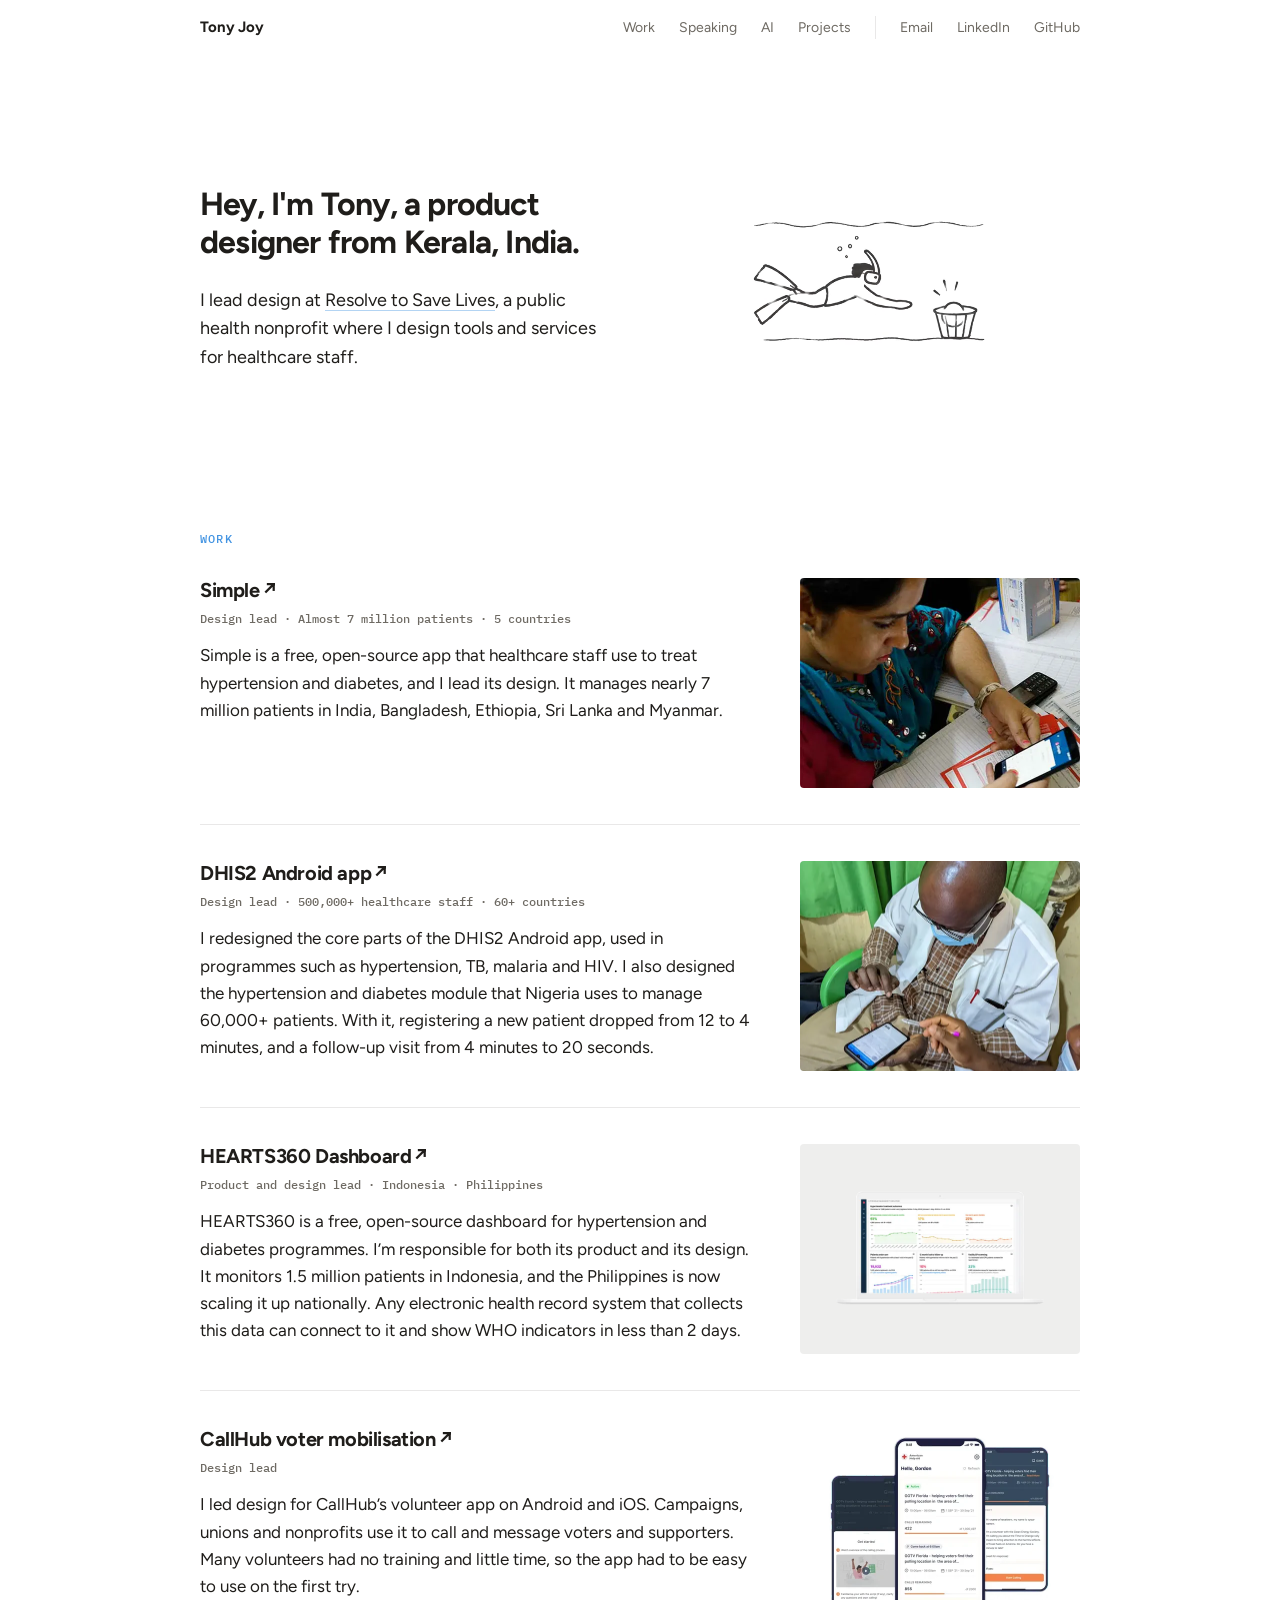
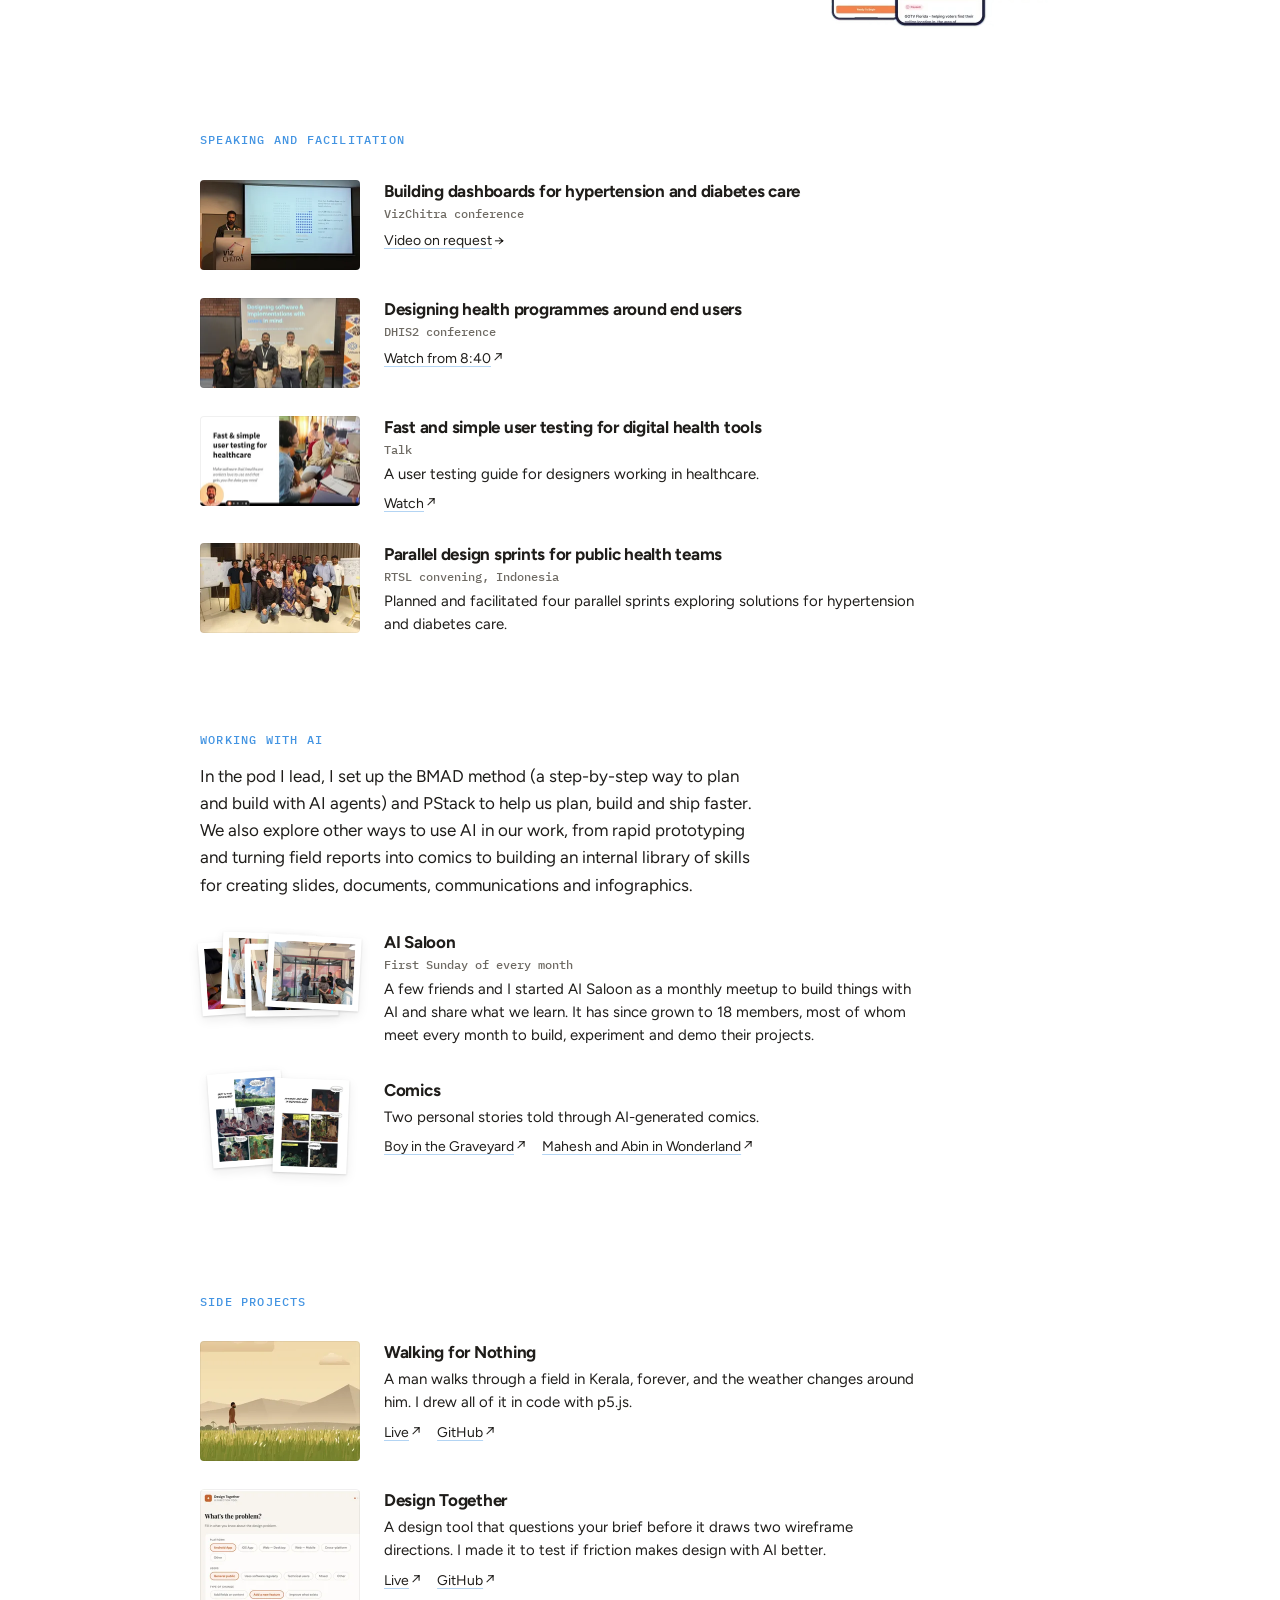
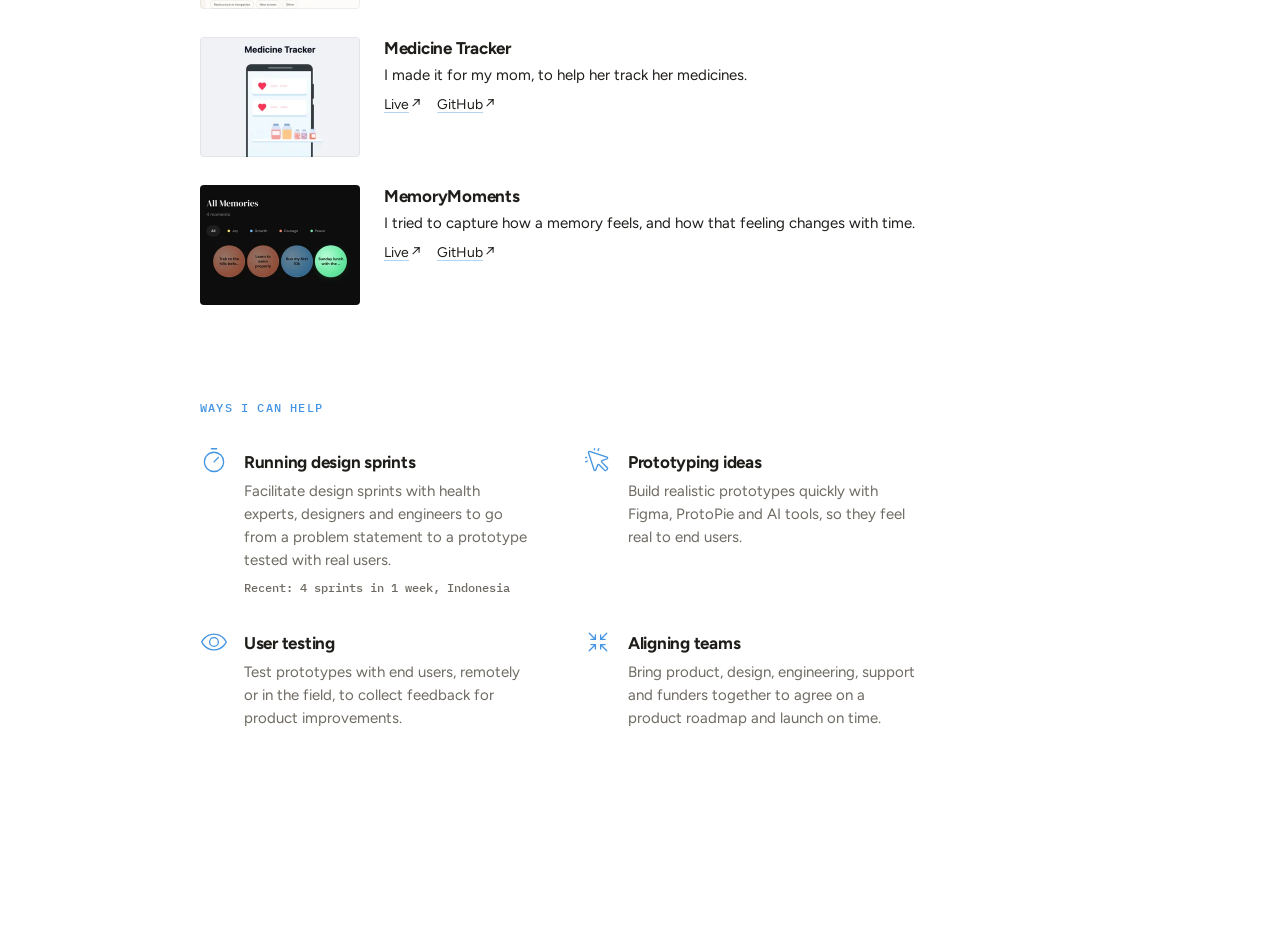
==== index.html @ b826dc06 "Footer: hide the landscape drawing for now, keep white space The drawing stays in the HTML; the foot" ====
<!DOCTYPE html>
<html lang="en" id="top">
<head>
  <meta charset="UTF-8">
  <meta name="viewport" content="width=device-width, initial-scale=1.0">
  <meta name="description" content="Product designer from Kerala, India. I lead design at Resolve to Save Lives, a public health nonprofit.">
  <title>Tony Joy — Product Designer</title>
  <link rel="icon" href="favicon.svg" type="image/svg+xml">
  <meta property="og:type" content="website">
  <meta property="og:title" content="Tony Joy — Product Designer">
  <meta property="og:description" content="Product designer from Kerala, India. I lead design at Resolve to Save Lives, a public health nonprofit.">
  <meta property="og:url" content="https://tonyjoyk.github.io/tony-joy-portfolio/">
  <meta property="og:image" content="https://tonyjoyk.github.io/tony-joy-portfolio/images/og-image.jpg">
  <meta property="og:image:width" content="600">
  <meta property="og:image:height" content="600">
  <meta property="og:image:alt" content="Tony Joy">
  <meta name="twitter:card" content="summary">
  <meta name="color-scheme" content="light">
  <meta name="theme-color" content="#FFFFFF">
  <link rel="preconnect" href="https://fonts.googleapis.com">
  <link rel="preconnect" href="https://fonts.gstatic.com" crossorigin>
  <link href="https://fonts.googleapis.com/css2?family=Figtree:wght@400;500;700&family=IBM+Plex+Mono:wght@400;500&display=swap" rel="stylesheet">
  <link rel="stylesheet" href="style.css">
  <script>
  // Hide-before-reveal styles apply only when motion will run (see .js-motion in style.css).
  // If the main script does not start within 3 s, show everything.
  (function () {
    var root = document.documentElement;
    if (!('IntersectionObserver' in window) || window.matchMedia('(prefers-reduced-motion: reduce)').matches) return;
    root.classList.add('js-motion');
    setTimeout(function () { if (!window.__motionReady) root.classList.remove('js-motion'); }, 3000);
  })();
  </script>
</head>
<body>
  <!-- Top bar (sticky) -->
  <div class="topbar-wrap" id="topbar">
    <nav class="topbar" aria-label="Main">
      <a class="topbar__name" href="#top">Tony Joy</a>
      <ul class="topbar__links">
        <li><a href="#work">Work</a></li>
        <li><a href="#talks">Speaking</a></li>
        <li><a href="#ai">AI</a></li>
        <li><a href="#projects">Projects</a></li>
        <li class="topbar__break" aria-hidden="true"></li>
        <li class="topbar__gap"><a href="mailto:tonykokkad@gmail.com">Email</a></li>
        <li><a href="https://www.linkedin.com/in/tony-joy/" target="_blank" rel="noopener">LinkedIn</a></li>
        <li><a href="https://github.com/tonyjoyk" target="_blank" rel="noopener">GitHub</a></li>
      </ul>
    </nav>
  </div>

  <div class="page">

    <!-- Introduction, with the hero animation slot on the right (filled by hero/) -->
    <header class="intro block">
      <div class="intro__text">
        <h1 class="intro__lede">Hey, I'm Tony, a product designer from Kerala, India.</h1>
        <p class="intro__bio">I lead design at <a href="https://resolvetosavelives.org" target="_blank" rel="noopener">Resolve to Save Lives</a>, a public health nonprofit where I design tools and services for healthcare staff.</p>
      </div>
      <div id="hero-animation" class="hero-animation" aria-hidden="true"></div>
    </header>

    <!-- Work -->
    <section class="block" id="work">
      <h2 class="block__heading">Work</h2>

      <article class="work-row reveal">
        <div class="work-row__text">
          <h3 class="work-row__title"><a class="link-ext" href="https://simple.org" target="_blank" rel="noopener">Simple<span class="link-ext__arrow" aria-hidden="true">↗</span></a></h3>
          <p class="meta">Design lead · Almost 7 million patients · 5 countries</p>
          <p class="work-row__desc">Simple is a free, open-source app that healthcare staff use to treat hypertension and diabetes, and I lead its design. It manages nearly 7 million patients in India, Bangladesh, Ethiopia, Sri Lanka and Myanmar.</p>
        </div>
        <figure class="media-frame media-frame--work media-frame--simple">
          <img class="media-frame__img" src="images/simple-app.webp" alt="A member of healthcare staff using the Simple app" width="280" height="210" loading="lazy">
        </figure>
      </article>

      <article class="work-row reveal">
        <div class="work-row__text">
          <h3 class="work-row__title"><a class="link-ext" href="https://dhis2.org" target="_blank" rel="noopener">DHIS2 Android app<span class="link-ext__arrow" aria-hidden="true">↗</span></a></h3>
          <p class="meta">Design lead · 500,000+ healthcare staff · 60+ countries</p>
          <p class="work-row__desc">I redesigned the core parts of the DHIS2 Android app, used in programmes such as hypertension, TB, malaria and HIV. I also designed the hypertension and diabetes module that Nigeria uses to manage 60,000+ patients. With it, registering a new patient dropped from 12 to 4 minutes, and a follow-up visit from 4 minutes to 20 seconds.</p>
        </div>
        <figure class="media-frame media-frame--work media-frame--dhis2">
          <img class="media-frame__img" src="images/dhis2-app.webp" alt="A member of healthcare staff using the DHIS2 Android app" width="280" height="210" loading="lazy">
        </figure>
      </article>

      <article class="work-row reveal">
        <div class="work-row__text">
          <h3 class="work-row__title"><a class="link-ext" href="https://hearts360.org" target="_blank" rel="noopener">HEARTS360 Dashboard<span class="link-ext__arrow" aria-hidden="true">↗</span></a></h3>
          <p class="meta">Product and design lead · Indonesia · Philippines</p>
          <p class="work-row__desc">HEARTS360 is a free, open-source dashboard for hypertension and diabetes programmes. I’m responsible for both its product and its design. It monitors 1.5 million patients in Indonesia, and the Philippines is now scaling it up nationally. Any electronic health record system that collects this data can connect to it and show WHO indicators in less than 2 days.</p>
        </div>
        <figure class="media-frame media-frame--work media-frame--hearts360">
          <img class="media-frame__img" src="images/hearts360-dashboard.webp" alt="HEARTS360 dashboard on a laptop" width="280" height="210" loading="lazy">
        </figure>
      </article>

      <article class="work-row reveal">
        <div class="work-row__text">
          <h3 class="work-row__title"><a class="link-ext" href="https://callhub.io" target="_blank" rel="noopener">CallHub voter mobilisation<span class="link-ext__arrow" aria-hidden="true">↗</span></a></h3>
          <p class="meta">Design lead</p>
          <p class="work-row__desc">I led design for CallHub’s volunteer app on Android and iOS. Campaigns, unions and nonprofits use it to call and message voters and supporters. Many volunteers had no training and little time, so the app had to be easy to use on the first try.</p>
        </div>
        <figure class="media-frame media-frame--work media-frame--callhub">
          <img class="media-frame__img" src="images/callhub-app.webp" alt="Three screens from the CallHub volunteer app: campaign list, getting started, and call script" width="280" height="210" loading="lazy">
        </figure>
      </article>
    </section>

    <!-- Talks -->
    <section class="block" id="talks">
      <h2 class="block__heading">Speaking and Facilitation</h2>

      <ul class="media-list">
        <li class="media-list__item reveal">
          <a class="media-list__thumb media-list__thumb--talk" href="images/vizchitra-talk-large.webp" data-lightbox aria-label="Open photo: Tony gives a talk at the VizChitra conference">
            <img src="images/vizchitra-talk-thumb.webp" alt="Tony gives a talk at the VizChitra conference" width="160" height="90" loading="lazy">
          </a>
          <div class="media-list__text">
            <h3 class="media-list__title">Building dashboards for hypertension and diabetes care</h3>
            <p class="meta">VizChitra conference</p>
            <p class="media-list__links"><a class="link-ext" href="mailto:tonykokkad@gmail.com?subject=VizChitra%20talk%20video">Video on request<span class="link-ext__arrow" aria-hidden="true">→</span></a></p>
          </div>
        </li>
        <li class="media-list__item reveal">
          <a class="media-list__thumb media-list__thumb--talk" href="images/dhis2-conference-large.webp" data-lightbox aria-label="Open photo: Tony with other speakers on stage at the DHIS2 conference">
            <img src="images/dhis2-conference-thumbnail.webp" alt="Tony with other speakers on stage at the DHIS2 conference" width="160" height="90" loading="lazy" style="object-position: center 38%">
          </a>
          <div class="media-list__text">
            <h3 class="media-list__title">Designing health programmes around end users</h3>
            <p class="meta">DHIS2 conference</p>
            <p class="media-list__links"><a class="link-ext" href="https://www.youtube.com/watch?v=209jCclCpE0&amp;t=8m40s" target="_blank" rel="noopener">Watch from 8:40<span class="link-ext__arrow" aria-hidden="true">↗</span></a></p>
          </div>
        </li>
        <li class="media-list__item reveal">
          <a class="media-list__thumb media-list__thumb--talk" href="images/user-testing-large.webp" data-lightbox aria-label="Open photo: Title slide of the talk: Fast and simple user testing for healthcare">
            <img src="images/user-testing-thumbnail.webp" alt="Title slide of the talk: Fast and simple user testing for healthcare" width="160" height="90" loading="lazy" style="object-position: 72% center">
          </a>
          <div class="media-list__text">
            <h3 class="media-list__title">Fast and simple user testing for digital health tools</h3>
            <p class="meta">Talk</p>
            <p class="media-list__desc">A user testing guide for designers working in healthcare.</p>
            <p class="media-list__links"><a class="link-ext" href="https://www.youtube.com/watch?v=s0QYzP6Xr6w" target="_blank" rel="noopener">Watch<span class="link-ext__arrow" aria-hidden="true">↗</span></a></p>
          </div>
        </li>
        <li class="media-list__item reveal">
          <a class="media-list__thumb media-list__thumb--talk" href="images/indonesia-sprints-large.webp" data-lightbox aria-label="Open photo: Participants of the parallel design sprints in Indonesia">
            <img src="images/indonesia-sprints-thumb.webp" alt="Participants of the parallel design sprints in Indonesia" width="160" height="90" loading="lazy">
          </a>
          <div class="media-list__text">
            <h3 class="media-list__title">Parallel design sprints for public health teams</h3>
            <p class="meta">RTSL convening, Indonesia</p>
            <p class="media-list__desc">Planned and facilitated four parallel sprints exploring solutions for hypertension and diabetes care.</p>
          </div>
        </li>
      </ul>
    </section>

    <!-- Working with AI -->
    <section class="block" id="ai">
      <h2 class="block__heading">Working with AI</h2>

      <p class="block__intro">In the pod I lead, I set up the BMAD method (a step-by-step way to plan and build with AI agents) and PStack to help us plan, build and ship faster. We also explore other ways to use AI in our work, from rapid prototyping and turning field reports into comics to building an internal library of skills for creating slides, documents, communications and infographics.</p>

      <ul class="media-list">
        <li class="media-list__item reveal">
          <div class="media-list__thumb media-list__thumb--prints">
            <ul class="prints prints--fan" aria-label="Photos from the AI Saloon">
              <li><a class="print" href="images/hackathon-dog-large.webp" data-lightbox aria-label="Open photo: A dog sits between people's feet at the AI Saloon"><span class="print__photo"><img src="images/hackathon-dog.webp" alt="A dog sits between people's feet at the AI Saloon" width="120" height="90" loading="lazy"></span></a></li>
              <li><a class="print" href="images/hackathon-demo-app-large.webp" data-lightbox aria-label="Open photo: A member demos an app on his laptop at the AI Saloon"><span class="print__photo"><img src="images/hackathon-demo-app.webp" alt="A member demos an app on his laptop at the AI Saloon" width="120" height="90" loading="lazy"></span></a></li>
              <li><a class="print" href="images/hackathon-demo-device-large.webp" data-lightbox aria-label="Open photo: A member demos a small screen device he built at the AI Saloon"><span class="print__photo"><img src="images/hackathon-demo-device.webp" alt="A member demos a small screen device he built at the AI Saloon" width="120" height="90" loading="lazy"></span></a></li>
              <li><a class="print" href="images/hackathon-group-large.webp" data-lightbox aria-label="Open photo: People at the AI Saloon watch a demo"><span class="print__photo"><img src="images/hackathon-group.webp" alt="People at the AI Saloon watch a demo" width="120" height="90" loading="lazy"></span></a></li>
            </ul>
          </div>
          <div class="media-list__text">
            <h3 class="media-list__title">AI Saloon</h3>
            <p class="meta">First Sunday of every month</p>
            <p class="media-list__desc">A few friends and I started AI Saloon as a monthly meetup to build things with AI and share what we learn. It has since grown to 18 members, most of whom meet every month to build, experiment and demo their projects.</p>
          </div>
        </li>
        <li class="media-list__item reveal">
          <div class="media-list__thumb media-list__thumb--prints">
            <ul class="prints prints--fan prints--portrait">
              <li><a class="print" href="files/comic-boy-in-the-graveyard.pdf" target="_blank" rel="noopener" tabindex="-1" aria-hidden="true"><span class="print__photo"><img src="images/comic-boy-in-the-graveyard.webp" alt="" width="90" height="120" loading="lazy"></span></a></li>
              <li><a class="print" href="files/comic-mahesh-and-abin-in-wonderland.pdf" target="_blank" rel="noopener" tabindex="-1" aria-hidden="true"><span class="print__photo"><img src="images/comic-mahesh-and-abin.webp" alt="" width="90" height="120" loading="lazy"></span></a></li>
            </ul>
          </div>
          <div class="media-list__text">
            <h3 class="media-list__title">Comics</h3>
            <p class="media-list__desc">Two personal stories told through AI-generated comics.</p>
            <p class="media-list__links">
              <a class="link-ext" href="files/comic-boy-in-the-graveyard.pdf" target="_blank" rel="noopener">Boy in the Graveyard<span class="link-ext__arrow" aria-hidden="true">↗</span></a>
              <a class="link-ext" href="files/comic-mahesh-and-abin-in-wonderland.pdf" target="_blank" rel="noopener">Mahesh and Abin in Wonderland<span class="link-ext__arrow" aria-hidden="true">↗</span></a>
            </p>
          </div>
        </li>
      </ul>
    </section>

    <!-- Side projects -->
    <section class="block" id="projects">
      <h2 class="block__heading">Side projects</h2>

      <ul class="media-list">
        <li class="media-list__item reveal">
          <a class="media-list__thumb" href="https://tonyjoyk.github.io/walking-for-nothing/" target="_blank" rel="noopener" tabindex="-1" aria-hidden="true">
            <img src="images/walking-for-nothing.webp" alt="" width="160" height="120" loading="lazy">
          </a>
          <div class="media-list__text">
            <h3 class="media-list__title">Walking for Nothing</h3>
            <p class="media-list__desc">A man walks through a field in Kerala, forever, and the weather changes around him. I drew all of it in code with p5.js.</p>
            <p class="media-list__links">
              <a class="link-ext" href="https://tonyjoyk.github.io/walking-for-nothing/" target="_blank" rel="noopener">Live<span class="link-ext__arrow" aria-hidden="true">↗</span></a>
              <a class="link-ext" href="https://github.com/tonyjoyk/walking-for-nothing" target="_blank" rel="noopener">GitHub<span class="link-ext__arrow" aria-hidden="true">↗</span></a>
            </p>
          </div>
        </li>
        <li class="media-list__item reveal">
          <a class="media-list__thumb" href="https://design-together.vercel.app/" target="_blank" rel="noopener" tabindex="-1" aria-hidden="true">
            <img src="images/design-together.webp" alt="" width="160" height="120" loading="lazy">
          </a>
          <div class="media-list__text">
            <h3 class="media-list__title">Design Together</h3>
            <p class="media-list__desc">A design tool that questions your brief before it draws two wireframe directions. I made it to test if friction makes design with AI better.</p>
            <p class="media-list__links">
              <a class="link-ext" href="https://design-together.vercel.app/" target="_blank" rel="noopener">Live<span class="link-ext__arrow" aria-hidden="true">↗</span></a>
              <a class="link-ext" href="https://github.com/tonyjoyk/design-together" target="_blank" rel="noopener">GitHub<span class="link-ext__arrow" aria-hidden="true">↗</span></a>
            </p>
          </div>
        </li>
        <li class="media-list__item reveal">
          <a class="media-list__thumb" href="https://medicine-tracker-lyart.vercel.app/" target="_blank" rel="noopener" tabindex="-1" aria-hidden="true">
            <img src="images/medicine-tracker.webp" alt="" width="160" height="120" loading="lazy">
          </a>
          <div class="media-list__text">
            <h3 class="media-list__title">Medicine Tracker</h3>
            <p class="media-list__desc">I made it for my mom, to help her track her medicines.</p>
            <p class="media-list__links">
              <a class="link-ext" href="https://medicine-tracker-lyart.vercel.app/" target="_blank" rel="noopener">Live<span class="link-ext__arrow" aria-hidden="true">↗</span></a>
              <a class="link-ext" href="https://github.com/tonyjoyk/medicine-tracker" target="_blank" rel="noopener">GitHub<span class="link-ext__arrow" aria-hidden="true">↗</span></a>
            </p>
          </div>
        </li>
        <li class="media-list__item reveal">
          <a class="media-list__thumb" href="https://memorymoments.lovable.app/" target="_blank" rel="noopener" tabindex="-1" aria-hidden="true">
            <img src="images/memorymoments.webp" alt="" width="160" height="120" loading="lazy">
          </a>
          <div class="media-list__text">
            <h3 class="media-list__title">MemoryMoments</h3>
            <p class="media-list__desc">I tried to capture how a memory feels, and how that feeling changes with time.</p>
            <p class="media-list__links">
              <a class="link-ext" href="https://memorymoments.lovable.app/" target="_blank" rel="noopener">Live<span class="link-ext__arrow" aria-hidden="true">↗</span></a>
              <a class="link-ext" href="https://github.com/tonyjoyk/memorymoments" target="_blank" rel="noopener">GitHub<span class="link-ext__arrow" aria-hidden="true">↗</span></a>
            </p>
          </div>
        </li>
      </ul>
    </section>

    <!-- Ways I can help. Icons: Phosphor Light (MIT), @phosphor-icons/core 2.1.1 -->
    <section class="block" id="help">
      <h2 class="block__heading">Ways I can help</h2>

      <ul class="help-grid">
        <li class="help-grid__item reveal">
          <svg class="help-grid__icon" viewBox="0 0 256 256" fill="currentColor" aria-hidden="true" focusable="false"><path d="M128,42a94,94,0,1,0,94,94A94.11,94.11,0,0,0,128,42Zm0,176a82,82,0,1,1,82-82A82.1,82.1,0,0,1,128,218ZM172.24,91.76a6,6,0,0,1,0,8.48l-40,40a6,6,0,1,1-8.48-8.48l40-40A6,6,0,0,1,172.24,91.76ZM98,16a6,6,0,0,1,6-6h48a6,6,0,0,1,0,12H104A6,6,0,0,1,98,16Z"/></svg>
          <div class="help-grid__text">
            <h3 class="help-grid__title">Running design sprints</h3>
            <p class="help-grid__desc">Facilitate design sprints with health experts, designers and engineers to go from a problem statement to a prototype tested with real users.</p>
            <p class="meta help-grid__meta">Recent: 4 sprints in 1 week, Indonesia</p>
          </div>
        </li>
        <li class="help-grid__item reveal">
          <svg class="help-grid__icon" viewBox="0 0 256 256" fill="currentColor" aria-hidden="true" focusable="false"><path d="M90,24V16a6,6,0,0,1,12,0v8a6,6,0,0,1-12,0ZM16,102h8a6,6,0,0,0,0-12H16a6,6,0,0,0,0,12ZM125.32,37.37a6,6,0,0,0,8.05-2.69l8-16a6,6,0,0,0-10.74-5.37l-8,16A6,6,0,0,0,125.32,37.37Zm-96,85.26-16,8a6,6,0,0,0,5.36,10.74l16-8a6,6,0,1,0-5.36-10.74ZM217.9,185.41a14,14,0,0,1,0,19.8L205.21,217.9a14,14,0,0,1-19.8,0L134.1,166.59a2,2,0,0,0-3.21.54l-17.75,46.24a2.44,2.44,0,0,0-.1.24A13.85,13.85,0,0,1,100.26,222c-.23,0-.45,0-.68,0A13.85,13.85,0,0,1,87,212.38L34.7,52.3A14,14,0,0,1,52.3,34.7L212.38,87A14,14,0,0,1,213.61,113l-.24.09-46.25,17.76a2,2,0,0,0-.53,3.21Zm-8.49,8.49L158.1,142.59h0a14,14,0,0,1,4.32-22.74l.24-.1L208.91,102a2,2,0,0,0-.26-3.61L48.58,46.11a2.33,2.33,0,0,0-.65-.11,2,2,0,0,0-1.82,2.58L98.38,208.65a1.84,1.84,0,0,0,1.77,1.35,1.81,1.81,0,0,0,1.84-1.09l17.76-46.25.1-.24a14,14,0,0,1,22.74-4.32l51.31,51.31a2,2,0,0,0,2.83,0l12.68-12.68A2,2,0,0,0,209.41,193.9Z"/></svg>
          <div class="help-grid__text">
            <h3 class="help-grid__title">Prototyping ideas</h3>
            <p class="help-grid__desc">Build realistic prototypes quickly with Figma, ProtoPie and AI tools, so they feel real to end users.</p>
          </div>
        </li>
        <li class="help-grid__item reveal">
          <svg class="help-grid__icon" viewBox="0 0 256 256" fill="currentColor" aria-hidden="true" focusable="false"><path d="M245.48,125.57c-.34-.78-8.66-19.23-27.24-37.81C201,70.54,171.38,50,128,50S55,70.54,37.76,87.76c-18.58,18.58-26.9,37-27.24,37.81a6,6,0,0,0,0,4.88c.34.77,8.66,19.22,27.24,37.8C55,185.47,84.62,206,128,206s73-20.53,90.24-37.75c18.58-18.58,26.9-37,27.24-37.8A6,6,0,0,0,245.48,125.57ZM128,194c-31.38,0-58.78-11.42-81.45-33.93A134.77,134.77,0,0,1,22.69,128,134.56,134.56,0,0,1,46.55,95.94C69.22,73.42,96.62,62,128,62s58.78,11.42,81.45,33.94A134.56,134.56,0,0,1,233.31,128C226.94,140.21,195,194,128,194Zm0-112a46,46,0,1,0,46,46A46.06,46.06,0,0,0,128,82Zm0,80a34,34,0,1,1,34-34A34,34,0,0,1,128,162Z"/></svg>
          <div class="help-grid__text">
            <h3 class="help-grid__title">User testing</h3>
            <p class="help-grid__desc">Test prototypes with end users, remotely or in the field, to collect feedback for product improvements.</p>
          </div>
        </li>
        <li class="help-grid__item reveal">
          <svg class="help-grid__icon" viewBox="0 0 256 256" fill="currentColor" aria-hidden="true" focusable="false"><path d="M146,104V64a6,6,0,0,1,12,0V89.51l45.76-45.75a6,6,0,0,1,8.48,8.48L166.48,98H192a6,6,0,0,1,0,12H152A6,6,0,0,1,146,104Zm-42,42H64a6,6,0,0,0,0,12H89.52L43.76,203.76a6,6,0,1,0,8.48,8.48L98,166.48V192a6,6,0,0,0,12,0V152A6,6,0,0,0,104,146Zm62.48,12H192a6,6,0,0,0,0-12H152a6,6,0,0,0-6,6v40a6,6,0,0,0,12,0V166.48l45.76,45.76a6,6,0,0,0,8.48-8.48ZM104,58a6,6,0,0,0-6,6V89.51L52.24,43.76a6,6,0,0,0-8.48,8.48L89.52,98H64a6,6,0,0,0,0,12h40a6,6,0,0,0,6-6V64A6,6,0,0,0,104,58Z"/></svg>
          <div class="help-grid__text">
            <h3 class="help-grid__title">Aligning teams</h3>
            <p class="help-grid__desc">Bring product, design, engineering, support and funders together to agree on a product roadmap and launch on time.</p>
          </div>
        </li>
      </ul>
    </section>

  </div>

  <!-- Photo viewer for loose prints (links still open the photo if the script does not run) -->
  <dialog class="lightbox" id="lightbox" aria-label="Photo">
    <img class="lightbox__img" alt="">
    <button class="lightbox__close" type="button" aria-label="Close photo">×</button>
  </dialog>

  <!-- Footer landscape: built by scripts/build-footer-svg.py (images/footer-landscape.svg).
       Hidden for now by "footer-band--plain"; remove that class to bring the drawing back. -->
  <footer class="footer-band footer-band--plain reveal reveal--wipe" id="footer">
    <svg class="landscape" viewBox="0 0 3272 612" width="3272" height="612" preserveAspectRatio="xMidYMax meet" aria-hidden="true" focusable="false">
      <g class="landscape__ground" fill="none" stroke="currentColor" stroke-width="4" stroke-linecap="round">
        <path d="M1 517.5 C-129 517.5 -129 499.5 -259 499.5 C-469 499.5 -469 531.5 -679 531.5 C-939 531.5 -939 507.5 -1199 507.5 C-1549 507.5 -1549 523.5 -1899 523.5 L-7999 523.5"/>
        <path d="M3270 524.0 C3400 524.0 3400 506.0 3530 506.0 C3740 506.0 3740 538.0 3950 538.0 C4210 538.0 4210 514.0 4470 514.0 C4820 514.0 4820 530.0 5170 530.0 L11270 530.0"/>
      </g>
      <g transform="translate(0.000000,612.000000) scale(1.000000,-1.000000)" fill="currentColor"><path d="M2572 579c-8 -4 -13 -12 -13 -20 0 -1 -1 -3 -3 -5 -7 -8 -8 -16 -3 -19 3 -1 8 1 8 4 0 1 0 1 -2 0 -3 -3 -6 -2 -6 2 0 4 4 11 6 11 3 -1 8 -13 5 -14 -1 -1 -1 -3 0 -3 3 0 4 7 2 12 -3 7 -3 7 6 9 6 1 13 4 13 6 0 1 0 1 -5 -1 -5 -2 -15 -4 -16 -3 -1 0 -1 6 0 9 6 11 21 14 30 6 3 -4 5 -5 8 -5 5 0 5 -2 1 -3 -5 -1 -7 -7 -4 -13 1 -3 1 -4 -2 -9 -4 -8 -4 -8 -10 -8 -5 0 -6 -1 -6 -4 0 -3 0 -4 -6 -1 -9 3 -21 1 -29 -5 -7 -4 -7 -4 -7 2 0 7 -8 14 -17 14 -7 0 -16 -9 -17 -16 0 -3 -1 -5 -4 -10 -21 -26 -17 -50 9 -49 7 0 7 0 2 -6 -7 -10 -9 -16 -9 -26 1 -7 0 -9 -1 -12 -1 -2 -3 -8 -5 -14 -2 -6 -4 -12 -4 -13 -1 -4 -1 -6 0 -4 1 1 11 27 11 29 0 0 1 2 2 3 2 2 2 3 1 7 -2 9 1 20 9 32 4 5 3 7 -5 7 -23 0 -27 18 -9 45 4 6 5 6 12 2 6 -3 7 -3 13 -3 4 0 7 0 7 0 1 0 -2 -7 -5 -14 -6 -13 -7 -16 -5 -16 1 0 9 17 9 18 0 2 7 15 9 17 9 8 17 10 23 7 3 -1 7 -2 9 -2 8 0 14 -6 20 -17 1 -4 5 -8 5 -7 0 1 -6 15 -8 18 0 1 -3 4 -5 5 -2 2 -3 3 -3 4 1 2 1 3 1 4 0 0 1 1 3 1 5 0 8 2 11 7 1 3 3 7 3 8 1 2 2 3 1 5 -2 7 -1 10 3 12 9 4 8 10 -1 8 -5 0 -5 0 -8 3 -5 8 -14 9 -24 5z M2531 534c9 -7 6 -18 -5 -18 -6 0 -17 6 -17 10 0 8 15 14 22 8z M2573 528c1 -2 1 -2 -1 -2 -3 0 -6 1 -6 2 0 2 4 1 7 0z M1017 572c-25 -7 -45 -14 -62 -20 -38 -15 -92 -45 -82 -45 1 0 7 3 13 7 12 7 32 18 44 23 3 1 10 4 14 6 22 10 50 21 78 29 1 0 2 2 0 2 0 0 -3 -1 -5 -2z M2569 504c-2 -5 0 -10 6 -16 l4 -5 -3 -5 c-5 -7 -11 -21 -12 -27 -1 -3 -2 -6 -2 -7 -1 -2 2 -6 20 -19 18 -14 19 -15 19 -20 0 -3 -6 -24 -12 -39 -8 -24 -7 -29 10 -31 12 -1 5 -6 -12 -8 -22 -1 -23 0 -16 13 4 8 5 14 5 28 0 11 0 13 3 20 5 11 3 13 -20 19 -8 2 -14 4 -15 5 -1 0 -2 1 -3 1 -1 0 -2 1 -2 2 0 1 3 2 4 0 1 -2 2 -1 2 1 0 2 -4 4 -7 2 -4 -2 -6 -5 -4 -7 1 -2 2 -1 -16 -24 -5 -6 -10 -10 -12 -12 -6 -3 -8 -5 -11 -10 -1 -3 -7 -11 -12 -18 -17 -21 -18 -29 -4 -32 6 -1 6 -1 6 -3 -1 -1 -14 -3 -16 -3 -1 1 -6 1 -9 2 -14 2 -14 5 -2 18 4 5 7 12 11 22 4 13 6 17 14 26 10 10 10 11 2 4 -11 -9 -13 -13 -22 -35 -3 -10 -4 -11 -10 -18 -11 -11 -9 -20 5 -20 1 0 3 0 3 -1 0 -2 -5 -2 -13 -2 -11 2 -24 -3 -31 -12 -1 -2 -4 -5 -7 -6 -2 -2 -7 -6 -10 -9 -5 -4 -6 -5 -13 -6 -10 -1 -15 -5 -20 -12 -1 -3 -4 -6 -5 -7 -21 -20 -27 -27 -27 -32 0 -2 0 -3 -3 -3 -2 -1 -5 -3 -7 -5 -2 -2 -4 -3 -7 -3 -8 0 -23 -9 -67 -40 -9 -7 -23 -17 -30 -21 -6 -4 -12 -8 -12 -8 0 -1 1 0 3 1 2 1 3 2 4 2 1 0 15 9 74 48 22 14 27 16 35 13 7 -3 19 -2 19 2 0 3 -2 3 -4 2 -4 -4 -13 -3 -13 0 0 3 5 6 9 6 2 -1 7 -1 11 -2 9 -1 16 -1 17 1 0 1 -1 1 -15 3 -15 1 -15 4 1 19 15 14 15 14 19 13 5 -1 19 -1 20 1 0 0 -4 1 -10 2 -12 1 -12 1 -9 6 6 9 18 13 28 9 7 -2 8 -3 8 0 0 0 -2 2 -3 3 -5 2 -5 2 4 9 4 4 10 9 13 12 9 9 18 12 29 11 6 0 10 0 15 1 3 1 9 3 12 3 4 0 7 1 8 1 1 1 31 7 42 9 6 0 16 2 22 3 5 0 16 2 25 2 8 1 19 3 25 3 18 3 31 3 36 1 7 -3 16 -7 21 -12 2 -2 5 -4 6 -4 0 0 2 -1 4 -3 2 -2 8 -7 14 -11 5 -5 14 -13 20 -17 52 -45 103 -82 143 -104 137 -75 241 -98 332 -74 6 2 13 4 17 4 6 1 7 1 15 -1 1 0 1 2 1 7 0 9 1 9 4 1 4 -8 5 -7 8 3 3 8 5 10 5 6 0 -2 0 -2 0 -8 -1 -8 0 -9 8 -2 6 7 10 8 6 3 -3 -4 -7 -14 -7 -14 2 -2 32 -12 36 -12 5 -1 5 1 0 2 -2 1 -10 4 -17 6 -8 3 -14 5 -15 6 -2 0 1 4 8 14 3 4 5 7 4 7 -1 1 -11 -4 -15 -7 -6 -5 -6 -5 -6 8 0 16 -3 15 -7 -2 -3 -10 -4 -11 -8 -4 -1 2 -4 6 -5 7 l-3 4 0 -4 c4 -18 4 -17 -4 -16 -5 0 -10 -1 -22 -4 l-2 0 2 3 c9 10 6 18 -5 15 -8 -2 -17 -1 -21 2 -2 1 -5 2 -6 2 -5 0 -12 17 -19 43 -1 4 -4 13 -6 20 -3 8 -4 14 -4 20 -1 10 -2 13 -11 20 -4 3 -12 10 -18 16 -7 6 -16 13 -20 17 -5 3 -9 6 -9 6 -2 1 9 22 15 29 11 12 12 17 1 6 -8 -9 -9 -10 -15 -22 -4 -10 -5 -10 -9 -7 -2 2 -6 3 -6 1 0 0 7 -7 11 -9 7 -5 16 -12 16 -13 0 -1 -2 -2 -4 -3 -6 -3 -16 -12 -19 -17 -3 -5 -4 -5 -11 0 -3 2 -7 4 -9 4 -9 2 -20 10 -25 18 -6 10 -4 20 7 32 13 14 16 20 20 48 1 10 -5 -8 -7 -19 -1 -10 -4 -14 -12 -23 -10 -10 -13 -16 -14 -25 -1 -9 -2 -12 -13 -23 -3 -4 -7 -9 -8 -11 -1 -1 -4 -5 -7 -9 -6 -8 -4 -8 4 1 8 9 7 9 14 2 4 -3 8 -7 10 -8 4 -3 4 -4 -12 -15 -6 -4 -12 -8 -14 -9 -2 -2 -4 -2 -10 -2 -12 1 -56 -1 -62 -2 -6 -2 -7 -4 -1 -2 3 0 20 0 39 0 l34 1 6 4 c3 3 10 8 16 11 10 6 19 14 28 23 6 6 5 6 15 0 5 -3 10 -5 11 -5 2 0 3 0 4 -1 0 -2 8 -5 20 -10 18 -7 21 -10 22 -22 1 -17 3 -22 13 -36 9 -13 18 -28 19 -32 2 -5 3 -6 6 -6 2 0 2 0 0 1 -1 1 -3 3 -4 7 -2 6 -11 21 -21 36 -8 11 -9 16 -11 30 -2 15 -4 18 -21 25 -16 6 -24 10 -24 12 0 8 21 24 27 21 3 -2 33 -28 34 -30 1 -2 2 -6 3 -12 0 -10 0 -8 4 -23 2 -6 5 -15 6 -20 3 -13 7 -22 12 -32 4 -9 4 -12 -1 -12 0 0 -1 0 -1 -1 0 -2 1 -1 5 1 4 4 4 4 11 0 6 -3 14 -4 21 -2 9 2 11 -2 4 -9 -6 -5 -14 -8 -21 -8 -2 0 -8 -1 -12 -2 -13 -5 -16 -5 -35 -5 -64 0 -138 20 -214 58 -23 11 -21 10 -19 12 1 1 2 3 2 6 0 5 2 8 8 11 3 2 5 3 6 5 0 3 -1 4 -3 1 -1 -1 -4 -3 -6 -4 -5 -3 -8 -8 -9 -13 -1 -6 -4 -6 -7 -2 -4 4 -4 9 0 17 2 5 3 8 3 12 0 6 2 9 6 9 4 1 5 2 2 3 -6 2 -13 -4 -12 -12 1 -3 0 -6 -3 -11 -3 -8 -4 -11 -1 -15 2 -5 -2 -4 -19 6 -47 29 -101 70 -161 122 -6 5 -13 10 -15 11 -2 2 -4 3 -4 4 -2 4 -27 16 -33 16 -4 0 -4 1 -2 10 1 4 3 11 4 15 0 4 2 12 3 19 2 6 5 20 7 32 3 12 6 24 6 28 1 4 4 14 6 24 4 21 4 21 6 22 5 1 8 10 4 15 0 1 -1 3 0 4 0 2 -2 6 -4 6 -2 0 -6 -4 -6 -7 0 -3 -6 -6 -14 -6 -9 0 -25 -3 -24 -4 0 -1 1 -1 2 -1 2 0 9 0 16 1 11 1 14 2 18 4 7 4 12 2 10 -5 -1 -5 -2 -5 -10 -5 -5 0 -8 -1 -15 -3 -9 -4 -19 -7 -26 -9 -7 -1 -11 1 -23 11 -11 11 -14 16 -14 22 0 5 -1 5 -3 1z M2589 475c12 -11 19 -12 43 0 9 4 10 4 15 4 5 0 5 3 -4 -46 -3 -16 -7 -34 -8 -41 -3 -14 -8 -37 -11 -49 0 -4 -1 -9 -2 -10 0 -3 -1 -3 -7 -4 -7 0 -9 0 -7 2 3 4 -1 8 -8 8 -4 0 -7 1 -9 2 -5 3 -4 6 2 26 3 8 5 17 6 20 0 3 2 8 3 10 3 7 2 13 -2 17 -3 3 -22 18 -28 22 -8 6 -9 7 -7 8 0 1 2 4 2 8 2 7 13 29 14 29 1 0 4 -3 8 -6z M2545 407c3 -1 10 -3 17 -5 18 -5 17 -4 13 -15 -2 -6 -2 -9 -2 -22 0 -13 -1 -17 -2 -19 -6 -11 -6 -11 -6 -17 l1 -5 -10 -1 c-15 -2 -27 -4 -47 -7 l-18 -3 -2 2 c-2 2 -4 3 -8 3 -5 1 -7 3 -8 7 -1 2 0 5 14 22 4 5 9 12 10 15 2 3 5 6 7 8 9 6 16 13 32 35 2 2 3 4 3 4 0 0 3 -1 6 -2z M3001 253c2 -5 11 -13 17 -16 3 -1 6 -3 6 -3 0 -1 -7 -6 -19 -15 -1 -1 -2 0 -4 2 -2 2 -7 6 -10 9 -8 6 -9 9 -3 14 2 2 5 6 6 8 4 6 4 6 7 1z M658 479c-8 -4 -7 -13 4 -32 5 -8 5 -9 6 -16 1 -10 4 -17 10 -23 l4 -3 -2 -5 c-4 -6 -11 -24 -10 -25 1 -1 3 3 9 15 6 13 6 12 10 7 6 -8 12 -9 12 -2 0 4 -2 7 -11 11 -11 6 -20 17 -17 22 2 4 -1 12 -7 21 -8 11 -11 23 -8 26 8 6 27 -1 42 -16 12 -12 14 -12 8 -4 -6 9 -16 18 -25 22 -8 4 -20 5 -25 2z M694 401c3 -2 4 -6 2 -6 -2 0 -7 6 -6 7 0 1 1 1 4 -1z M741 463c-5 -2 -13 -6 -13 -7 0 -1 1 -1 10 2 12 3 18 2 24 -4 4 -3 5 -2 3 2 -4 8 -14 11 -24 7z M798 456c-6 -2 -12 -5 -15 -6 -7 -2 -10 -4 -6 -4 2 0 15 4 20 6 2 1 2 1 2 -1 0 -5 3 -7 12 -9 l6 -1 0 -5 c0 -7 -5 -12 -22 -22 -9 -4 -13 -7 -14 -9 -2 -4 1 -3 5 1 3 3 11 7 12 6 0 0 -2 -2 -4 -6 -3 -3 -5 -6 -5 -7 0 -1 -11 -2 -19 0 -15 3 -24 -12 -11 -17 5 -2 14 -4 21 -4 8 -1 9 -2 3 -4 -14 -4 -22 -12 -24 -23 -1 -5 -1 -6 6 -18 2 -5 3 -9 1 -15 -2 -5 -2 -7 0 -7 2 1 5 11 5 16 0 4 -2 8 -6 14 -5 7 -3 15 5 23 8 6 12 8 25 8 15 0 23 3 23 11 0 4 -3 6 -9 6 -5 0 -6 1 -9 3 -2 1 -5 3 -7 4 -3 3 -3 2 8 15 9 9 11 11 13 11 4 -1 6 4 7 19 2 22 -3 25 -23 15z M816 455c2 -1 2 -6 1 -8 -3 -3 -16 1 -14 5 2 4 10 6 13 3z M785 395c4 -1 8 -3 10 -4 5 -3 9 -5 12 -5 5 0 8 -2 6 -4 -3 -4 -42 -2 -51 2 -8 4 -7 10 3 11 3 1 6 1 7 1 3 1 3 1 13 -1z M808 377c1 -1 -2 -2 -8 -2 -5 0 -7 1 -5 2 1 1 13 1 13 0z M742 443c-6 -6 -7 -10 0 -10 10 0 14 4 9 9 -3 4 -6 4 -9 1z M747 439c0 -1 -2 -2 -3 -2 -2 0 -3 2 -1 3 1 2 4 1 4 -1z M2193 426c-17 -5 -26 -16 -17 -22 3 -2 3 -2 0 -5 -3 -4 -9 -15 -10 -20 0 -5 -1 -7 -3 -5 -2 1 -3 0 -3 -3 0 -1 -2 -8 -4 -14 -3 -8 -4 -15 -5 -20 l0 -7 3 -1 c4 -2 38 -11 49 -13 7 -1 8 -1 20 2 17 4 26 4 21 -1 -1 -2 -1 -2 0 -4 1 -1 1 -2 -4 -6 -8 -7 -9 -7 -24 -3 -7 2 -8 2 -27 1 -15 -1 -20 0 -21 0 -1 1 -2 1 -5 0 -10 -3 -32 0 -38 6 l-2 3 0 14 c0 10 0 16 2 22 1 7 2 10 1 10 -2 3 -4 -2 -6 -16 -3 -17 -1 -15 -12 -18 -9 -2 -23 -8 -23 -10 0 -1 0 -1 8 3 7 3 22 7 23 6 1 0 1 -3 2 -6 2 -11 5 -14 23 -18 4 0 1 -2 -16 -5 l-17 -4 -2 2 c-4 6 -11 12 -14 14 -3 1 -6 3 -7 4 -1 2 -2 3 -3 3 -1 0 -5 1 -8 3 -3 1 -7 4 -9 5 -3 1 -5 3 -7 8 -5 9 -11 12 -14 7 -3 -6 2 -10 22 -20 23 -12 23 -12 14 -15 -9 -3 -23 -15 -23 -20 0 -5 -1 -5 -7 -4 -3 1 -8 2 -10 2 -8 2 -17 5 -19 6 0 1 -3 2 -6 2 -17 3 -31 15 -33 28 -4 36 81 90 143 90 12 0 32 -4 37 -7 3 -2 4 -2 3 -1 -1 2 -12 7 -20 9 -40 9 -102 -11 -143 -48 -25 -21 -31 -45 -15 -61 4 -4 4 -6 1 -6 0 0 -1 -1 -2 -2 -2 -5 8 -11 18 -11 l4 0 1 -8 c1 -4 1 -9 2 -11 1 -3 0 -3 -4 -8 -2 -2 -7 -7 -10 -11 l-6 -6 -6 2 c-28 11 -66 -6 -91 -42 -24 -34 -27 -72 -7 -90 5 -5 14 -9 18 -9 6 0 0 -3 -12 -6 -17 -4 -35 -9 -59 -15 -23 -7 -26 -7 -27 -6 -1 0 -7 1 -13 1 -9 0 -15 0 -23 2 -16 3 -32 1 -53 -7 -7 -3 -12 -4 -17 -5 -7 0 -9 -2 -5 -2 9 -2 11 -2 26 4 19 8 36 10 53 6 4 -1 10 -2 12 -2 5 0 9 -2 6 -2 -6 -3 -58 -17 -76 -21 -36 -9 -42 -10 -77 -16 -3 -1 -10 -1 -16 -1 -7 0 -9 0 -8 -1 3 -2 22 -1 38 1 15 2 37 7 70 15 25 6 48 13 73 20 l19 5 19 1 c22 0 25 1 10 3 -11 1 -11 1 10 7 7 2 16 4 18 5 14 3 30 8 41 10 6 2 14 4 17 5 7 1 24 9 26 10 0 1 2 3 4 4 9 7 21 18 28 28 6 8 15 24 15 27 0 4 9 6 12 3 13 -10 34 -5 27 6 -1 3 -1 3 1 5 2 2 11 10 21 19 9 8 20 18 23 20 3 3 12 12 21 20 8 8 17 16 19 17 1 1 3 3 3 4 0 2 33 35 34 34 0 -1 -2 -26 -2 -27 -1 -1 -4 -2 -7 -4 -22 -10 -52 -37 -64 -57 -1 -3 -3 -7 -4 -8 -8 -15 -13 -39 -10 -55 2 -11 11 -24 19 -29 3 -2 0 -2 -9 -1 -5 0 -13 1 -19 2 -14 2 -58 2 -62 0 -2 -1 5 -1 22 -1 24 0 25 0 73 -6 29 -3 45 -1 68 11 5 3 12 6 15 8 2 1 5 2 6 2 0 0 4 3 9 5 4 2 8 4 8 5 -1 0 -5 -2 -10 -5 -12 -6 -18 -7 -10 -2 56 42 72 115 29 135 l-7 4 4 2 c2 1 4 2 5 3 0 1 2 1 5 0 5 0 11 2 13 6 1 1 1 1 3 0 4 -3 9 3 9 10 0 2 1 4 1 6 6 10 6 18 2 21 -7 6 -10 6 -35 -1 -7 -2 -19 -1 -24 2 -1 1 -3 2 -4 2 -3 0 -33 7 -35 9 -2 1 0 8 5 24 3 7 5 10 5 6 0 -5 5 -8 12 -7 l7 0 4 -4 c9 -9 16 -8 25 1 3 4 5 5 7 5 2 -1 6 2 6 4 0 0 0 2 0 5 1 5 5 11 8 11 8 0 10 18 5 31 -8 16 -27 24 -45 18z M2213 424c15 -4 24 -16 24 -30 1 -14 0 -14 -14 -7 -5 2 -12 4 -15 4 -3 0 -6 1 -8 3 -1 2 -6 4 -11 6 -4 2 -9 5 -11 6 l-3 4 2 3 c6 6 9 8 16 6 12 -4 16 -8 18 -16 1 -5 3 -5 3 0 0 6 -6 14 -13 16 -7 2 -8 4 -2 5 5 1 8 1 14 0z M2191 396c9 -5 9 -5 3 -8 -11 -6 -22 0 -15 9 2 3 3 3 12 -1z M2178 385c4 -4 9 -4 16 -1 2 1 6 2 7 3 1 0 4 0 6 1 2 0 22 -8 22 -10 0 0 -1 -2 -3 -4 -1 -1 -3 -5 -3 -8 -1 -4 -2 -4 -4 -4 -2 0 -5 -2 -9 -7 -9 -8 -12 -8 -19 -1 l-6 5 -6 -1 c-12 -2 -15 1 -10 16 1 4 2 8 3 10 0 5 1 5 6 1z M2053 333c5 -5 5 -8 -1 -4 -4 3 -5 4 -5 6 1 2 3 1 6 -2z M2251 314c1 -1 -1 -5 -2 -9 -2 -4 -3 -9 -3 -12 -1 -4 -2 -6 -4 -6 -2 1 -1 5 1 7 1 2 1 2 0 2 -2 0 -5 -4 -5 -7 -1 -4 -5 -7 -11 -9 -4 0 -4 1 0 6 2 3 3 6 4 8 0 2 2 4 7 6 7 4 11 8 10 13 -1 4 2 4 3 1z M2216 302c3 -1 6 -2 6 -3 1 0 3 -1 4 -1 1 0 3 -1 3 -2 0 -2 -7 -10 -10 -12 -2 0 -4 -1 -4 -2 -1 -1 -4 -1 -7 -1 -3 0 -6 0 -6 -1 0 -1 1 -1 2 -1 2 0 4 -2 3 -3 -1 -1 -15 0 -17 2 -3 2 -4 1 -4 -1 0 -2 0 -3 -2 -3 -1 0 -6 -1 -9 -2 -4 -1 -8 -2 -8 -1 -1 1 1 28 2 29 1 0 8 1 17 2 9 1 18 1 19 1 3 1 4 1 11 -1z M2098 297c17 -18 13 -25 -26 -51 -42 -28 -50 -35 -50 -47 0 -4 2 -10 5 -12 4 -3 15 -14 14 -16 -1 -3 -14 -3 -19 1 -1 1 -2 2 -3 2 0 0 -4 2 -8 5 -5 3 -11 7 -14 9 -7 4 -8 6 -7 10 1 3 8 10 14 13 6 4 19 18 25 26 11 15 24 28 34 33 11 6 11 12 0 12 -10 0 17 21 28 21 1 0 4 -2 7 -6z M2155 296c4 -2 4 -1 -12 -17 -9 -8 -24 -22 -34 -32 -23 -23 -33 -33 -51 -48 -5 -4 -11 -10 -14 -12 -6 -6 -6 -6 -8 -3 -2 1 -2 3 -2 8 0 4 0 10 -1 14 l-1 7 4 3 c4 4 8 7 34 24 35 22 41 29 40 42 -1 4 0 5 1 6 3 1 32 8 41 9 0 0 2 -1 3 -1z M2005 288c4 -2 7 -3 7 -4 0 -1 -1 -1 -2 -1 -1 0 -5 1 -8 1 -11 1 -16 6 -6 7 1 0 5 -1 9 -3z M2024 281c5 -1 15 -3 25 -5 3 0 7 -1 8 -2 l3 -1 -4 -3 c-7 -5 -24 -22 -29 -29 -6 -11 -7 -11 -10 4 -2 13 -3 12 8 16 11 3 17 6 17 7 -1 0 -22 -5 -24 -6 -4 -2 -6 5 -6 17 0 1 1 2 3 3 2 0 4 1 4 1 0 0 2 -1 5 -2z M2067 278c0 -2 -7 -2 -8 0 0 1 1 1 4 1 3 0 4 -1 4 -1z M2204 269c52 -11 43 -84 -17 -132 -30 -24 -73 -29 -93 -11 -31 28 0 102 57 133 4 2 8 4 9 4 2 0 3 -3 1 -5 -1 -1 -5 -33 -6 -48 0 -7 -1 -13 -1 -16 -2 -5 1 -9 6 -7 6 2 7 10 1 12 -3 2 -3 4 0 24 4 21 4 26 4 34 l1 8 5 2 c13 4 20 5 33 2z M2015 240l2 -13 -4 -4 c-3 -4 -7 -5 -7 -3 0 1 -2 5 -5 8 -6 6 -7 7 -5 8 0 0 4 4 7 9 4 4 8 8 8 8 1 0 2 -6 4 -13z M1984 234c2 -1 4 -2 4 -2 0 -1 -9 -12 -27 -35 -1 -1 -3 -4 -6 -6 -2 -3 -4 -6 -4 -6 0 0 -2 -2 -3 -4 -2 -2 -4 -4 -5 -4 -3 0 -10 -7 -10 -10 0 -6 6 -8 11 -4 2 1 4 2 6 2 2 0 7 0 11 1 27 4 40 5 40 3 0 -5 -12 -24 -22 -36 -21 -25 -61 -39 -80 -30 -43 20 -18 100 40 128 15 7 35 8 45 3z M1997 226c5 -6 7 -10 6 -11 0 0 -3 -3 -7 -6 -14 -11 -14 -17 1 -26 11 -6 10 -8 -8 -10 -19 -3 -37 -5 -38 -6 -4 -2 -5 10 -1 15 10 12 41 48 42 48 0 0 3 -2 5 -4z M2030 206c3 -13 1 -21 -3 -13 -2 4 -2 8 -1 13 2 4 4 4 4 0z M2161 194c0 -1 0 -2 -1 -3 -2 0 -3 2 -3 3 1 3 4 2 4 0z M2009 176c3 0 2 -2 0 -2 -2 0 -3 1 -2 2 0 1 0 1 2 0z M1945 171c0 -2 -4 -6 -6 -6 -2 1 -2 4 0 6 3 2 5 2 6 0z M958 423c-3 -1 -7 -4 -10 -6 -4 -2 -5 -3 -8 -2 -7 0 -12 -4 -22 -18 -18 -27 -46 -49 -89 -71 -12 -6 -15 -7 -11 -6 12 2 -25 -20 -42 -26 -3 -1 -8 -4 -12 -7 -12 -10 -30 -19 -43 -21 l-7 -1 -11 5 c-13 6 -19 7 -21 5 -2 -3 0 -7 8 -10 20 -10 47 -4 75 17 6 4 10 7 11 7 4 0 32 16 49 28 3 2 14 10 24 16 29 19 58 42 65 51 2 3 6 9 9 13 6 9 13 15 16 14 1 -1 0 -2 -3 -4 -8 -5 -12 -14 -9 -19 2 -1 2 -1 8 2 10 4 14 13 11 19 -2 2 0 4 8 10 3 2 4 1 2 -2 -5 -6 -8 -15 -4 -18 4 -5 13 0 17 10 3 6 6 7 6 2 0 -3 -4 -9 -8 -13 -3 -2 -4 -5 -2 -5 1 0 2 2 9 9 2 3 4 3 4 0 0 -3 -4 -7 -9 -9 -6 -2 -6 -4 0 -4 13 1 1 -13 -19 -21 -8 -4 -9 -3 -5 2 8 8 5 19 -4 18 l-2 0 4 -2 c5 -3 5 -8 -1 -15 -3 -2 -5 -5 -5 -6 -1 -1 -3 -3 -6 -4 -10 -6 -44 -33 -59 -49 -6 -6 -18 -18 -27 -27 -41 -42 -63 -53 -89 -45 -28 8 -40 7 -53 -5 -12 -11 -32 -18 -66 -21 -39 -4 -54 -8 -67 -20 -10 -9 -12 -15 -13 -33 -1 -18 -4 -25 -13 -35 -9 -11 -33 -23 -39 -20 -7 3 -21 -10 -21 -19 0 -9 9 -4 12 7 1 5 1 5 -3 0 -4 -6 -7 -8 -6 -2 2 5 7 8 13 7 5 0 6 0 16 4 32 15 42 27 44 57 1 14 2 18 6 25 10 14 33 23 65 25 34 3 53 9 77 25 11 7 11 7 17 7 10 0 17 -2 28 -7 25 -11 62 8 97 50 24 27 40 42 60 57 11 8 28 19 30 19 2 1 5 1 8 2 6 1 19 8 24 12 4 4 5 8 5 13 -1 5 -1 6 1 8 3 3 4 10 2 12 -1 1 -2 3 -2 5 0 11 -9 16 -20 10z M969 420c5 -4 -6 -21 -13 -20 -6 1 -2 14 7 20 4 2 4 2 6 0z M944 405c0 -4 -3 -9 -8 -11 -9 -4 -8 1 0 10 4 5 7 5 8 1z M699 269c7 -4 6 -6 -2 -3 -7 1 -10 4 -9 5 0 1 5 0 11 -2z M504 103c-1 -2 -5 -3 -5 -1 0 1 1 2 3 2 1 0 2 -1 2 -1z M3087 412c-10 -4 -15 -10 -16 -22 -1 -9 -3 -12 -7 -12 -3 0 -4 -1 -3 -3 1 -2 5 0 9 3 3 3 3 3 5 2 2 -3 1 -6 -1 -9 -2 -3 -1 -3 -18 2 -10 3 -12 3 -28 0 -7 -2 -18 -4 -23 -4 -12 -2 -14 -4 -18 -14 -3 -7 -4 -11 -4 -19 -1 -9 -2 -12 -4 -15 -6 -10 2 -18 13 -14 6 3 8 8 4 13 -3 4 -3 4 3 14 4 10 5 11 3 11 -1 0 -11 -18 -11 -21 0 -1 1 -3 2 -4 4 -5 2 -8 -4 -9 -8 -2 -12 3 -8 9 2 3 3 7 3 12 1 9 4 18 8 25 2 6 6 7 22 9 6 1 14 3 19 3 12 3 20 2 30 -3 3 -1 5 -2 6 -1 1 1 1 1 3 0 2 -2 1 -3 -1 -3 -2 0 -2 -1 1 -4 4 -5 7 -7 12 -8 7 0 9 -1 12 -4 4 -3 6 -8 9 -17 2 -9 8 -23 10 -24 2 -1 14 6 18 11 5 4 5 5 4 8 0 2 0 5 1 6 l1 2 2 -2 2 -2 2 3 c4 5 6 4 7 -2 0 -5 -3 -11 -8 -13 -2 -1 -5 -4 -9 -10 -12 -17 -20 -23 -27 -20 -5 2 -5 0 0 -2 8 -5 22 5 31 23 1 3 3 5 6 6 9 5 13 16 8 22 -3 4 -5 4 -8 1 -1 -2 -2 -3 -3 -2 -4 2 -8 -3 -8 -10 0 -3 -1 -4 -2 -6 -4 -3 -16 -10 -17 -9 -2 1 -5 9 -7 18 -4 17 -10 25 -30 37 l-4 3 3 4 c2 3 2 3 1 6 -2 7 -3 7 5 10 7 4 7 4 4 3 -3 0 -6 -1 -7 -2 -7 -3 -9 6 -2 13 9 11 23 11 31 0 3 -4 3 -4 7 -4 4 0 5 -1 2 -2 0 -1 -4 -1 -9 -1 -4 0 -7 0 -7 -1 -1 0 1 -1 4 -1 l5 1 0 -8 c1 -4 0 -8 0 -9 -1 -1 -3 -4 -4 -6 -2 -5 -3 -6 -7 -6 -4 0 -6 0 -7 -2 -3 -2 -2 -4 1 -2 1 2 3 2 6 1 4 0 10 5 10 8 0 1 1 3 3 5 2 3 2 4 1 8 -2 6 -1 8 5 11 9 3 8 7 -1 7 -5 0 -5 0 -8 4 -5 8 -13 11 -23 8z M3083 358c2 -1 4 -3 4 -4 0 -3 -11 1 -12 5 0 2 4 1 8 -1z M242 360c-17 -5 -26 -24 -17 -32 2 -2 4 -5 4 -6 0 -1 2 -4 5 -6 5 -6 5 -9 -3 -13 -5 -2 -17 -13 -28 -23 -7 -7 -16 -21 -16 -26 0 0 -1 -2 -2 -3 -7 -6 -10 -13 -6 -17 2 -3 4 -4 9 -1 4 1 7 5 7 11 0 3 1 5 4 9 4 5 3 7 -1 1 -5 -6 -6 -8 -6 -12 0 -3 -2 -6 -4 -4 -1 1 -2 1 -3 0 -2 -2 -4 0 -4 3 0 2 1 4 3 6 2 1 5 6 7 10 6 13 16 24 37 40 13 10 14 14 7 21 -5 5 -5 8 -1 9 2 0 15 11 16 13 1 3 -9 -3 -13 -7 -6 -7 -12 -5 -12 3 0 18 27 28 37 15 2 -3 2 -3 8 -3 7 1 7 0 1 -3 -5 -2 -6 -3 -5 -5 3 -6 4 -12 3 -15 -4 -10 -5 -11 -10 -12 -4 -1 -5 -3 -3 -5 1 -1 2 -1 4 1 4 1 4 1 0 -4 -5 -7 -5 -14 -1 -18 3 -2 15 -3 17 -1 2 4 28 15 37 16 3 0 7 1 9 2 27 12 33 14 40 11 3 -1 8 -1 11 -1 l6 0 -1 3 c0 3 0 3 4 3 10 0 9 7 -1 11 -5 1 -10 1 -17 -2 -3 0 -11 -2 -18 -2 -17 -1 -27 -3 -40 -7 -5 -2 -11 -3 -13 -3 -3 0 -9 -1 -14 -2 -6 0 -11 -1 -11 -1 0 1 1 4 3 7 3 6 3 7 2 9 -3 6 -4 11 -1 12 1 1 2 1 3 1 2 0 6 6 6 8 -1 1 -2 1 -8 1 -7 -1 -7 -1 -10 2 -5 6 -13 8 -21 6z M381 326c4 -2 4 -3 -1 -3 -5 0 -7 -2 -6 -4 0 -3 -5 -3 -11 0 -5 1 -12 1 -16 -1 -13 -6 -32 -12 -34 -12 -2 0 -5 -1 -7 -2 -2 -1 -8 -4 -14 -6 -7 -2 -13 -5 -15 -7 -10 -6 -20 -2 -17 7 3 10 8 13 24 15 12 1 16 2 30 5 3 1 14 3 25 5 11 1 22 3 24 3 6 2 14 2 18 0z M633 351c-15 -8 -39 -30 -38 -36 1 -2 0 -4 -4 -9 -3 -4 -7 -11 -11 -15 -20 -33 -30 -45 -49 -62 -25 -24 -46 -29 -68 -17 -14 7 -21 18 -20 35 0 12 0 12 -5 7 -14 -14 -12 -39 3 -55 2 -2 3 -4 3 -5 1 -5 15 -11 26 -10 5 0 9 0 9 -1 0 -1 -3 -5 -6 -6 -6 -3 -20 -22 -29 -41 -9 -18 -14 -24 -26 -30 l-9 -5 -6 -13 c-9 -17 -15 -24 -31 -34 -9 -6 -9 -6 -13 -15 -5 -9 -6 -14 -5 -19 3 -6 -11 2 -19 13 -3 3 -8 9 -10 13 -2 4 -9 11 -15 17 -5 5 -10 10 -10 11 0 1 10 10 13 12 5 3 0 4 -9 2 -10 -4 -11 -3 -5 9 7 12 6 15 -1 6 -11 -13 -11 -13 -12 -4 -2 7 -3 7 -6 -3 -3 -10 -3 -10 -7 -7 -2 1 -6 2 -10 4 l-6 2 0 4 c0 4 0 4 -5 7 -11 7 -12 10 -7 22 4 11 13 29 16 36 3 7 4 9 2 16 -1 2 -4 11 -6 20 -3 9 -5 15 -6 15 -1 0 0 -4 6 -24 l5 -19 -5 -11 c-4 -7 -6 -12 -6 -12 0 -1 -2 -5 -4 -10 -11 -22 -10 -28 2 -36 10 -6 3 -8 -11 -2 -3 1 -7 2 -8 2 -7 2 -8 5 -4 11 5 5 7 12 8 23 0 11 2 18 6 24 4 7 4 9 -3 16 -3 4 -7 8 -9 11 -6 6 -7 6 -14 0 -3 -2 -6 -5 -7 -5 -1 -1 -14 5 -18 9 l-2 2 5 8 c3 5 6 10 7 12 8 17 19 20 39 11 17 -8 18 -7 20 4 1 2 2 6 4 10 7 17 14 44 11 44 -1 0 -2 -2 -4 -14 -2 -7 -5 -16 -7 -23 -2 -6 -5 -13 -6 -17 -2 -8 -2 -8 -10 -4 -13 8 -27 11 -33 8 -4 -2 -5 -1 -2 4 8 13 12 24 13 36 0 6 0 7 -1 7 -1 0 -2 -3 -2 -7 -2 -12 -5 -23 -13 -35 -3 -4 -3 -5 -2 -6 1 -2 0 -4 -3 -7 -1 -2 -3 -5 -5 -8 -2 -3 -6 -10 -9 -15 -3 -5 -6 -10 -6 -11 0 -4 -8 -13 -15 -16 -8 -3 -15 -10 -21 -19 -7 -10 -17 -20 -20 -20 -10 0 -13 -14 -5 -22 2 -3 1 -3 -9 -1 -18 3 -29 1 -43 -7 -4 -2 -10 -5 -13 -6 -4 -2 -10 -4 -15 -6 -12 -5 -24 -5 -31 -1 -6 3 -11 4 -11 1 0 -1 3 -2 9 -4 16 -6 29 -3 59 11 22 11 29 12 45 8 3 -1 19 -1 39 -2 37 -1 44 -2 76 -8 11 -2 33 -10 46 -15 4 -2 6 -1 6 4 0 3 2 8 3 8 0 0 1 -2 1 -4 1 -6 3 -6 7 0 5 5 6 5 2 -3 -3 -9 -3 -9 6 -6 9 3 9 2 3 -4 -8 -7 -7 -8 1 -15 8 -6 14 -12 22 -24 12 -16 23 -26 31 -26 1 0 4 -1 6 -2 21 -15 64 -15 117 -2 33 8 54 15 121 38 135 47 191 62 276 73 29 3 90 2 113 -3 39 -9 53 -16 74 -39 4 -5 13 -10 24 -14 7 -2 41 -2 59 0 14 2 24 0 42 -6 24 -7 36 -7 63 3 17 6 21 6 35 0 11 -6 19 -7 28 -5 7 2 7 3 0 2 -8 0 -18 1 -18 2 0 2 10 9 19 15 l6 4 14 0 c8 0 15 0 16 0 5 2 2 0 -9 -9 -11 -9 -11 -10 0 -9 8 0 12 0 21 -3 16 -6 44 -5 61 2 5 2 3 2 -6 1 -28 -6 -34 -6 -53 -1 -12 4 -14 4 -18 4 l-5 0 3 3 c1 1 7 6 12 11 5 5 11 10 14 12 2 2 10 9 16 15 17 17 30 24 42 24 8 1 8 -1 3 -4 -16 -8 -21 -21 -11 -29 11 -9 33 -8 51 1 8 4 8 3 -1 -5 -9 -9 -11 -13 -9 -20 2 -6 5 -7 9 -5 8 5 11 6 19 7 l8 1 6 -6 c9 -10 14 -11 26 -7 l7 2 11 -4 c19 -7 29 -7 51 1 15 5 22 5 39 -1 7 -2 15 -4 18 -5 12 -3 0 -7 -26 -8 -9 -1 -17 -1 -17 -1 0 0 0 -1 0 -2 0 -1 2 -1 16 -1 18 1 26 2 37 8 4 2 7 3 8 3 1 0 1 0 1 1 0 1 -1 1 -3 1 -8 0 -30 6 -41 11 -8 3 -22 1 -36 -4 -12 -4 -13 -4 -24 -4 -14 0 -28 4 -29 8 0 2 -1 3 -3 1 -3 -3 -30 7 -30 11 0 1 -3 2 -3 0 -1 0 -3 -1 -6 0 -11 1 -33 -5 -31 -8 0 -3 -2 -2 -3 1 -3 6 -1 11 7 18 4 4 8 9 9 10 2 2 2 3 7 2 5 0 6 0 8 2 3 4 4 4 8 -1 3 -3 4 -3 9 -3 9 2 10 2 11 2 2 3 12 -1 18 -8 6 -6 9 -15 5 -18 -2 -1 -3 -3 0 -3 3 0 8 7 10 14 5 18 -1 35 -16 41 -3 1 -5 3 -7 3 -9 5 -30 -6 -36 -18 -2 -5 -5 -8 -9 -8 -3 0 -3 1 0 8 2 4 2 8 3 13 0 7 0 8 3 10 4 2 9 9 15 18 16 23 17 24 25 22 4 -2 10 -2 21 -2 22 0 43 -4 50 -9 1 0 4 -4 5 -8 4 -8 19 -23 24 -23 5 0 5 6 0 11 -3 3 -3 4 -2 5 3 1 8 -3 15 -11 10 -11 14 -11 14 -3 0 4 -1 6 -10 16 -3 3 -7 7 -8 9 -6 7 -31 20 -62 33 -29 12 -58 17 -70 11 -13 -8 -36 -31 -53 -56 -3 -4 -8 -9 -12 -12 l-6 -5 -6 1 c-16 3 -28 -3 -51 -25 -26 -25 -35 -29 -51 -26 -10 2 -17 -1 -31 -12 l-11 -9 -8 4 c-11 4 -15 4 -32 -1 -27 -9 -40 -10 -62 -2 -21 6 -30 7 -53 4 -39 -4 -64 2 -76 18 -13 18 -40 32 -72 37 -4 1 -9 2 -11 2 -16 3 -75 3 -103 0 -81 -10 -145 -26 -262 -67 -41 -14 -87 -30 -96 -33 -62 -17 -80 -20 -109 -20 -16 0 -23 1 -35 5 -12 4 -13 5 -4 8 4 1 12 7 14 11 0 1 2 6 4 10 4 11 34 45 47 53 3 2 10 6 16 10 16 9 22 13 34 23 12 10 10 10 15 5 4 -3 6 -3 2 1 -4 3 -4 3 2 7 8 6 12 14 6 14 -3 0 -16 -11 -16 -13 0 -4 -28 -24 -52 -39 -22 -13 -47 -40 -57 -61 -4 -8 -10 -15 -14 -15 -1 0 -4 -1 -6 -3 -12 -9 -7 16 5 26 3 3 8 7 11 10 11 9 19 19 25 31 l6 12 7 3 c11 6 18 14 27 30 9 19 16 29 28 40 9 8 10 10 10 12 -1 5 -3 6 -8 4 -9 -2 -13 -1 -21 3 -15 10 -25 30 -22 45 2 12 7 18 7 8 0 -24 23 -44 50 -42 29 2 59 30 92 84 9 15 21 32 28 39 2 2 4 5 4 7 1 1 2 3 4 4 1 1 5 4 8 6 3 3 9 7 13 9 4 2 7 4 7 5 0 1 -4 -1 -12 -5z M1541 204c15 -2 28 -6 44 -14 4 -1 12 -5 20 -8 35 -16 38 -18 52 -38 7 -10 2 -11 -6 0 -5 6 -8 8 -12 10 -10 5 -14 1 -7 -7 6 -7 5 -9 -2 -4 -7 4 -12 11 -16 19 -4 8 -9 11 -27 15 -7 1 -42 3 -57 3 -4 0 -10 -6 -16 -16 -6 -10 -11 -16 -19 -24 -5 -5 -6 -6 -5 -9 3 -18 -15 -34 -41 -37 -21 -2 -37 11 -27 21 5 5 19 14 20 12 2 -1 -1 -6 -5 -8 -3 -1 -4 -3 -1 -3 2 0 10 8 10 11 0 1 -1 2 -2 3 -1 2 -1 2 3 5 8 5 11 8 23 23 12 16 40 43 48 47 4 1 12 1 23 -1z M226 185c2 -3 6 -8 9 -10 6 -6 6 -7 2 -14 -5 -7 -8 -21 -8 -39 0 0 -2 -3 -5 -6 -3 -4 -4 -6 -4 -8 1 -4 0 -4 -5 -3 -8 2 -34 5 -51 6 -15 0 -17 1 -17 2 0 1 -2 3 -4 5 -2 3 -4 5 -4 6 0 2 7 10 11 12 2 1 10 7 17 13 13 10 14 11 19 12 2 1 6 4 9 7 4 3 8 7 11 8 2 2 6 5 9 8 7 7 6 7 11 1z M195 185c5 -2 9 -5 9 -5 1 0 -14 -14 -17 -15 -1 0 -4 -1 -5 -1 -3 -1 -10 -6 -34 -26 -10 -8 -14 -4 -5 7 3 4 7 9 8 11 5 6 13 14 17 16 6 3 13 9 16 13 2 5 0 5 11 0z M508 146c0 -1 -6 -7 -8 -7 -2 0 -1 2 3 5 3 3 5 4 5 2z M136 132c3 -2 3 -2 2 -5 -3 -4 -1 -8 3 -11 3 -4 2 -5 -5 -4 -6 0 -12 3 -15 8 -3 6 -1 10 7 13 5 2 5 2 8 -1z M1540 126c14 -7 21 -23 16 -37 -2 -4 -3 -4 -5 1 -3 7 -17 18 -24 18 -2 0 -4 1 -6 3 -3 3 -4 3 -11 4 l-7 1 4 3 c9 10 23 12 33 7z M1505 111c1 -1 1 -1 2 0 2 1 9 1 11 0 5 -4 0 -8 -8 -7 -2 0 -8 6 -7 7 0 1 2 1 2 0z M1506 76c0 -1 -1 -1 -1 -1 -1 0 -2 0 -2 1 0 0 1 1 2 1 0 0 1 -1 1 -1z M1519 70c5 -1 9 -2 10 -3 3 -1 -1 -2 -7 -3 -7 0 -7 0 -10 3 -7 7 -5 7 7 3z M3009 349c-1 0 1 -1 4 -1 6 -1 10 -1 10 0 0 2 -13 3 -14 1z M2621 324c-1 -1 -1 -1 -1 -2 1 -1 2 1 2 2 -1 1 -1 1 -1 0z M1875 270c-10 -3 -23 -7 -45 -14 -5 -1 -9 -3 -9 -3 -3 -2 0 -1 32 8 9 2 21 5 27 7 11 3 12 4 11 5 -1 2 -4 1 -16 -3z M1889 253c-2 -1 -9 -3 -15 -5 -10 -2 -15 -6 -6 -4 6 1 28 7 30 8 6 2 -1 3 -9 1z M1834 238c-4 -1 -15 -4 -24 -6 -22 -6 -22 -6 -20 -7 1 -1 47 10 54 13 7 3 0 3 -10 0z M1849 225c-13 -4 -17 -6 -17 -7 0 -1 2 -1 17 3 13 4 17 6 13 7 -1 0 -7 -2 -13 -3z M2929 216c-7 -2 -30 -11 -30 -12 0 -2 8 0 25 6 5 2 8 2 17 2 9 0 12 1 12 1 -1 3 -17 5 -24 3z M1228 148c-8 -4 -4 -12 7 -15 3 -1 6 -2 7 -2 1 -3 3 -1 2 3 -1 9 -11 17 -16 14z M1237 141c6 -6 5 -7 -3 -4 -4 2 -6 5 -6 6 1 3 6 2 9 -2z M1250 109c-4 -3 0 -8 8 -12 1 -1 4 -2 5 -3 l2 -2 0 2 c0 10 -11 20 -15 15z M1258 105c4 -5 3 -6 -2 -3 -4 2 -5 4 -5 5 2 2 4 1 7 -2z M1203 105c-3 -6 3 -10 13 -10 7 0 7 1 1 7 -6 6 -11 7 -14 3z M1216 101c0 0 0 -1 0 -2 0 -1 -1 -1 -3 -1 -6 2 -7 2 -7 3 0 3 2 3 6 1 2 0 3 -1 4 -1z M1174 39c-4 -3 15 -10 32 -11 11 0 20 1 40 6 23 5 38 4 48 -4 12 -10 31 -11 56 -5 21 5 34 5 61 -1 l19 -4 20 0 c19 0 20 0 32 3 27 8 33 8 52 6 10 -1 23 0 26 2 4 3 -52 2 -61 -1 -25 -8 -29 -8 -47 -8 -17 0 -24 0 -41 5 -13 3 -24 5 -34 5 -9 0 -14 -1 -37 -6 -16 -4 -28 -2 -43 5 -5 3 -12 5 -14 6 -2 1 -6 2 -7 2 -4 2 -15 1 -34 -3 -30 -6 -45 -6 -61 2 -6 2 -6 2 -7 1z M1606 27c1 0 3 0 4 0 1 1 0 1 -2 1 -2 0 -3 0 -2 -1z"/></g>
      <g class="landscape__frisbee"><g transform="translate(0.000000,612.000000) scale(1.000000,-1.000000)" fill="currentColor"><path d="M1154 611c-58 -6 -121 -36 -120 -56 1 -6 4 -7 20 -7 45 0 131 33 136 51 2 10 -14 15 -36 12z M1183 605c4 -2 4 -6 -1 -11 -5 -5 -7 -5 -4 0 4 5 4 7 0 10 l-3 3 2 0 c2 0 4 -1 6 -2z M1173 604c5 -2 6 -4 4 -8 -5 -8 -35 -23 -63 -32 -64 -18 -84 -6 -32 20 18 9 40 16 67 21 7 1 21 1 24 -1z M1087 590c-1 -1 -5 -3 -9 -5 -25 -13 -35 -24 -26 -30 2 -1 5 -2 7 -2 4 0 6 -2 3 -3 -10 -2 -25 2 -25 6 0 8 26 27 47 34 3 1 5 1 3 0z"/></g></g>
    </svg>
  </footer>

  <script>
  // Loose prints: open the large photo in a dialog. Click anywhere or press Esc to close.
  (function () {
    var box = document.getElementById('lightbox');
    if (!box || typeof box.showModal !== 'function') return;
    var img = box.querySelector('img');
    document.addEventListener('click', function (e) {
      var link = e.target.closest('a[data-lightbox]');
      if (!link) return;
      e.preventDefault();
      var thumb = link.querySelector('img');
      img.src = link.getAttribute('href');
      img.alt = thumb ? thumb.alt : '';
      box.showModal();
    });
    box.addEventListener('click', function () { box.close(); });
    box.addEventListener('close', function () { img.removeAttribute('src'); });
  })();
  </script>

  <script>
  // Top bar: show its hairline only after the page scrolls.
  (function () {
    var bar = document.getElementById('topbar');
    if (!bar) return;
    function update() { bar.classList.toggle('is-scrolled', window.scrollY > 4); }
    window.addEventListener('scroll', update, { passive: true });
    update();
  })();
  </script>

  <script>
  (function () {
    var root = document.documentElement;
    if (!root.classList.contains('js-motion')) return;
    window.__motionReady = true;

    var STAGGER = 60;

    // Reveal anything that has entered the view or that is already above it (anchor jumps, fast scrolls).
    // Items revealed in the same frame settle in one after another.
    var pending = Array.prototype.slice.call(document.querySelectorAll('.reveal'));
    var ticking = false;
    function check() {
      ticking = false;
      var limit = window.innerHeight * 0.92;
      var n = 0;
      pending = pending.filter(function (el) {
        if (el.getBoundingClientRect().top >= limit) return true;
        el.style.transitionDelay = Math.min(n++, 4) * STAGGER + 'ms';
        el.classList.add('is-visible');
        return false;
      });
      if (!pending.length) {
        window.removeEventListener('scroll', schedule);
        window.removeEventListener('resize', schedule);
      }
    }
    function schedule() {
      if (!ticking) { ticking = true; requestAnimationFrame(check); }
    }
    window.addEventListener('scroll', schedule, { passive: true });
    window.addEventListener('resize', schedule);
    check();
  })();
  </script>
  <script>
  // Hero animation: a looping video traced from reference footage (pipeline in hero/tools/v3).
  // Added after the page loads. With reduced motion, a still frame shows instead. A click on it pauses it.
  (function () {
    var V = '?v=20261116-black';   // change this whenever the hero files change, so browsers fetch the new ones
    function start() {
      var slot = document.getElementById('hero-animation');
      if (!slot) return;
      var still = window.matchMedia && window.matchMedia('(prefers-reduced-motion: reduce)').matches;
      slot.classList.add('is-live');
      if (still) {
        var img = document.createElement('img');
        img.src = 'hero/hero-poster.png' + V; img.alt = '';
        slot.appendChild(img);
        return;
      }
      var v = document.createElement('video');
      v.muted = true; v.loop = true; v.autoplay = true; v.playsInline = true;
      v.setAttribute('muted', ''); v.setAttribute('playsinline', '');
      v.poster = 'hero/hero-poster.png' + V;
      [['hero/hero-loop.webm' + V, 'video/webm'], ['hero/hero-loop.mp4' + V, 'video/mp4']].forEach(function (f) {
        var src = document.createElement('source'); src.src = f[0]; src.type = f[1]; v.appendChild(src);
      });
      slot.appendChild(v);
      // No visible control: a click or tap on the drawing pauses and resumes it.
      v.addEventListener('click', function () { if (v.paused) v.play(); else v.pause(); });
      var p = v.play(); if (p && p.catch) p.catch(function () {});
    }
    if (document.readyState === 'complete') start(); else window.addEventListener('load', start);
  })();
  </script>
  <script>
  // Dev mode: add ?dev to the URL to try other brand and background colours live (dev-palette.js).
  if (/[?&]dev(=|&|$)/.test(location.search)) { var d = document.createElement('script'); d.src = 'dev-palette.js'; document.body.appendChild(d); }
  </script>
</body>
</html>
---- style.css ----
/* Tony Joy — Portfolio
   Single grid, quiet type, flat frames.
   Brand: calm, not energetic · capable, not clever · playful, not cool.
   Palette: Kerala, muted. Laterite red for links, focus and small accents only.
   Light only: there is no dark theme. */

:root {
  color-scheme: light;

  /* The two brand colours. Everything below derives from them; try others live with ?dev */
  --bg: #FFFFFF;          /* white */
  --brand: #4394E2;       /* blue, 3.2:1 on white (below the 4.5:1 guideline for small text). Titles, icons, links, focus, footer drawing. */

  --text: #1F1D1A;        /* 17:1 on --bg */
  --muted: #6E6A63;       /* 4.7:1 or more on every ?dev background */
  --bg-bar: color-mix(in srgb, var(--bg) 90%, transparent);
  --brand-soft: color-mix(in srgb, var(--brand) 40%, transparent);  /* resting link underline */
  --moss: #5E7D5A;        /* very rare detail only, never text (4.2:1) */
  --hairline: color-mix(in srgb, var(--text) 10%, var(--bg));
  --placeholder: color-mix(in srgb, var(--text) 6%, var(--bg));
  --paper: #FFFFFF;       /* loose-print border */
  --shadow-print: 0 1px 2px rgba(31, 29, 26, 0.14), 0 4px 12px rgba(31, 29, 26, 0.08);
  --shadow-print-up: 0 2px 4px rgba(31, 29, 26, 0.14), 0 10px 22px rgba(31, 29, 26, 0.12);

  --font-sans: "Figtree", -apple-system, BlinkMacSystemFont, "Segoe UI", Helvetica, Arial, sans-serif;
  --font-mono: "IBM Plex Mono", ui-monospace, "SFMono-Regular", Menlo, Consolas, monospace;

  --measure: 552px;
  --media: 280px;
  --gap: 48px;
  --content-max: 880px;
  --radius: 4px;
  --hero: 420px;
  --bar-h: 56px;

  --s-1: 8px;
  --s-2: 16px;
  --s-3: 24px;
  --s-4: 32px;
  --s-5: 48px;
  --s-6: 64px;
  --s-7: 96px;
  --s-8: 128px;
}

*, *::before, *::after { box-sizing: border-box; margin: 0; padding: 0; }

html {
  scroll-behavior: smooth;
  /* Anchor jumps land below the sticky top bar. */
  scroll-padding-top: calc(var(--bar-h) + var(--s-3));
}

body {
  font-family: var(--font-sans);
  font-weight: 400;
  font-size: 1.0625rem;
  line-height: 1.65;
  color: var(--text);
  background: var(--bg);
  -webkit-font-smoothing: antialiased;
  text-rendering: optimizeLegibility;
}

ul { list-style: none; }

img {
  display: block;
  max-width: 100%;
  height: auto;
}

/* ---------- Links ---------- */
/* One hover for every link: a soft brand-colour underline; on hover the link turns the brand colour. */
a {
  color: inherit;
  text-decoration: underline;
  text-decoration-thickness: 1px;
  text-underline-offset: 0.2em;
  text-decoration-color: var(--brand-soft);
  transition: text-decoration-color 150ms ease, color 150ms ease;
}
a:hover {
  color: var(--brand);
  text-decoration-color: currentColor;
}
a:focus-visible {
  outline: 2px solid var(--brand);
  outline-offset: 3px;
  border-radius: 2px;
}

a.link-ext .link-ext__arrow {
  display: inline-block;
  margin-left: 0.15em;
  text-decoration: none;
  transition: transform 180ms ease;
}
a.link-ext:hover .link-ext__arrow,
a.link-ext:focus-visible .link-ext__arrow {
  transform: translate(2px, -1px);
}

/* ---------- Page shell ---------- */
.page,
.topbar {
  width: min(var(--content-max), 100% - 2 * var(--s-4));
  max-width: var(--content-max);
  margin-inline: auto;
}

.page {
  padding: var(--s-6) 0 var(--s-5);
}

.block + .block {
  margin-top: var(--s-7);
}

.block__heading {
  font-family: var(--font-mono);
  font-size: 0.75rem;
  font-weight: 500;
  text-transform: uppercase;
  letter-spacing: 0.1em;
  color: var(--brand);
  line-height: 1.2;
  margin-bottom: var(--s-4);
}

/* Short write-up under a section heading. */
.block__intro {
  max-width: var(--measure);
  margin: calc(-1 * var(--s-2)) 0 var(--s-4);
  font-size: 1.0625rem;
  line-height: 1.6;
}

/* Mono metadata line: role · scale · place, event names, repo status. */
.meta {
  font-family: var(--font-mono);
  font-size: 0.75rem;
  font-weight: 500;
  line-height: 1.5;
  color: var(--muted);
}

/* ---------- Top bar (sticky) ---------- */
.topbar-wrap {
  position: sticky;
  top: 0;
  z-index: 10;
  background: var(--bg-bar);
  -webkit-backdrop-filter: blur(8px);
  backdrop-filter: blur(8px);
  border-bottom: 1px solid transparent;
  transition: border-color 200ms ease;
}

/* The hairline shows only after the page scrolls. */
.topbar-wrap.is-scrolled {
  border-bottom-color: var(--hairline);
}

.topbar {
  display: flex;
  flex-wrap: wrap;
  align-items: baseline;
  justify-content: space-between;
  gap: var(--s-1) var(--s-3);
  min-height: var(--bar-h);
  padding-block: 15px;
}

.topbar__name {
  font-size: 0.9375rem;
  font-weight: 700;
  letter-spacing: -0.01em;
  text-decoration: none;
}

.topbar__links {
  display: flex;
  flex-wrap: wrap;
  gap: var(--s-1) var(--s-3);
  font-size: 0.875rem;
}

.topbar__links a {
  color: var(--muted);
  text-decoration-color: transparent;
}

.topbar__links a:hover,
.topbar__links a:focus-visible {
  color: var(--brand);
  text-decoration-color: currentColor;
}

.topbar__gap {
  padding-left: var(--s-3);
  border-left: 1px solid var(--hairline);
}

.topbar__break {
  display: none;
}

/* ---------- Introduction ---------- */
.intro {
  display: grid;
  grid-template-columns: minmax(0, 1fr) var(--hero);
  gap: var(--gap);
  align-items: center;
}

/* Hero animation slot. Layout only: the hero session (hero/) fills it with a canvas.
   Until then, and with no script, it shows a still drawing. */
.hero-animation {
  position: relative;
  width: var(--hero);
  aspect-ratio: 4 / 3;   /* the hero loop is 600 x 450 */
  background: url("images/hero-still.svg") center / contain no-repeat;
}

.hero-animation:has(canvas),
.hero-animation.is-live {
  background-image: none;
}

.hero-animation > canvas,
.hero-animation > video,
.hero-animation > img {
  display: block;
  width: 100% !important;
  height: 100% !important;
  object-fit: contain;
}

/* The hero video is drawn on white: multiply makes white exactly the page colour on every screen.
   It is drawn at 60% of its slot, centred, so it stays a quiet detail next to the intro. */
.hero-animation > video,
.hero-animation > img {
  mix-blend-mode: multiply;
  transform: scale(0.6);
  cursor: pointer;
}


.intro__lede {
  font-size: 2rem;
  font-weight: 700;
  letter-spacing: -0.025em;
  line-height: 1.2;
  max-width: 18em;
}

.intro__bio {
  margin-top: var(--s-3);
  max-width: var(--measure);
  font-size: 1.125rem;
  line-height: 1.6;
}

/* ---------- Media frames (work images) ---------- */
.media-frame {
  position: relative;
  overflow: hidden;
  flex-shrink: 0;
  background: var(--placeholder);
  border-radius: var(--radius);
}

.media-frame__img {
  width: 100%;
  height: 100%;
  object-fit: cover;
}

.media-frame--work {
  width: var(--media);
  aspect-ratio: 4 / 3;
  margin-left: auto;
}

.media-frame--simple .media-frame__img {
  object-position: 42% 38%;
}

.media-frame--dhis2 .media-frame__img {
  object-position: 58% 42%;
}

/* Phones on a transparent background: let the page colour show through. */
.media-frame--callhub {
  background: transparent;
}

/* Transparent PNG laptop: show it whole on a light grey. */
.media-frame--hearts360 {
  background: #EEEEED;
}

.media-frame--hearts360 .media-frame__img {
  object-fit: contain;
}

/* ---------- Work rows ---------- */
.work-row {
  display: grid;
  grid-template-columns: minmax(0, 1fr) var(--media);
  gap: var(--gap);
  align-items: start;
  padding: 36px 0;
  border-top: 1px solid var(--hairline);
}

.work-row:first-of-type {
  border-top: none;
  padding-top: 0;
}

.work-row:last-of-type {
  padding-bottom: 0;
}

.work-row--text-only {
  grid-template-columns: minmax(0, var(--measure));
}

.work-row__title {
  font-size: 1.25rem;
  font-weight: 700;
  letter-spacing: -0.02em;
  line-height: 1.2;
  margin-bottom: var(--s-1);
}

.work-row__title a {
  text-decoration-color: transparent;
}

.work-row__title a:hover {
  text-decoration-color: currentColor;
}

.work-row__title a:focus-visible {
  text-decoration-color: currentColor;
}

.work-row__desc {
  margin-top: 14px;
  font-size: 1.0625rem;
  line-height: 1.6;
}

/* ---------- Media list (Talks, Side projects) ---------- */
.media-list {
  display: flex;
  flex-direction: column;
  gap: 28px;
  max-width: 720px;
}

.media-list__item {
  display: grid;
  grid-template-columns: 160px minmax(0, 1fr);
  gap: var(--s-3);
  align-items: start;
}

.media-list__thumb {
  display: block;
  position: relative;
  overflow: hidden;
  aspect-ratio: 4 / 3;
  border-radius: var(--radius);
  background: var(--placeholder);
}

.media-list__thumb--talk {
  aspect-ratio: 16 / 9;
}

/* Hairline inside the frame, so pale images keep an edge. */
.media-list__thumb::after {
  content: "";
  position: absolute;
  inset: 0;
  border-radius: inherit;
  box-shadow: inset 0 0 0 1px rgba(0, 0, 0, 0.06);
  pointer-events: none;
}

.media-list__thumb img {
  width: 100%;
  height: 100%;
  object-fit: cover;
  transition: transform 300ms ease;
}

.media-list__title {
  font-size: 1.0625rem;
  font-weight: 700;
  letter-spacing: -0.015em;
  line-height: 1.35;
}

.media-list__text .meta {
  margin-top: 2px;
}

.media-list__desc {
  margin-top: 4px;
  font-size: 0.9375rem;
  line-height: 1.55;
}

.media-list__links {
  display: flex;
  flex-wrap: wrap;
  gap: 4px var(--s-2);
  margin-top: 6px;
  font-size: 0.875rem;
}

/* Media-list thumbnail that holds loose prints instead of one image. */
.media-list__thumb--prints {
  overflow: visible;
  background: none;
}

.media-list__thumb--prints::after {
  content: none;
}

/* ---------- Loose prints ---------- */
/* Photos like prints on a table: white border, soft shadow, a small tilt, a little overlap.
   On hover a print straightens and rises (off for reduced motion). */
.prints {
  position: relative;
}

.print {
  position: relative;
  display: block;
  padding: 6px;
  background: var(--paper);
  box-shadow: var(--shadow-print);
  transform: rotate(var(--r, 0deg));
  transition: transform 220ms ease, box-shadow 220ms ease;
  text-decoration: none;
  color: inherit;
}

.print__photo {
  display: block;
  aspect-ratio: 4 / 3;
  overflow: hidden;
  background: var(--placeholder);
}

.print__photo img {
  width: 100%;
  height: 100%;
  object-fit: cover;
}

a.print:focus-visible {
  outline-offset: 2px;
}

/* Two or three prints fanned out inside a media-list thumbnail.
   Each list item is placed; the print is the item itself or a link inside it. */
.prints--fan {
  width: 100%;
  height: 100%;
}

.prints--fan > li {
  position: absolute;
  width: 64%;
}

.prints--fan > li:nth-child(1) { --r: -4deg; left: 0; top: 8%; }
.prints--fan > li:nth-child(2) { --r: 2deg; left: 18%; top: 0; }
.prints--fan > li:nth-child(3) { --r: -1deg; left: 36%; top: 14%; }

/* Four prints: a little narrower, so all four peek out. */
.prints--fan > li:first-child:nth-last-child(4),
.prints--fan > li:first-child:nth-last-child(4) ~ li { width: 58%; }
.prints--fan > li:first-child:nth-last-child(4) ~ li:nth-child(2) { left: 14%; top: 2%; }
.prints--fan > li:first-child:nth-last-child(4) ~ li:nth-child(3) { left: 28%; top: 10%; }
.prints--fan > li:nth-child(4) { --r: 3deg; left: 42%; top: 4%; }

/* Portrait covers (comics). */
.prints--fan.prints--portrait > li {
  width: 46%;
}

.prints--portrait .print__photo {
  aspect-ratio: 3 / 4;
}

.prints--fan.prints--portrait > li:nth-child(1) { left: 6%; top: -6%; }
.prints--fan.prints--portrait > li:nth-child(2) { left: 46%; top: 0; }

a.print,
a.media-list__thumb[data-lightbox] {
  cursor: zoom-in;
}

/* ---------- Photo viewer ---------- */
.lightbox {
  margin: auto;
  padding: 8px;
  border: none;
  background: var(--paper);
  box-shadow: var(--shadow-print-up);
  max-width: min(92vw, 1100px);
  max-height: 90vh;
  overflow: visible;
  cursor: zoom-out;
}

.lightbox::backdrop {
  background: rgba(31, 29, 26, 0.6);
}

.lightbox__img {
  display: block;
  width: auto;
  height: auto;
  max-width: calc(min(92vw, 1100px) - 16px);
  max-height: calc(90vh - 16px);
}

.lightbox__close {
  position: absolute;
  top: -14px;
  right: -14px;
  width: 32px;
  height: 32px;
  border: none;
  border-radius: 50%;
  background: var(--paper);
  box-shadow: var(--shadow-print);
  font: 500 1.25rem/1 var(--font-sans);
  color: var(--text);
  cursor: pointer;
}

.lightbox__close:hover {
  color: var(--brand);
}

.lightbox__close:focus-visible {
  outline: 2px solid var(--brand);
  outline-offset: 2px;
}

/* ---------- Ways I can help ---------- */
.help-grid {
  display: grid;
  grid-template-columns: 1fr 1fr;
  gap: var(--s-4) var(--s-5);
  max-width: 720px;
}

.help-grid__item {
  display: flex;
  gap: var(--s-2);
  align-items: flex-start;
}

.help-grid__icon {
  flex-shrink: 0;
  width: 28px;
  height: 28px;
  margin-top: -1px;
  color: var(--brand);
}

.help-grid__text {
  min-width: 0;
}

.help-grid__title {
  font-size: 1.0625rem;
  font-weight: 700;
  letter-spacing: -0.015em;
  margin-bottom: 4px;
}

.help-grid__meta {
  margin-top: 6px;
}

.help-grid__desc {
  font-size: 0.9375rem;
  line-height: 1.55;
  color: var(--muted);
}

/* ---------- Footer landscape ---------- */
/* The figures keep their ratio inside the content width. The ground line
   paths run far past the viewBox; the band clips them at the viewport edges. */
.footer-band {
  margin-top: var(--s-4);
  padding-top: var(--s-2);  /* room for the frisbee to float inside the clip */
  padding-bottom: var(--s-5);
  overflow: hidden;
}

.landscape {
  display: block;
  width: min(var(--content-max), 100%);
  height: auto;
  margin-inline: auto;
  overflow: visible;
  color: var(--brand);
}

.landscape__frisbee {
  transform-box: fill-box;
  transform-origin: center;
}

/* ---------- Motion (only when the script will run) ---------- */
.js-motion .reveal {
  opacity: 0;
  transform: translateY(8px);
  transition: opacity 400ms ease, transform 400ms ease;
}

.js-motion .reveal.is-visible {
  opacity: 1;
  transform: none;
}

/* Footer: wipe open from the centre to both edges, then the frisbee floats once. */
.js-motion .reveal--wipe {
  opacity: 1;
  transform: none;
  clip-path: inset(0 50% 0 50%);
  transition: clip-path 1600ms cubic-bezier(0.22, 1, 0.36, 1);
}

.js-motion .reveal--wipe.is-visible {
  clip-path: inset(0 0 0 0);
}

.js-motion .reveal--wipe.is-visible .landscape__frisbee {
  animation: frisbee-float 1800ms ease-in-out 1400ms 1;
}

@keyframes frisbee-float {
  0%, 100% { transform: none; }
  45% { transform: translate(48px, -36px) rotate(-8deg); }  /* SVG units: about 13 × 10 px on a desktop screen */
}

@media (hover: hover) {
  .media-list__item:hover .media-list__thumb:not(.media-list__thumb--prints) img {
    transform: scale(1.03);
  }

  .print:hover {
    z-index: 2;
    transform: rotate(0deg) translateY(-4px);
    box-shadow: var(--shadow-print-up);
  }
}

.print:focus-visible,
.print:focus-within {
  z-index: 2;
  transform: rotate(0deg) translateY(-4px);
  box-shadow: var(--shadow-print-up);
}

@media (prefers-reduced-motion: reduce) {
  html { scroll-behavior: auto; }
  a,
  a.link-ext .link-ext__arrow,
  .media-list__thumb img,
  .print,
  .topbar-wrap { transition: none; }
  .media-list__item:hover .media-list__thumb img { transform: none; }
  .print:hover,
  .print:focus-visible,
  .print:focus-within { transform: rotate(var(--r, 0deg)); }
}

/* ---------- Tablet ---------- */
@media (max-width: 960px) {
  :root {
    --media: 220px;
    --gap: var(--s-4);
    --hero: 300px;
  }
}

/* ---------- Mobile ---------- */
@media (max-width: 720px) {
  :root {
    --bar-h: 96px;  /* name, then two link rows */
  }

  .page {
    padding-top: var(--s-5);
  }

  .topbar {
    flex-direction: column;
    gap: 4px;
    padding-block: 10px;
  }

  .intro {
    grid-template-columns: 1fr;
    gap: var(--s-4);
  }

  .hero-animation {
    width: 100%;
    max-width: 360px;
  }

  .topbar__links {
    gap: 0 var(--s-2);
  }

  /* Two rows on phones: sections, then contact links. */
  .topbar__break {
    display: block;
    flex-basis: 100%;
    height: 0;
  }

  .topbar__gap {
    padding-left: 0;
    border-left: none;
  }

  .intro__lede {
    font-size: 1.625rem;
  }

  .intro__bio {
    font-size: 1.0625rem;
  }

  .block + .block {
    margin-top: var(--s-6);
  }

  .work-row {
    grid-template-columns: 1fr;
    gap: var(--s-3);
    padding: var(--s-4) 0;
  }

  .media-frame--work {
    width: 100%;
    max-width: 280px;
    margin-left: 0;
  }

  .media-list__item {
    grid-template-columns: 112px minmax(0, 1fr);
    gap: var(--s-2);
  }

  .help-grid {
    grid-template-columns: 1fr;
    gap: var(--s-3);
  }

  .footer-band {
    margin-top: var(--s-4);
    padding-bottom: var(--s-4);
  }
}

/* Footer without the landscape drawing (kept in the HTML for later): just white space at the end of the page.
   Remove the class "footer-band--plain" from the footer in index.html to show the drawing again. */
.footer-band.footer-band--plain {
  padding-top: 0;
  padding-bottom: var(--s-8);
}
.footer-band--plain .landscape {
  display: none;
}
@media (max-width: 720px) {
  .footer-band.footer-band--plain {
    padding-bottom: var(--s-7);
  }
}
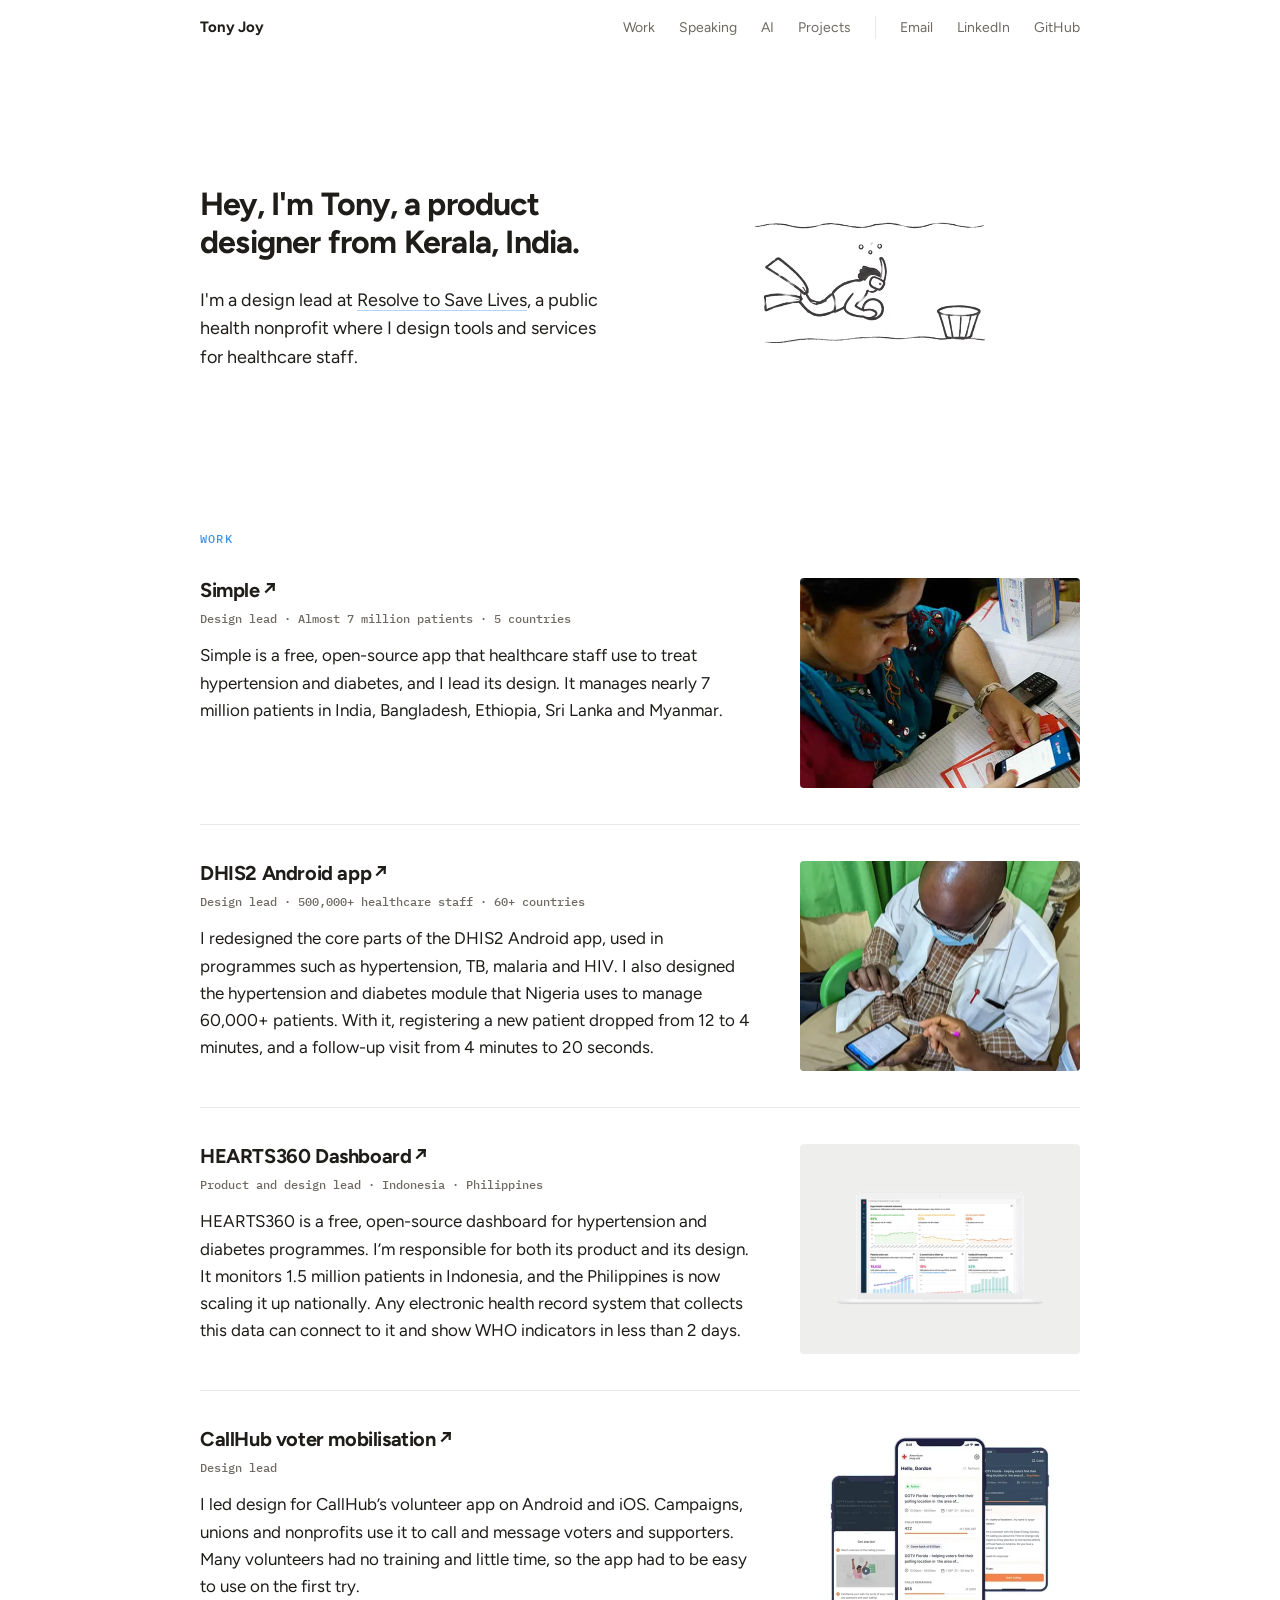
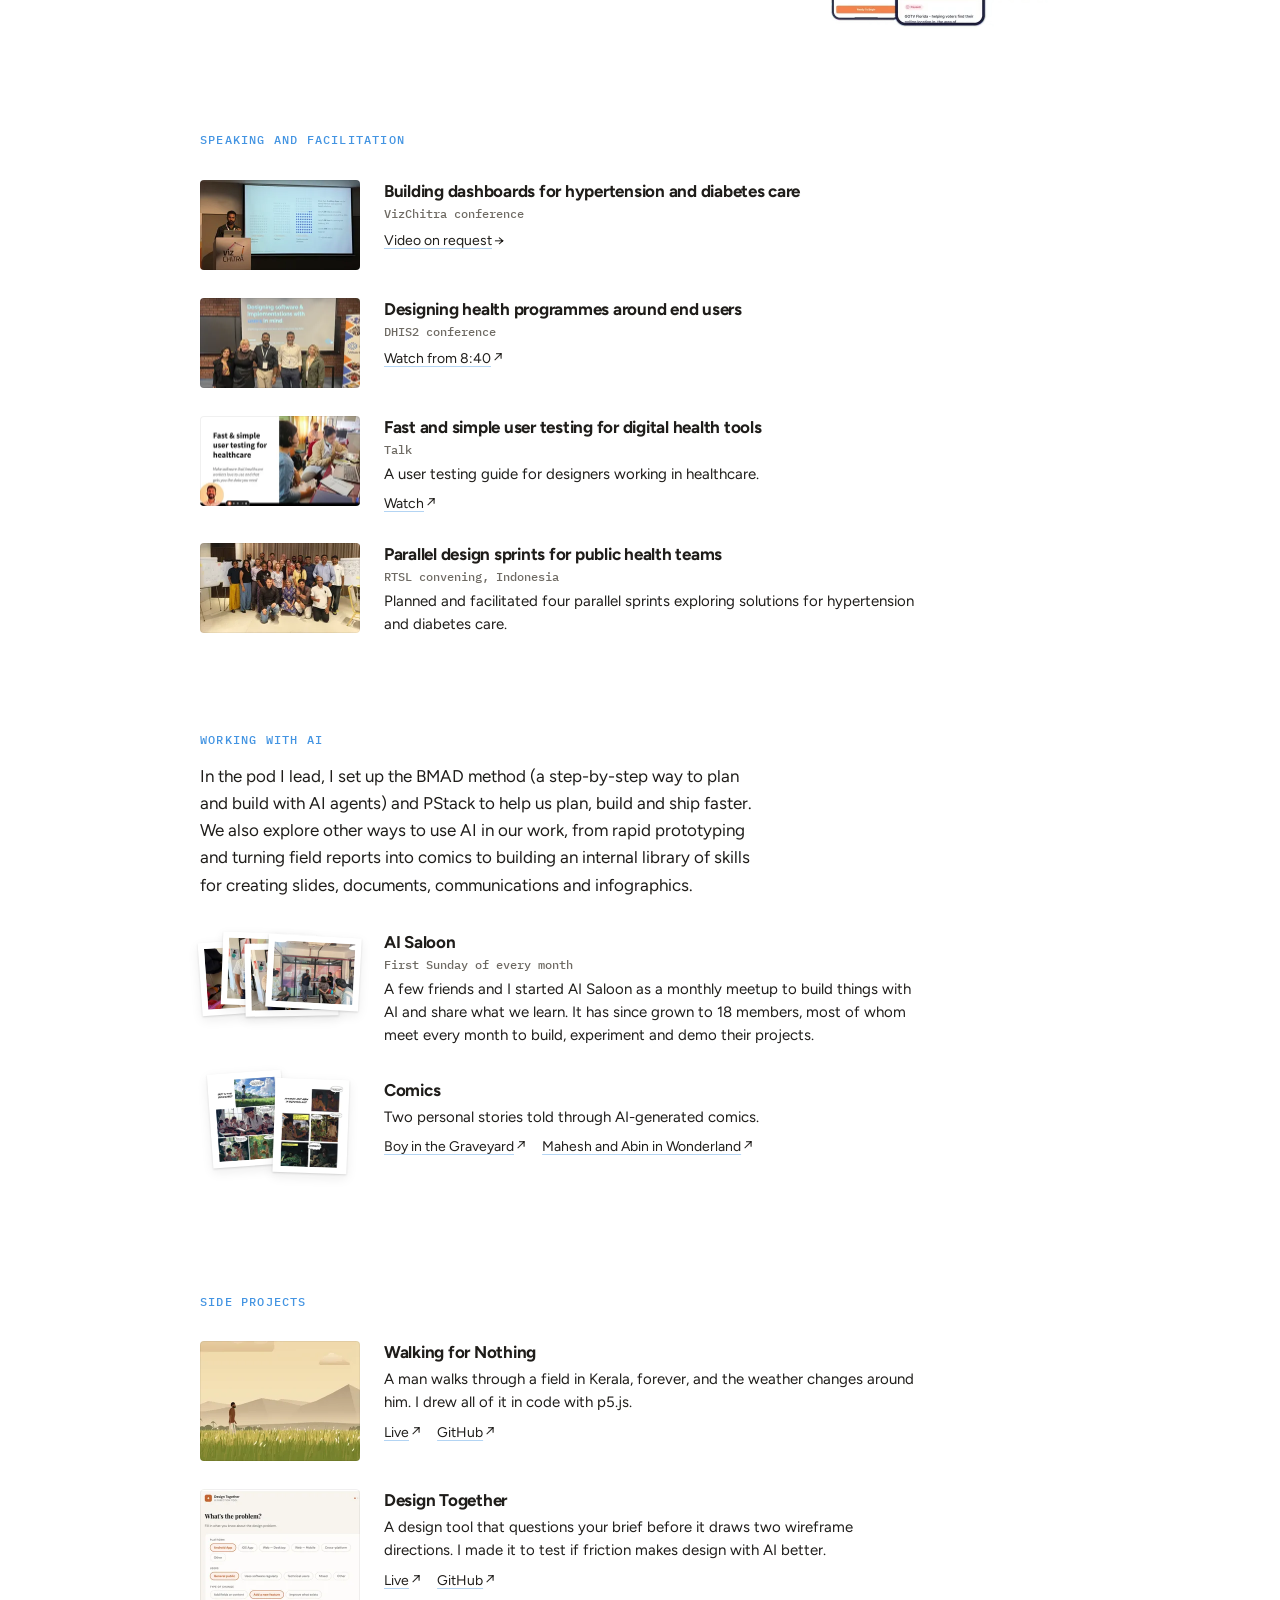
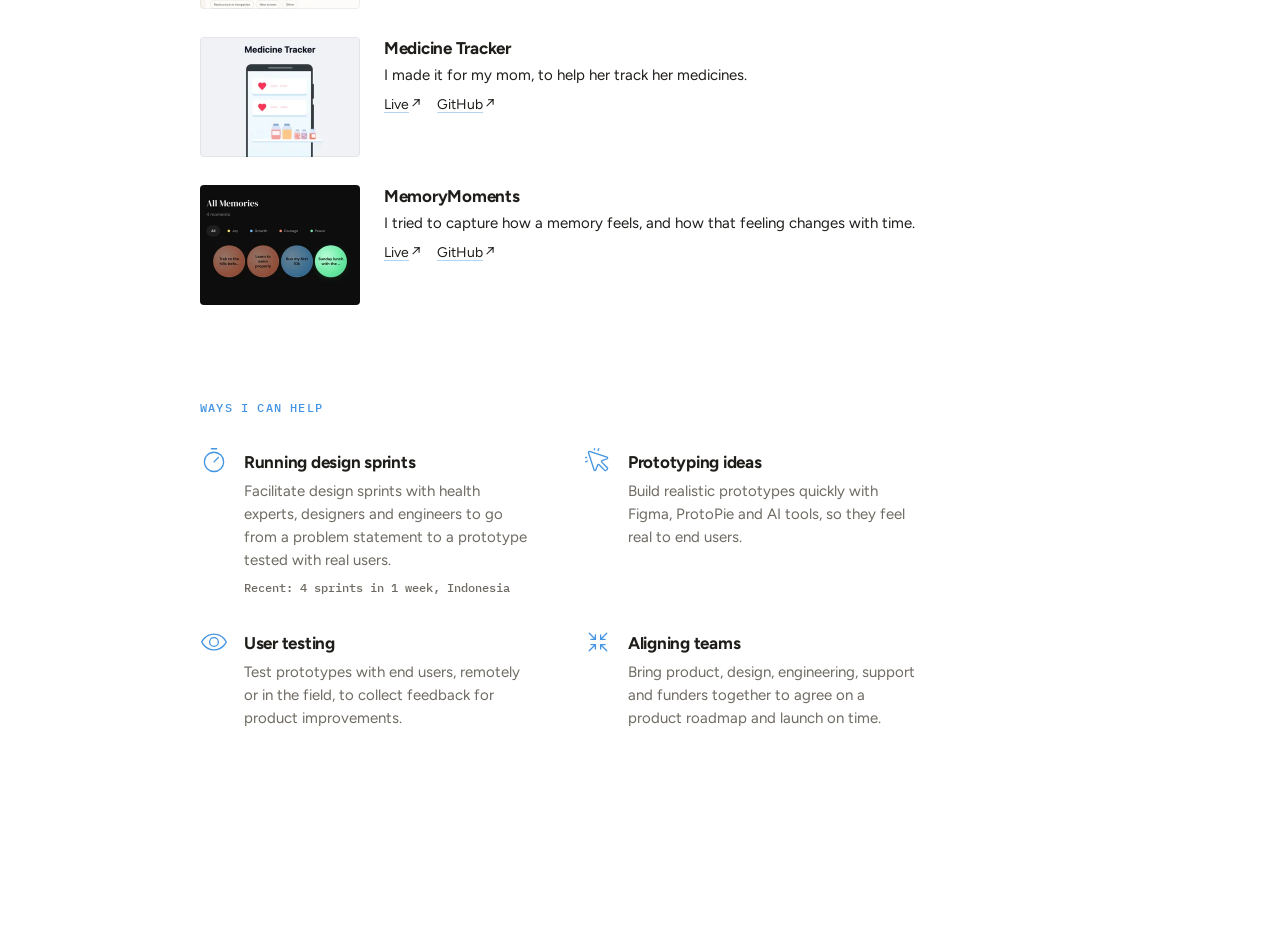
==== commit 75727d55: "Intro: "I'm a design lead at Resolve to Save Lives" Also in the page description and share descripti" ====
--- a/index.html
+++ b/index.html
@@ -3,12 +3,12 @@
 <head>
   <meta charset="UTF-8">
   <meta name="viewport" content="width=device-width, initial-scale=1.0">
-  <meta name="description" content="Product designer from Kerala, India. I lead design at Resolve to Save Lives, a public health nonprofit.">
+  <meta name="description" content="Product designer from Kerala, India. I'm a design lead at Resolve to Save Lives, a public health nonprofit.">
   <title>Tony Joy — Product Designer</title>
   <link rel="icon" href="favicon.svg" type="image/svg+xml">
   <meta property="og:type" content="website">
   <meta property="og:title" content="Tony Joy — Product Designer">
-  <meta property="og:description" content="Product designer from Kerala, India. I lead design at Resolve to Save Lives, a public health nonprofit.">
+  <meta property="og:description" content="Product designer from Kerala, India. I'm a design lead at Resolve to Save Lives, a public health nonprofit.">
   <meta property="og:url" content="https://tonyjoyk.github.io/tony-joy-portfolio/">
   <meta property="og:image" content="https://tonyjoyk.github.io/tony-joy-portfolio/images/og-image.jpg">
   <meta property="og:image:width" content="600">
@@ -56,7 +56,7 @@
     <header class="intro block">
       <div class="intro__text">
         <h1 class="intro__lede">Hey, I'm Tony, a product designer from Kerala, India.</h1>
-        <p class="intro__bio">I lead design at <a href="https://resolvetosavelives.org" target="_blank" rel="noopener">Resolve to Save Lives</a>, a public health nonprofit where I design tools and services for healthcare staff.</p>
+        <p class="intro__bio">I'm a design lead at <a href="https://resolvetosavelives.org" target="_blank" rel="noopener">Resolve to Save Lives</a>, a public health nonprofit where I design tools and services for healthcare staff.</p>
       </div>
       <div id="hero-animation" class="hero-animation" aria-hidden="true"></div>
     </header>
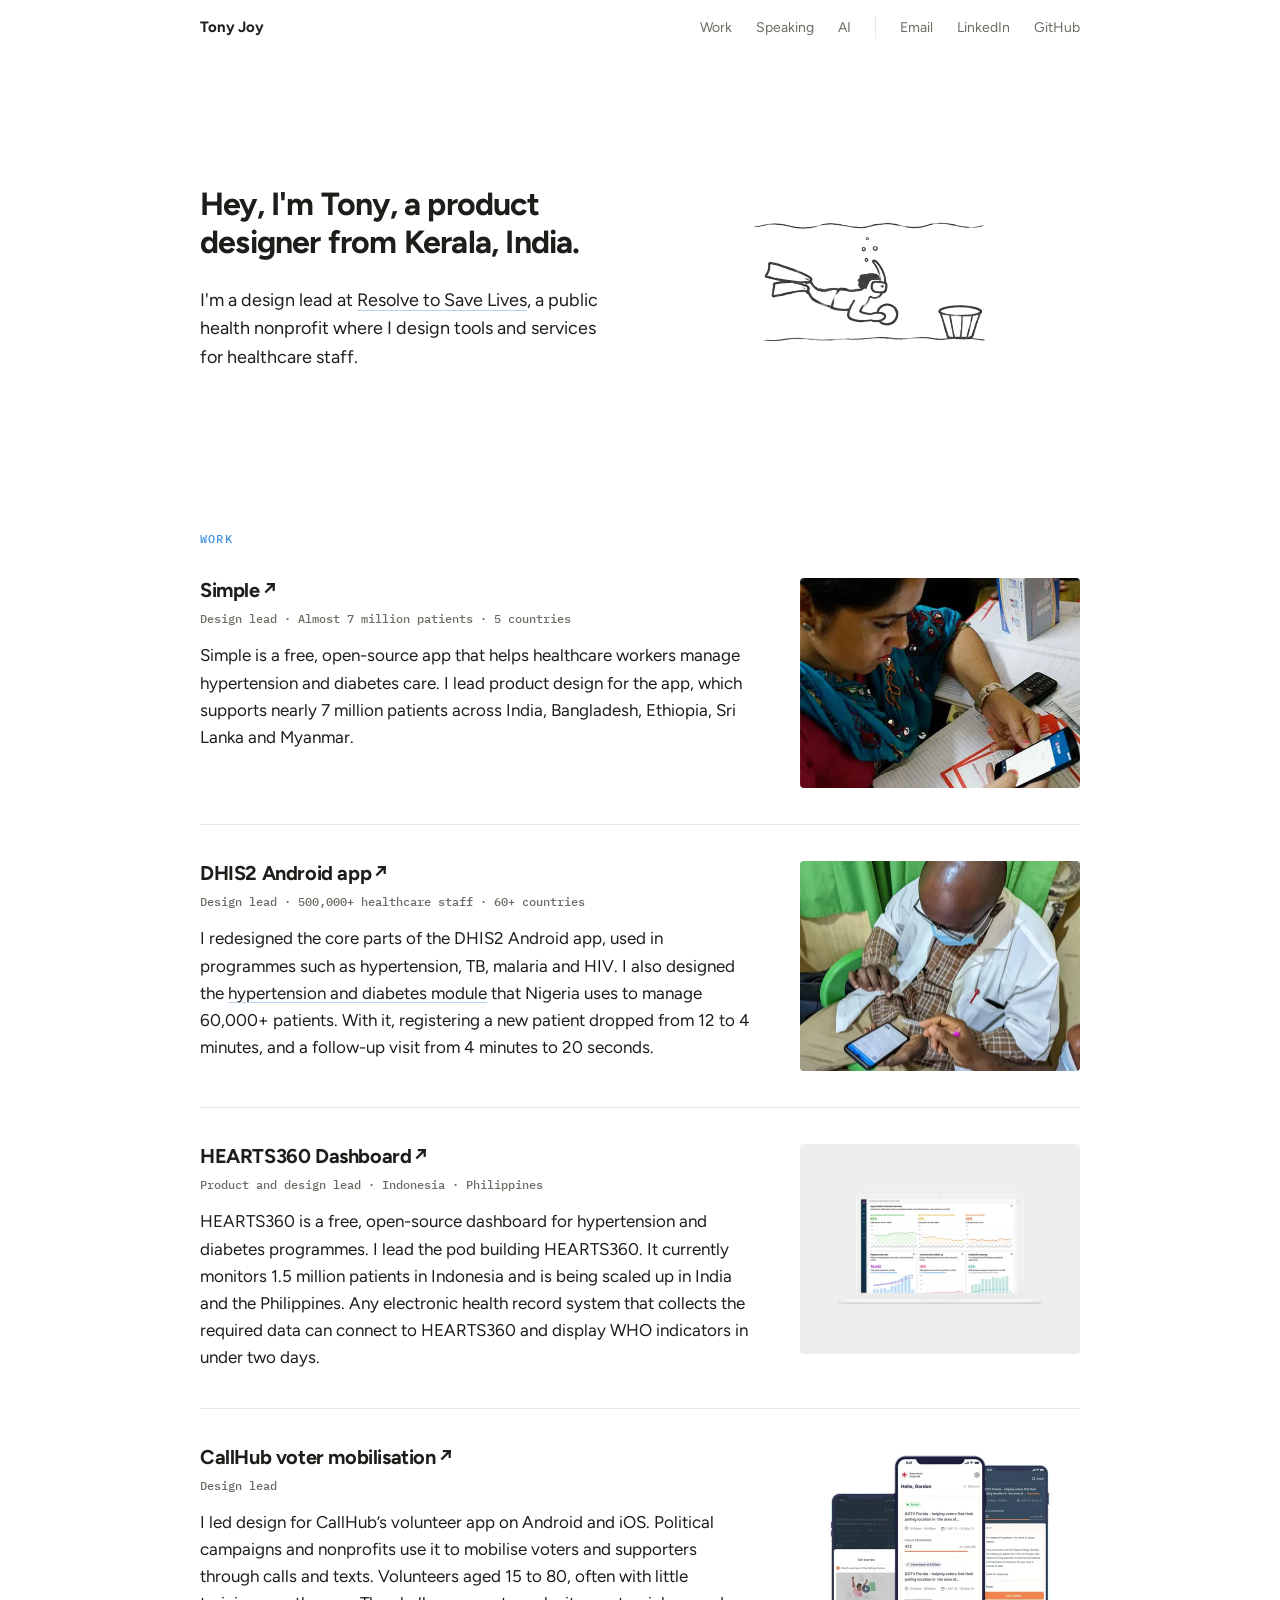
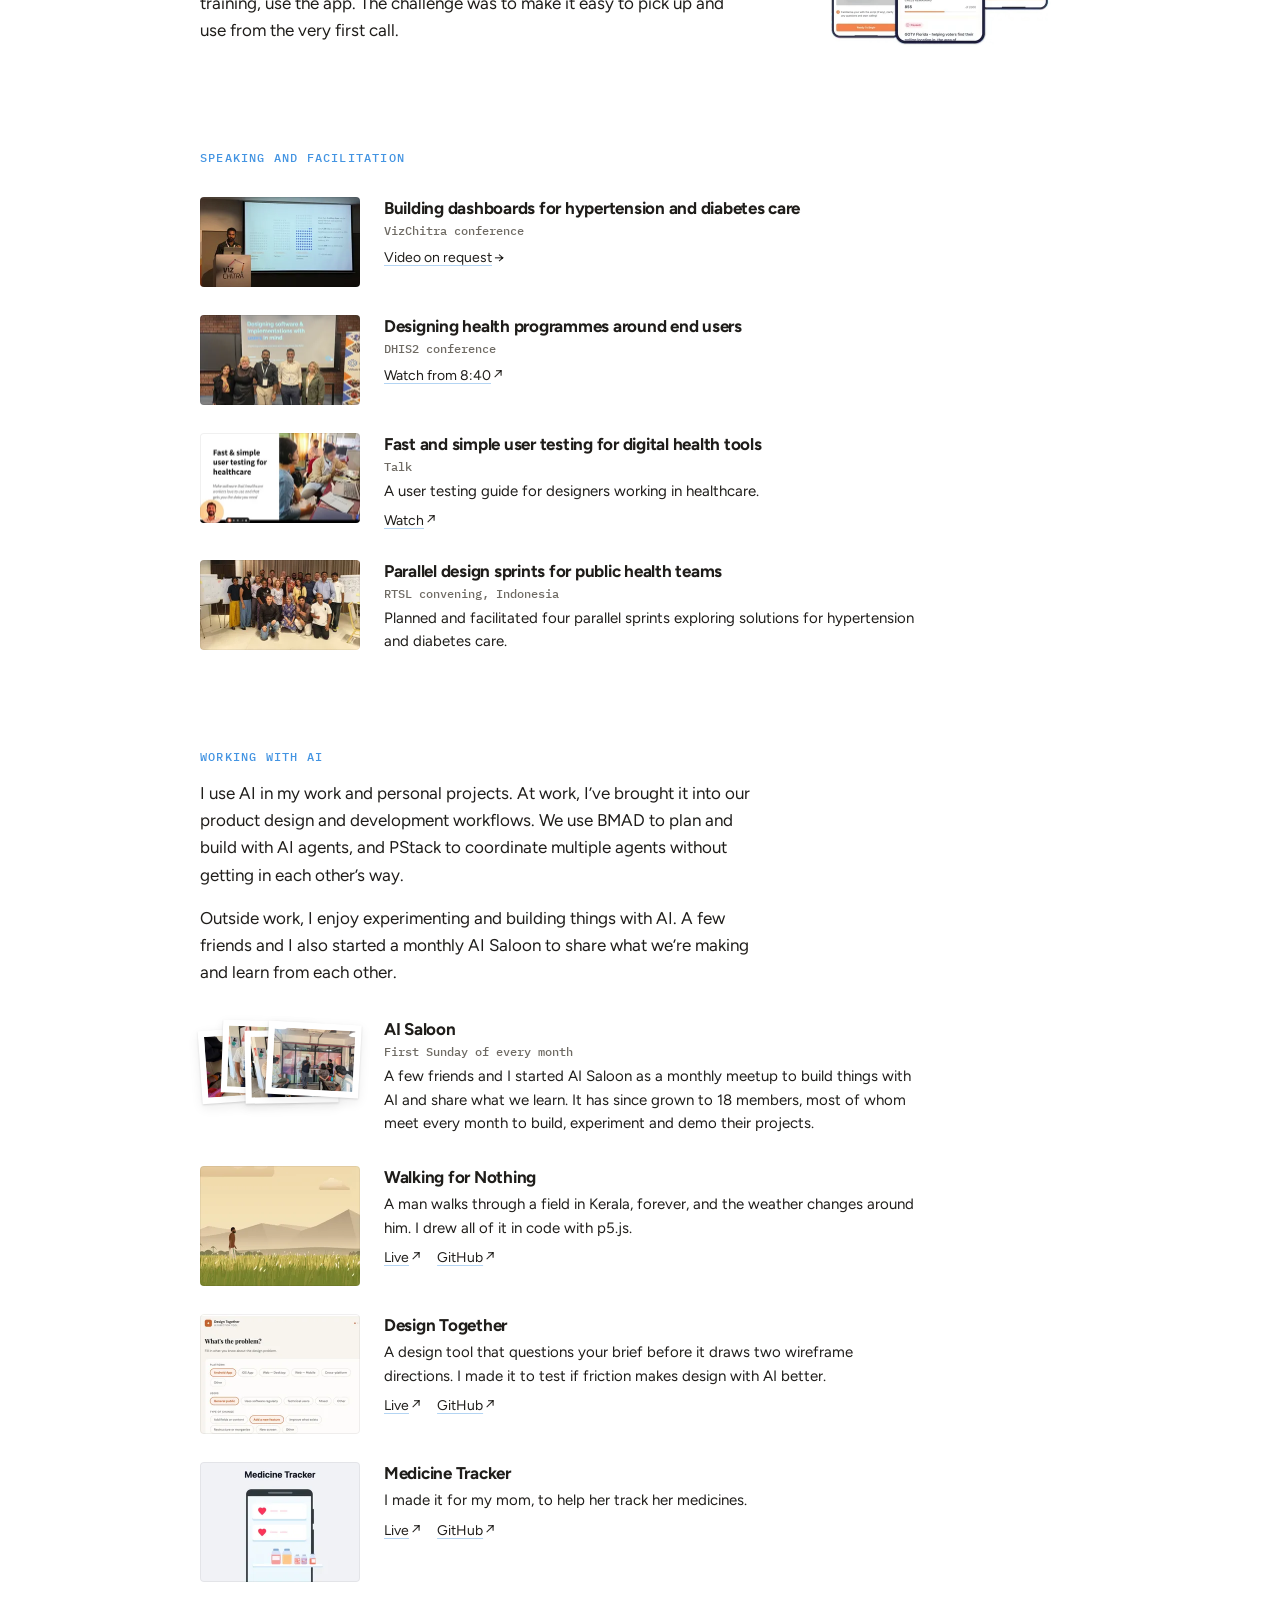
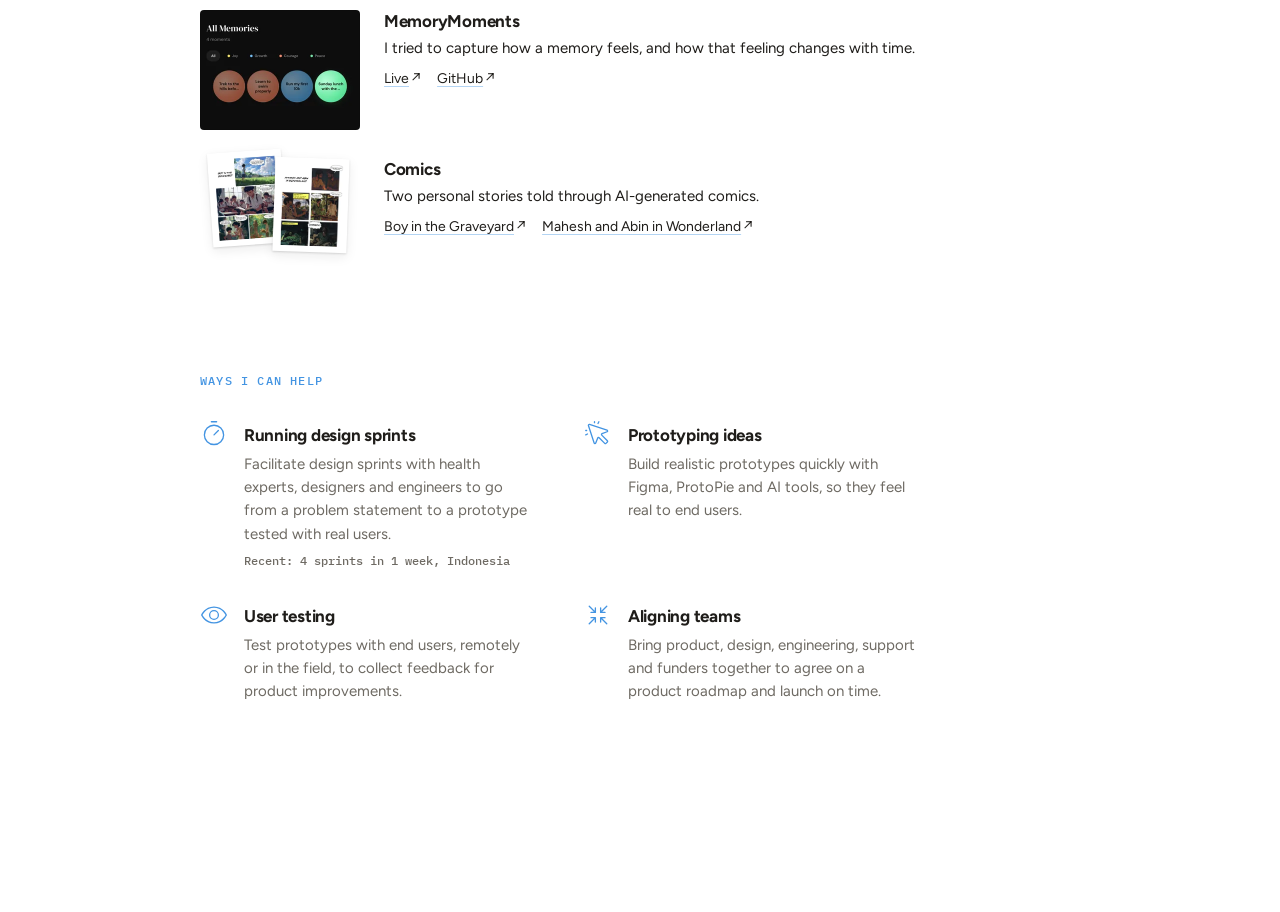
==== commit cfd920ff: "Copy and structure: new Work copy and links; side projects move into Working with AI - Simple, HEART" ====
--- a/index.html
+++ b/index.html
@@ -41,7 +41,6 @@
         <li><a href="#work">Work</a></li>
         <li><a href="#talks">Speaking</a></li>
         <li><a href="#ai">AI</a></li>
-        <li><a href="#projects">Projects</a></li>
         <li class="topbar__break" aria-hidden="true"></li>
         <li class="topbar__gap"><a href="mailto:tonykokkad@gmail.com">Email</a></li>
         <li><a href="https://www.linkedin.com/in/tony-joy/" target="_blank" rel="noopener">LinkedIn</a></li>
@@ -69,7 +68,7 @@
         <div class="work-row__text">
           <h3 class="work-row__title"><a class="link-ext" href="https://simple.org" target="_blank" rel="noopener">Simple<span class="link-ext__arrow" aria-hidden="true">↗</span></a></h3>
           <p class="meta">Design lead · Almost 7 million patients · 5 countries</p>
-          <p class="work-row__desc">Simple is a free, open-source app that healthcare staff use to treat hypertension and diabetes, and I lead its design. It manages nearly 7 million patients in India, Bangladesh, Ethiopia, Sri Lanka and Myanmar.</p>
+          <p class="work-row__desc">Simple is a free, open-source app that helps healthcare workers manage hypertension and diabetes care. I lead product design for the app, which supports nearly 7 million patients across India, Bangladesh, Ethiopia, Sri Lanka and Myanmar.</p>
         </div>
         <figure class="media-frame media-frame--work media-frame--simple">
           <img class="media-frame__img" src="images/simple-app.webp" alt="A member of healthcare staff using the Simple app" width="280" height="210" loading="lazy">
@@ -78,9 +77,9 @@
 
       <article class="work-row reveal">
         <div class="work-row__text">
-          <h3 class="work-row__title"><a class="link-ext" href="https://dhis2.org" target="_blank" rel="noopener">DHIS2 Android app<span class="link-ext__arrow" aria-hidden="true">↗</span></a></h3>
+          <h3 class="work-row__title"><a class="link-ext" href="https://developers.dhis2.org/docs/mobile/mobile-ui/design-system" target="_blank" rel="noopener">DHIS2 Android app<span class="link-ext__arrow" aria-hidden="true">↗</span></a></h3>
           <p class="meta">Design lead · 500,000+ healthcare staff · 60+ countries</p>
-          <p class="work-row__desc">I redesigned the core parts of the DHIS2 Android app, used in programmes such as hypertension, TB, malaria and HIV. I also designed the hypertension and diabetes module that Nigeria uses to manage 60,000+ patients. With it, registering a new patient dropped from 12 to 4 minutes, and a follow-up visit from 4 minutes to 20 seconds.</p>
+          <p class="work-row__desc">I redesigned the core parts of the DHIS2 Android app, used in programmes such as hypertension, TB, malaria and HIV. I also designed the <a href="https://github.com/simpledotorg/dhis2-hypertension-package" target="_blank" rel="noopener">hypertension and diabetes module</a> that Nigeria uses to manage 60,000+ patients. With it, registering a new patient dropped from 12 to 4 minutes, and a follow-up visit from 4 minutes to 20 seconds.</p>
         </div>
         <figure class="media-frame media-frame--work media-frame--dhis2">
           <img class="media-frame__img" src="images/dhis2-app.webp" alt="A member of healthcare staff using the DHIS2 Android app" width="280" height="210" loading="lazy">
@@ -91,7 +90,7 @@
         <div class="work-row__text">
           <h3 class="work-row__title"><a class="link-ext" href="https://hearts360.org" target="_blank" rel="noopener">HEARTS360 Dashboard<span class="link-ext__arrow" aria-hidden="true">↗</span></a></h3>
           <p class="meta">Product and design lead · Indonesia · Philippines</p>
-          <p class="work-row__desc">HEARTS360 is a free, open-source dashboard for hypertension and diabetes programmes. I’m responsible for both its product and its design. It monitors 1.5 million patients in Indonesia, and the Philippines is now scaling it up nationally. Any electronic health record system that collects this data can connect to it and show WHO indicators in less than 2 days.</p>
+          <p class="work-row__desc">HEARTS360 is a free, open-source dashboard for hypertension and diabetes programmes. I lead the pod building HEARTS360. It currently monitors 1.5 million patients in Indonesia and is being scaled up in India and the Philippines. Any electronic health record system that collects the required data can connect to HEARTS360 and display WHO indicators in under two days.</p>
         </div>
         <figure class="media-frame media-frame--work media-frame--hearts360">
           <img class="media-frame__img" src="images/hearts360-dashboard.webp" alt="HEARTS360 dashboard on a laptop" width="280" height="210" loading="lazy">
@@ -100,9 +99,9 @@
 
       <article class="work-row reveal">
         <div class="work-row__text">
-          <h3 class="work-row__title"><a class="link-ext" href="https://callhub.io" target="_blank" rel="noopener">CallHub voter mobilisation<span class="link-ext__arrow" aria-hidden="true">↗</span></a></h3>
+          <h3 class="work-row__title"><a class="link-ext" href="https://callhub.io/platform/ios-android-app/" target="_blank" rel="noopener">CallHub voter mobilisation<span class="link-ext__arrow" aria-hidden="true">↗</span></a></h3>
           <p class="meta">Design lead</p>
-          <p class="work-row__desc">I led design for CallHub’s volunteer app on Android and iOS. Campaigns, unions and nonprofits use it to call and message voters and supporters. Many volunteers had no training and little time, so the app had to be easy to use on the first try.</p>
+          <p class="work-row__desc">I led design for CallHub’s volunteer app on Android and iOS. Political campaigns and nonprofits use it to mobilise voters and supporters through calls and texts. Volunteers aged 15 to 80, often with little training, use the app. The challenge was to make it easy to pick up and use from the very first call.</p>
         </div>
         <figure class="media-frame media-frame--work media-frame--callhub">
           <img class="media-frame__img" src="images/callhub-app.webp" alt="Three screens from the CallHub volunteer app: campaign list, getting started, and call script" width="280" height="210" loading="lazy">
@@ -163,7 +162,8 @@
     <section class="block" id="ai">
       <h2 class="block__heading">Working with AI</h2>
 
-      <p class="block__intro">In the pod I lead, I set up the BMAD method (a step-by-step way to plan and build with AI agents) and PStack to help us plan, build and ship faster. We also explore other ways to use AI in our work, from rapid prototyping and turning field reports into comics to building an internal library of skills for creating slides, documents, communications and infographics.</p>
+      <p class="block__intro">I use AI in my work and personal projects. At work, I’ve brought it into our product design and development workflows. We use BMAD to plan and build with AI agents, and PStack to coordinate multiple agents without getting in each other’s way.</p>
+      <p class="block__intro">Outside work, I enjoy experimenting and building things with AI. A few friends and I also started a monthly AI Saloon to share what we’re making and learn from each other.</p>
 
       <ul class="media-list">
         <li class="media-list__item reveal">
@@ -182,30 +182,6 @@
           </div>
         </li>
         <li class="media-list__item reveal">
-          <div class="media-list__thumb media-list__thumb--prints">
-            <ul class="prints prints--fan prints--portrait">
-              <li><a class="print" href="files/comic-boy-in-the-graveyard.pdf" target="_blank" rel="noopener" tabindex="-1" aria-hidden="true"><span class="print__photo"><img src="images/comic-boy-in-the-graveyard.webp" alt="" width="90" height="120" loading="lazy"></span></a></li>
-              <li><a class="print" href="files/comic-mahesh-and-abin-in-wonderland.pdf" target="_blank" rel="noopener" tabindex="-1" aria-hidden="true"><span class="print__photo"><img src="images/comic-mahesh-and-abin.webp" alt="" width="90" height="120" loading="lazy"></span></a></li>
-            </ul>
-          </div>
-          <div class="media-list__text">
-            <h3 class="media-list__title">Comics</h3>
-            <p class="media-list__desc">Two personal stories told through AI-generated comics.</p>
-            <p class="media-list__links">
-              <a class="link-ext" href="files/comic-boy-in-the-graveyard.pdf" target="_blank" rel="noopener">Boy in the Graveyard<span class="link-ext__arrow" aria-hidden="true">↗</span></a>
-              <a class="link-ext" href="files/comic-mahesh-and-abin-in-wonderland.pdf" target="_blank" rel="noopener">Mahesh and Abin in Wonderland<span class="link-ext__arrow" aria-hidden="true">↗</span></a>
-            </p>
-          </div>
-        </li>
-      </ul>
-    </section>
-
-    <!-- Side projects -->
-    <section class="block" id="projects">
-      <h2 class="block__heading">Side projects</h2>
-
-      <ul class="media-list">
-        <li class="media-list__item reveal">
           <a class="media-list__thumb" href="https://tonyjoyk.github.io/walking-for-nothing/" target="_blank" rel="noopener" tabindex="-1" aria-hidden="true">
             <img src="images/walking-for-nothing.webp" alt="" width="160" height="120" loading="lazy">
           </a>
@@ -254,6 +230,22 @@
             <p class="media-list__links">
               <a class="link-ext" href="https://memorymoments.lovable.app/" target="_blank" rel="noopener">Live<span class="link-ext__arrow" aria-hidden="true">↗</span></a>
               <a class="link-ext" href="https://github.com/tonyjoyk/memorymoments" target="_blank" rel="noopener">GitHub<span class="link-ext__arrow" aria-hidden="true">↗</span></a>
+            </p>
+          </div>
+        </li>
+        <li class="media-list__item reveal">
+          <div class="media-list__thumb media-list__thumb--prints">
+            <ul class="prints prints--fan prints--portrait">
+              <li><a class="print" href="files/comic-boy-in-the-graveyard.pdf" target="_blank" rel="noopener" tabindex="-1" aria-hidden="true"><span class="print__photo"><img src="images/comic-boy-in-the-graveyard.webp" alt="" width="90" height="120" loading="lazy"></span></a></li>
+              <li><a class="print" href="files/comic-mahesh-and-abin-in-wonderland.pdf" target="_blank" rel="noopener" tabindex="-1" aria-hidden="true"><span class="print__photo"><img src="images/comic-mahesh-and-abin.webp" alt="" width="90" height="120" loading="lazy"></span></a></li>
+            </ul>
+          </div>
+          <div class="media-list__text">
+            <h3 class="media-list__title">Comics</h3>
+            <p class="media-list__desc">Two personal stories told through AI-generated comics.</p>
+            <p class="media-list__links">
+              <a class="link-ext" href="files/comic-boy-in-the-graveyard.pdf" target="_blank" rel="noopener">Boy in the Graveyard<span class="link-ext__arrow" aria-hidden="true">↗</span></a>
+              <a class="link-ext" href="files/comic-mahesh-and-abin-in-wonderland.pdf" target="_blank" rel="noopener">Mahesh and Abin in Wonderland<span class="link-ext__arrow" aria-hidden="true">↗</span></a>
             </p>
           </div>
         </li>
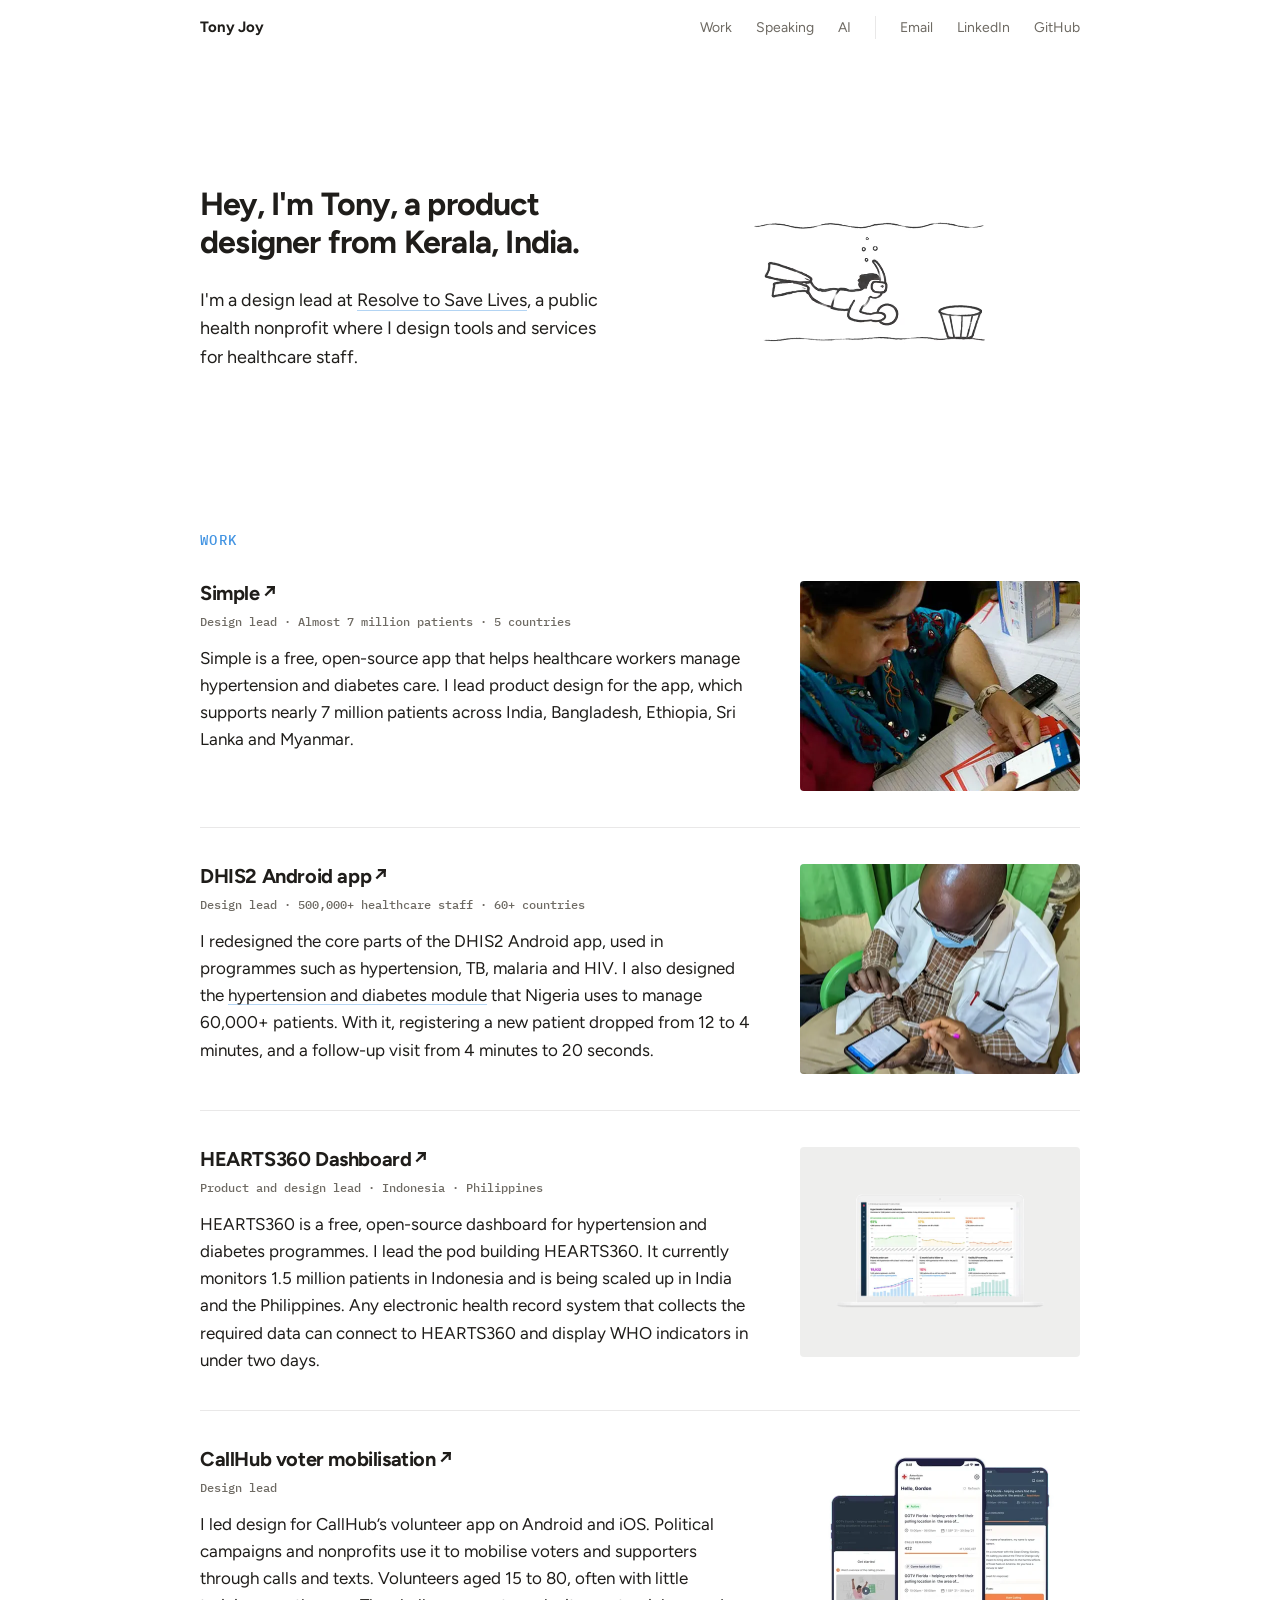
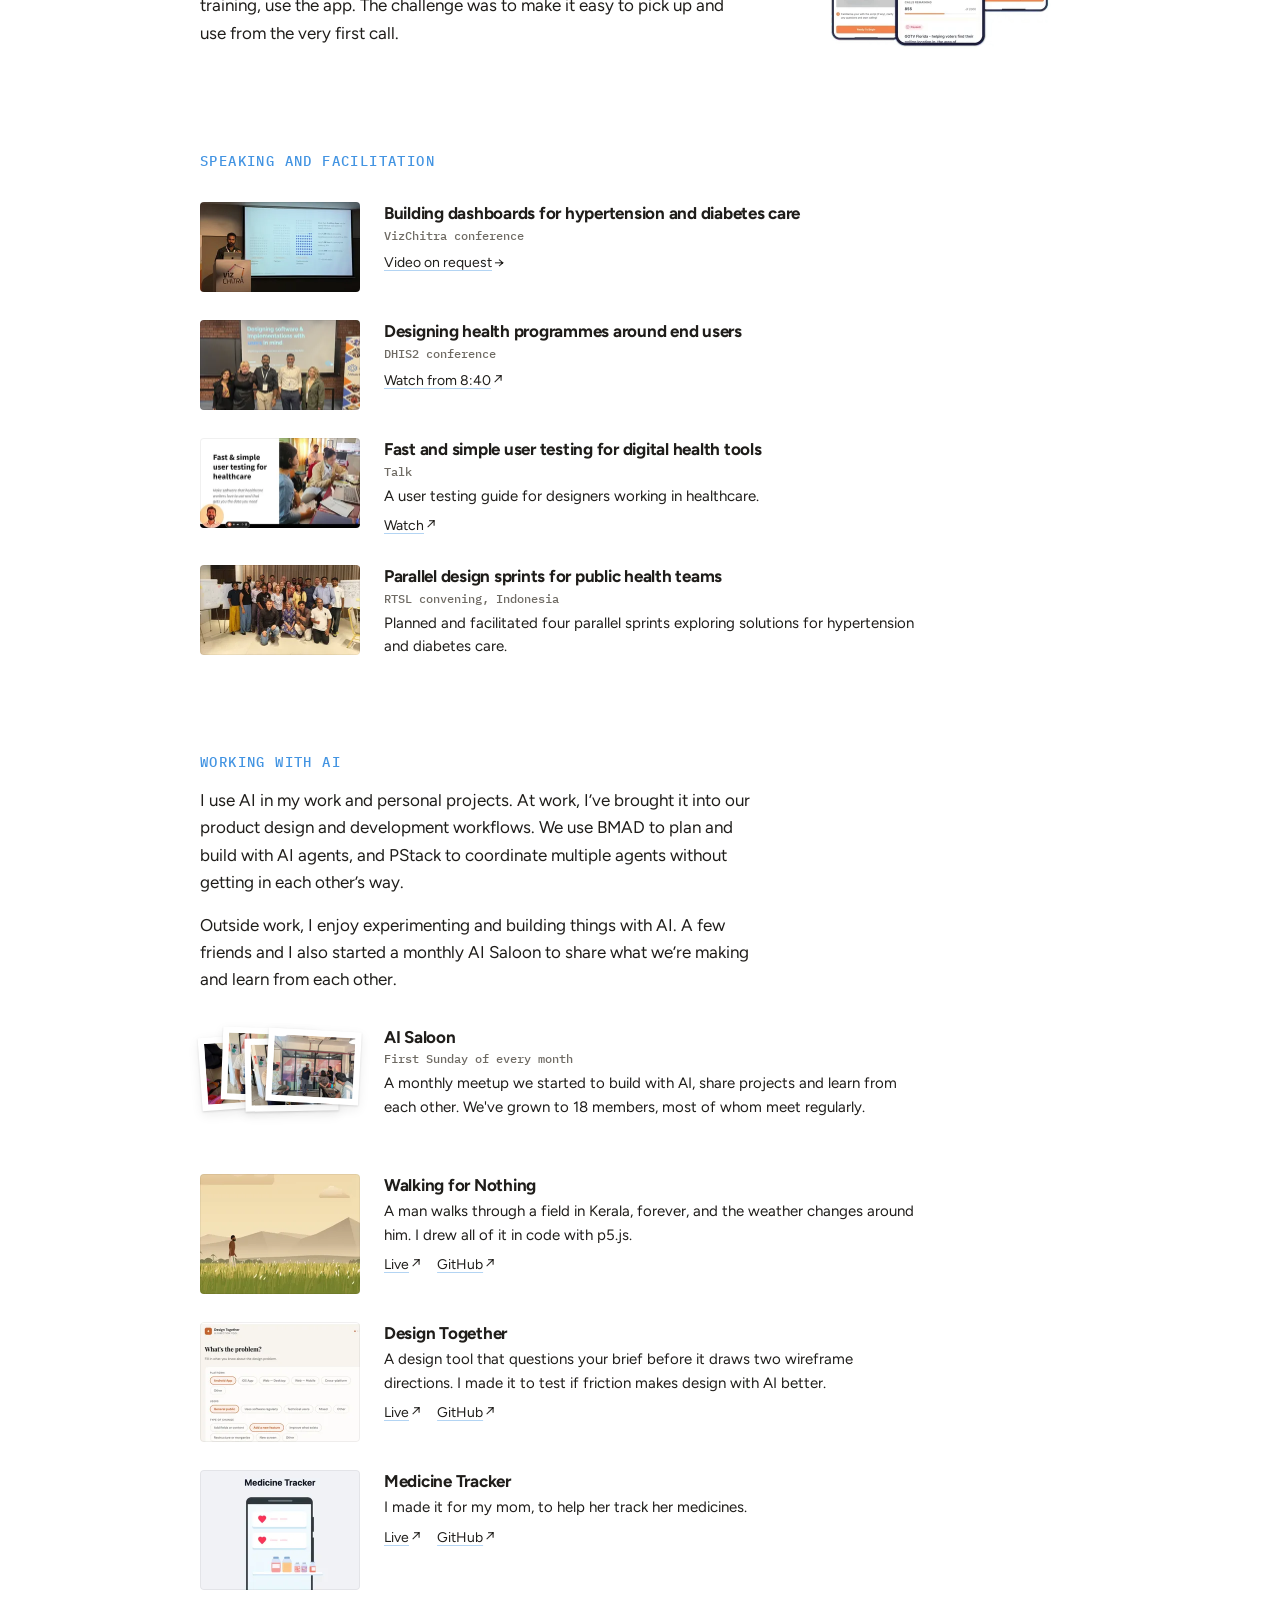
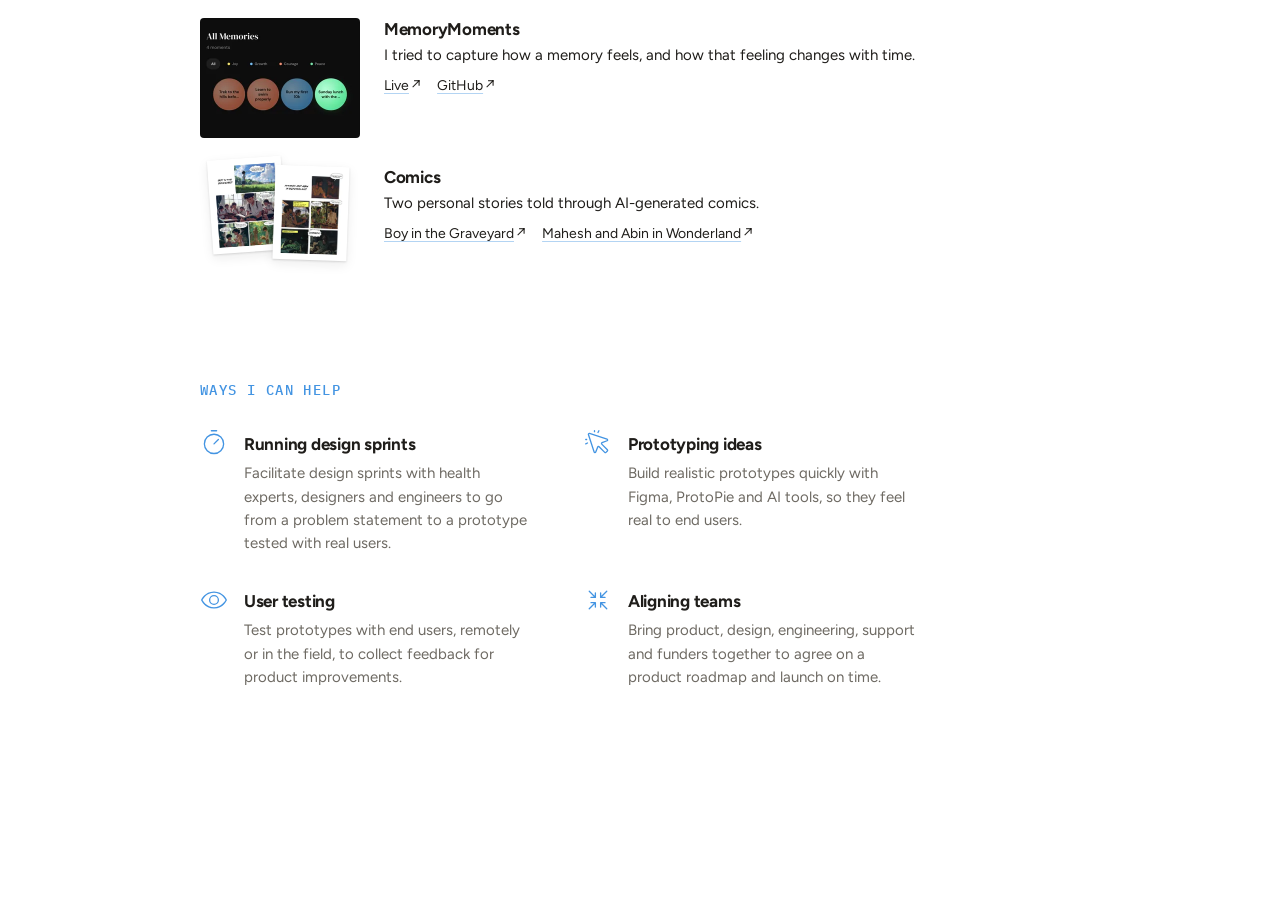
==== commit 2cadc74b: "Copy: AI Saloon text; remove sprints line from Ways I can help Co-Authored-By: Claude Opus 5.5 <nore" ====
--- a/index.html
+++ b/index.html
@@ -178,7 +178,7 @@
           <div class="media-list__text">
             <h3 class="media-list__title">AI Saloon</h3>
             <p class="meta">First Sunday of every month</p>
-            <p class="media-list__desc">A few friends and I started AI Saloon as a monthly meetup to build things with AI and share what we learn. It has since grown to 18 members, most of whom meet every month to build, experiment and demo their projects.</p>
+            <p class="media-list__desc">A monthly meetup we started to build with AI, share projects and learn from each other. We've grown to 18 members, most of whom meet regularly.</p>
           </div>
         </li>
         <li class="media-list__item reveal">
@@ -262,7 +262,6 @@
           <div class="help-grid__text">
             <h3 class="help-grid__title">Running design sprints</h3>
             <p class="help-grid__desc">Facilitate design sprints with health experts, designers and engineers to go from a problem statement to a prototype tested with real users.</p>
-            <p class="meta help-grid__meta">Recent: 4 sprints in 1 week, Indonesia</p>
           </div>
         </li>
         <li class="help-grid__item reveal">
--- a/style.css
+++ b/style.css
@@ -1,7 +1,7 @@
 /* Tony Joy — Portfolio
    Single grid, quiet type, flat frames.
    Brand: calm, not energetic · capable, not clever · playful, not cool.
-   Palette: Kerala, muted. Laterite red for links, focus and small accents only.
+   Palette: white page, blue (--brand) for links, focus and small accents only.
    Light only: there is no dark theme. */
 
 :root {
@@ -119,7 +119,7 @@
 
 .block__heading {
   font-family: var(--font-mono);
-  font-size: 0.75rem;
+  font-size: 0.875rem;  /* 14px */
   font-weight: 500;
   text-transform: uppercase;
   letter-spacing: 0.1em;
@@ -592,10 +592,6 @@
   margin-bottom: 4px;
 }
 
-.help-grid__meta {
-  margin-top: 6px;
-}
-
 .help-grid__desc {
   font-size: 0.9375rem;
   line-height: 1.55;
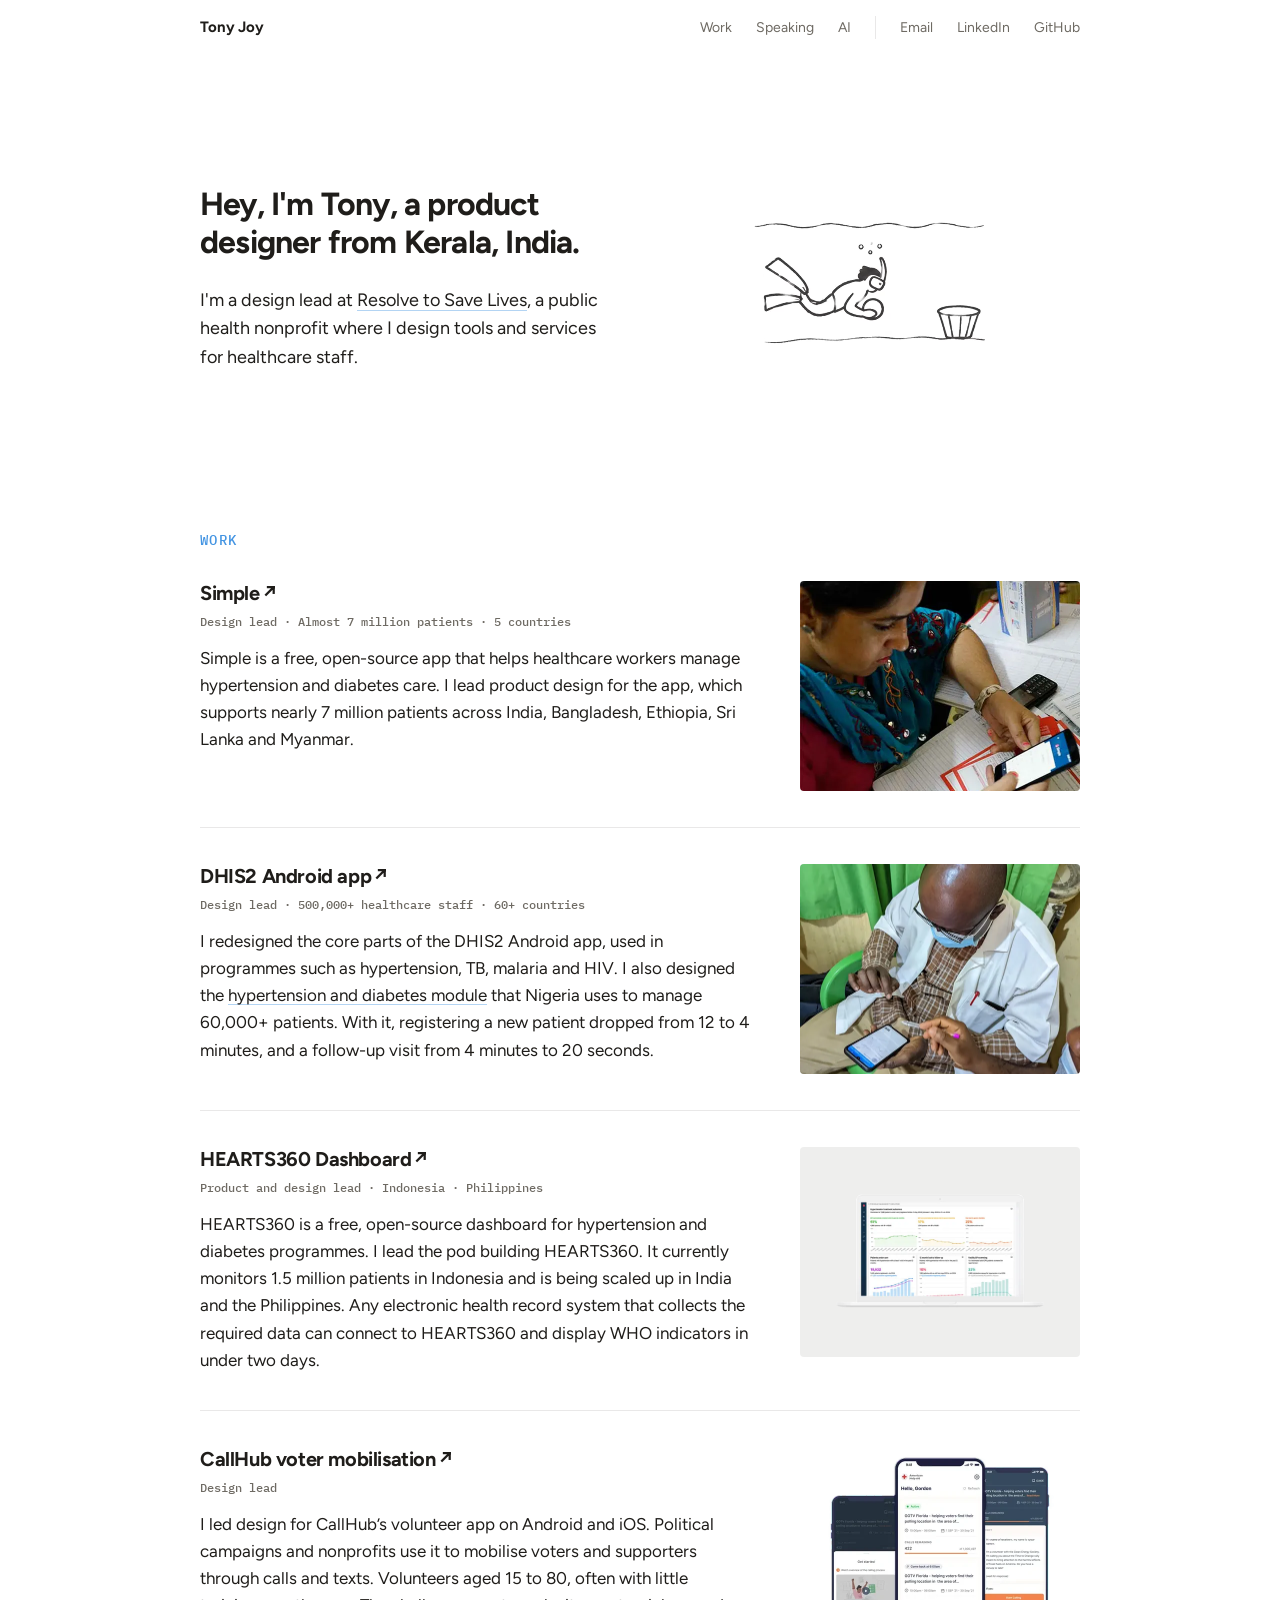
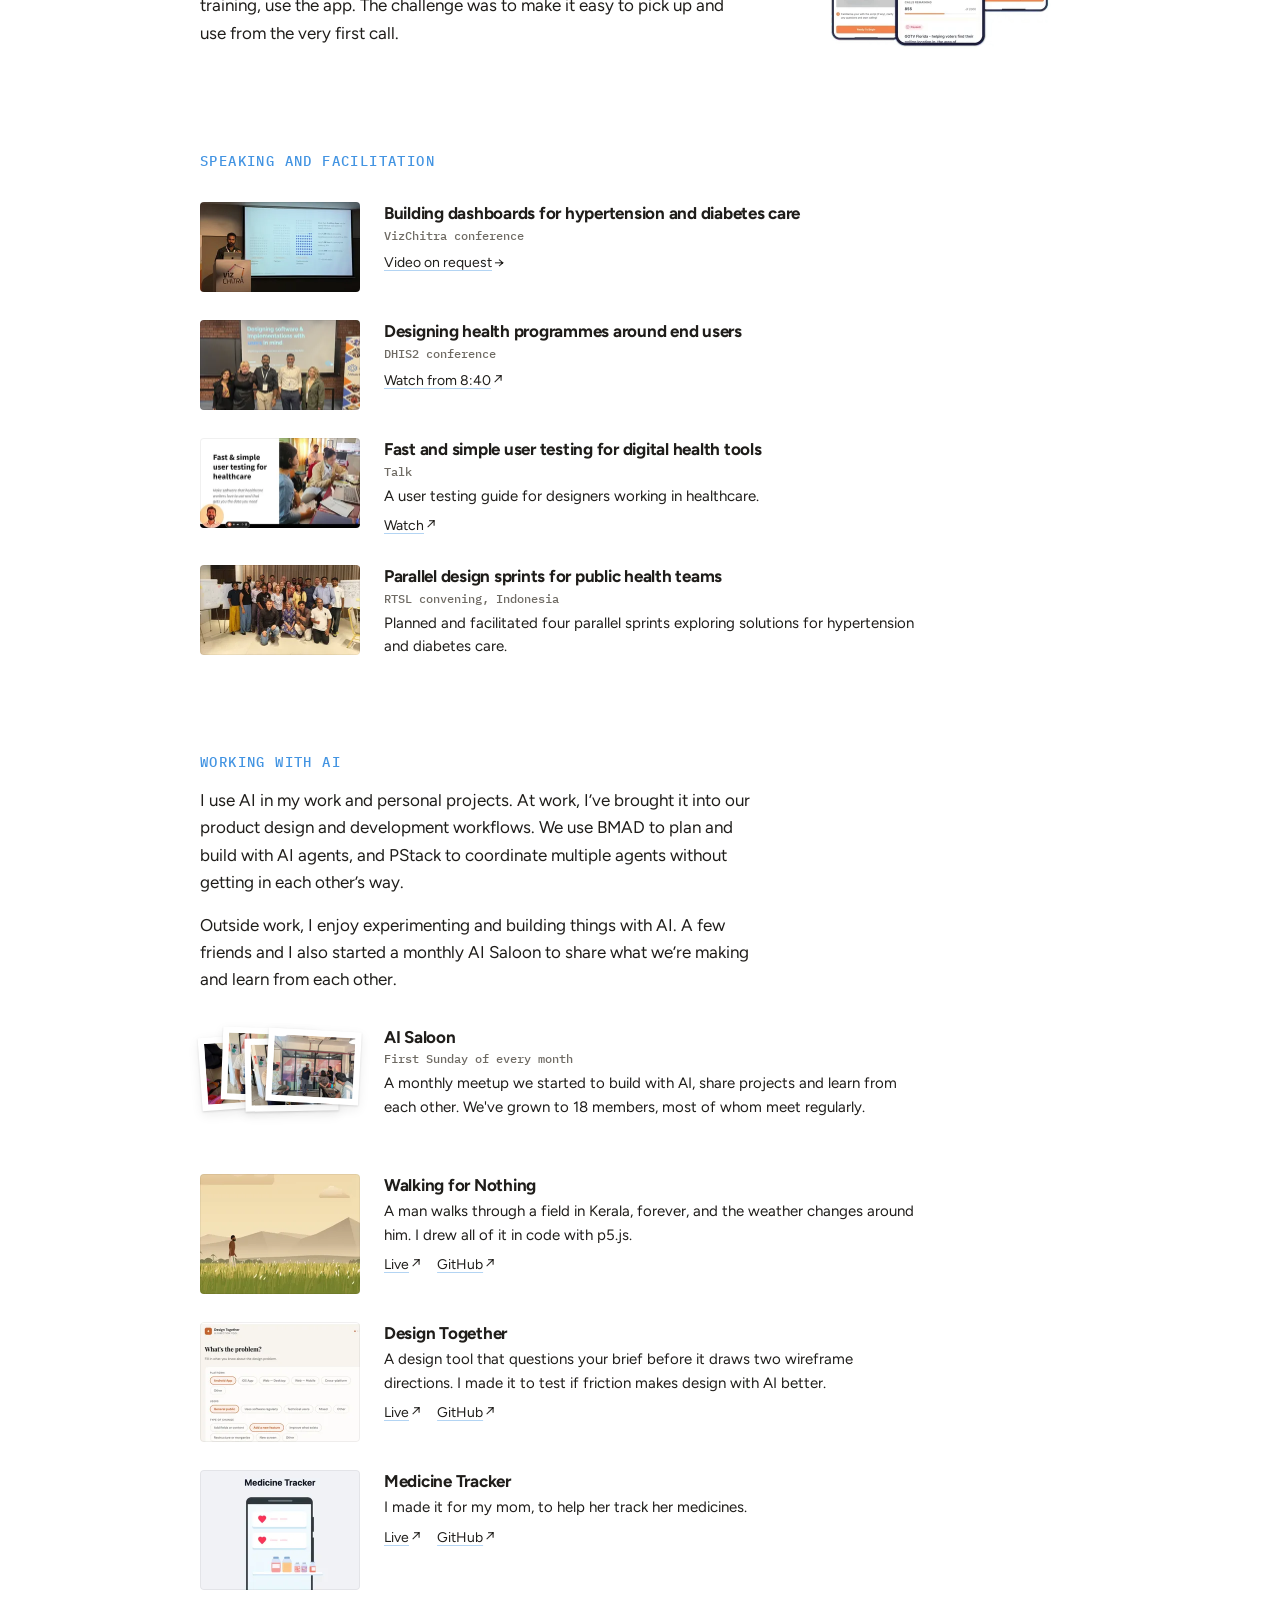
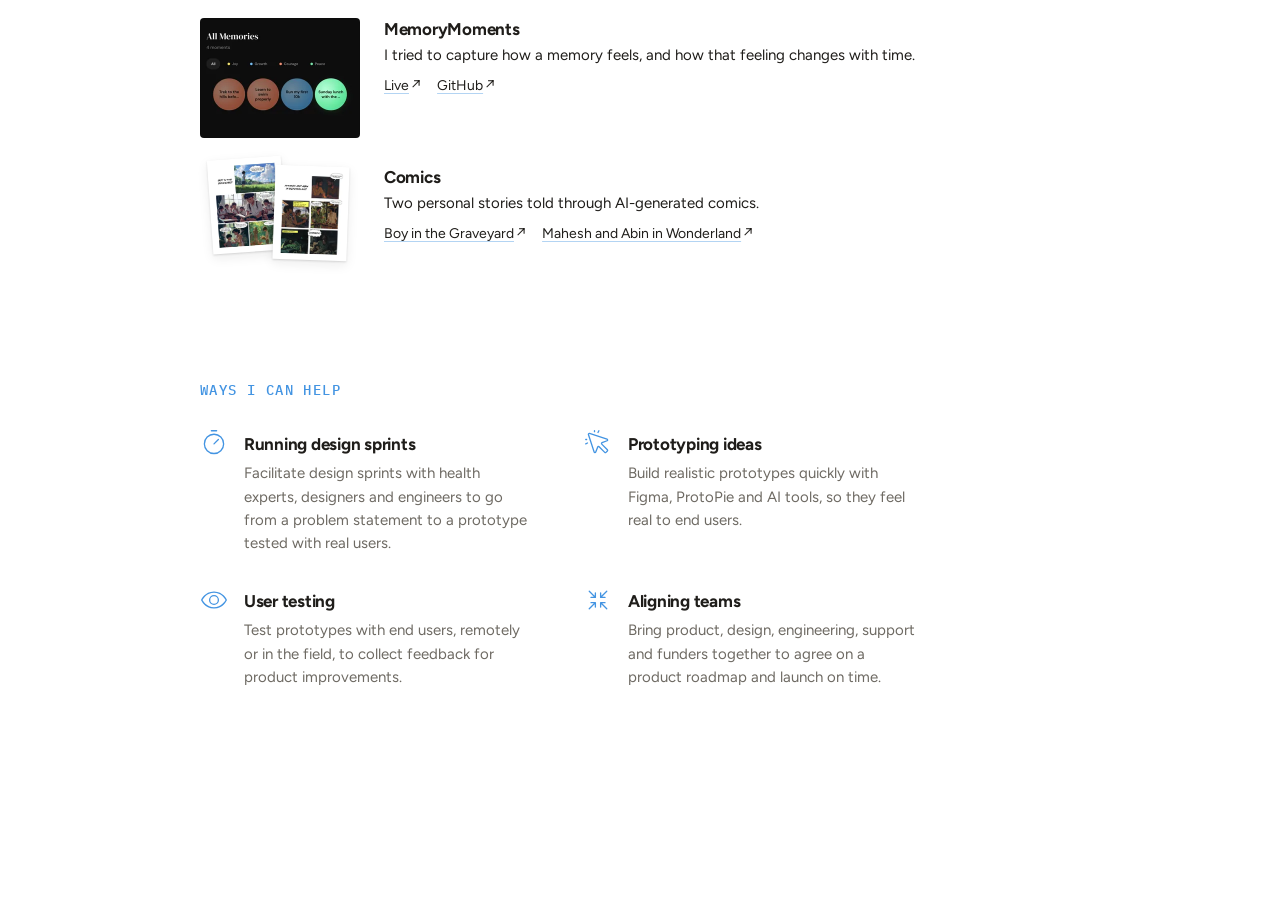
==== commit 66d5fe7a: "Share preview: a frame of Tony and Juhu with the frisbee (1200x630) Co-Authored-By: Claude Opus 5.5 " ====
--- a/index.html
+++ b/index.html
@@ -10,11 +10,11 @@
   <meta property="og:title" content="Tony Joy — Product Designer">
   <meta property="og:description" content="Product designer from Kerala, India. I'm a design lead at Resolve to Save Lives, a public health nonprofit.">
   <meta property="og:url" content="https://tonyjoyk.github.io/tony-joy-portfolio/">
-  <meta property="og:image" content="https://tonyjoyk.github.io/tony-joy-portfolio/images/og-image.jpg">
-  <meta property="og:image:width" content="600">
-  <meta property="og:image:height" content="600">
-  <meta property="og:image:alt" content="Tony Joy">
-  <meta name="twitter:card" content="summary">
+  <meta property="og:image" content="https://tonyjoyk.github.io/tony-joy-portfolio/images/og-tony-juhu.jpg">
+  <meta property="og:image:width" content="1200">
+  <meta property="og:image:height" content="630">
+  <meta property="og:image:alt" content="A pencil drawing of Tony throwing a frisbee while his dog Juhu watches">
+  <meta name="twitter:card" content="summary_large_image">
   <meta name="color-scheme" content="light">
   <meta name="theme-color" content="#FFFFFF">
   <link rel="preconnect" href="https://fonts.googleapis.com">
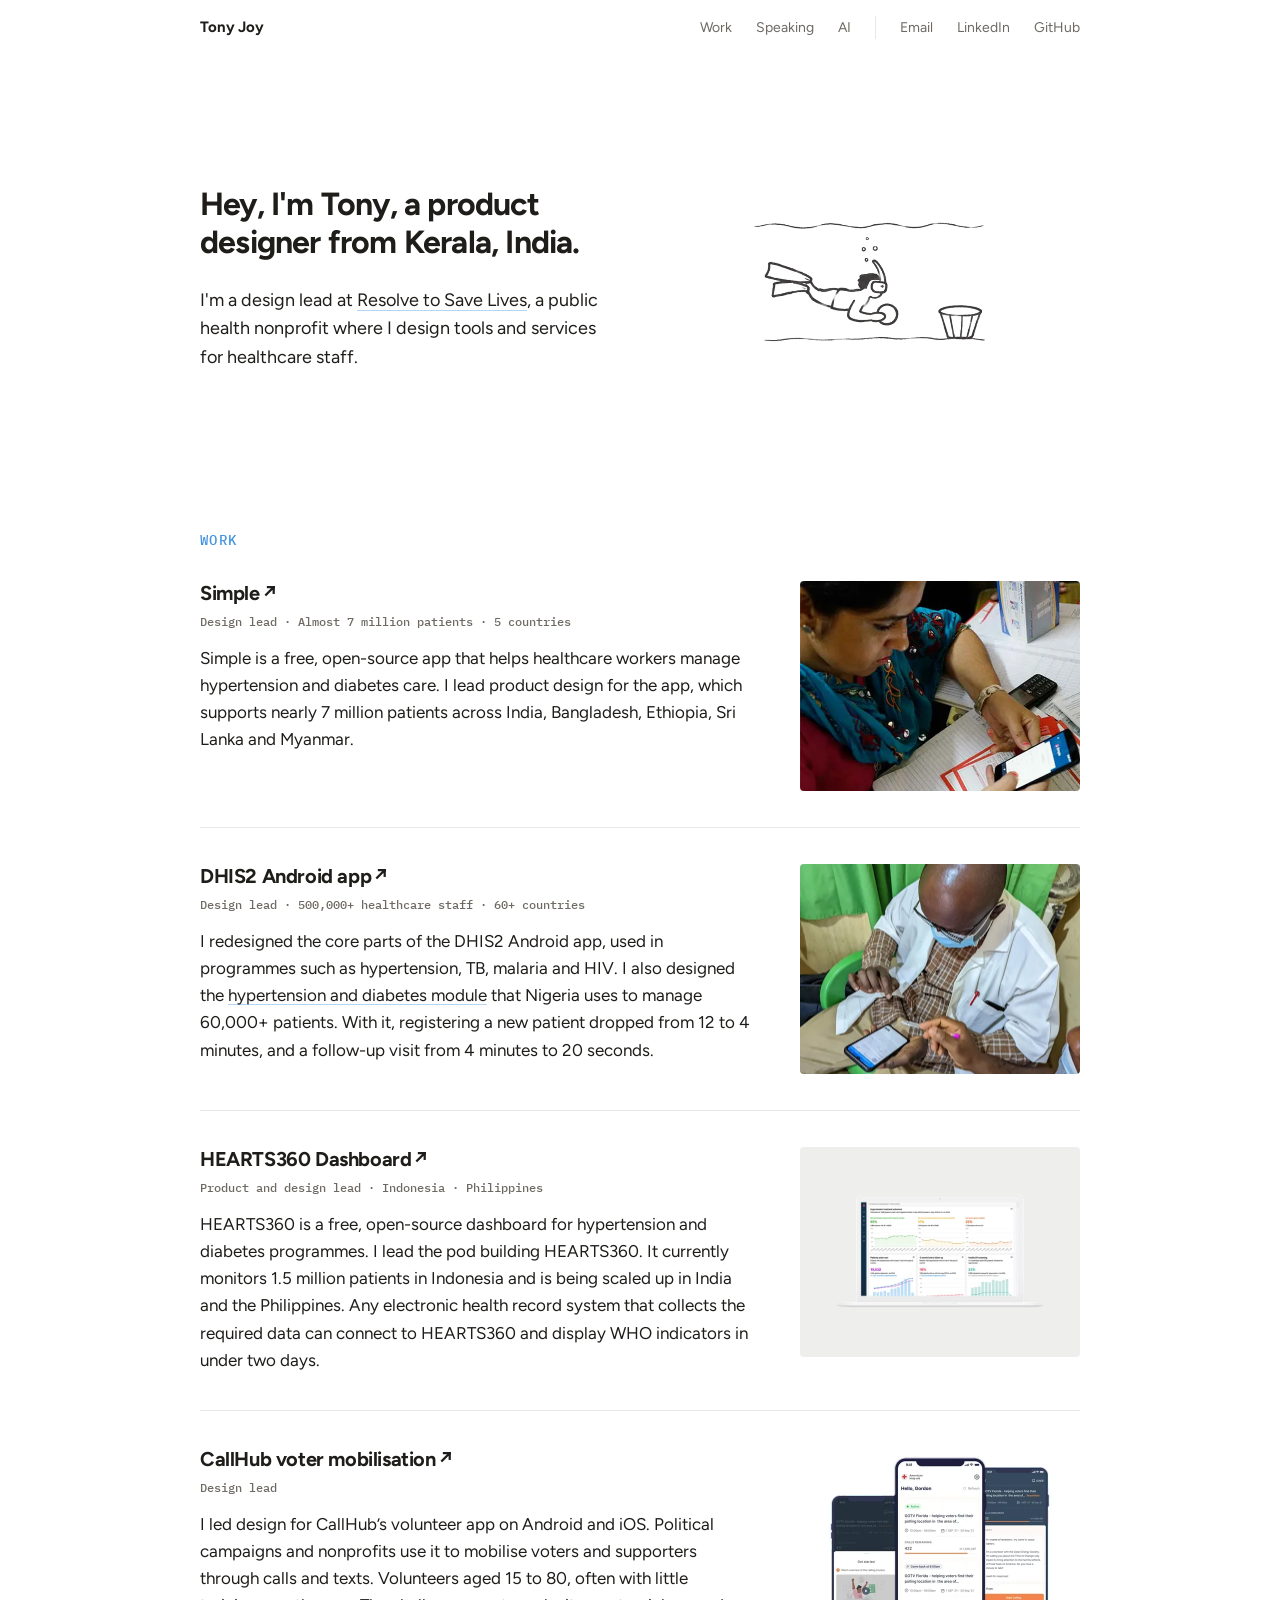
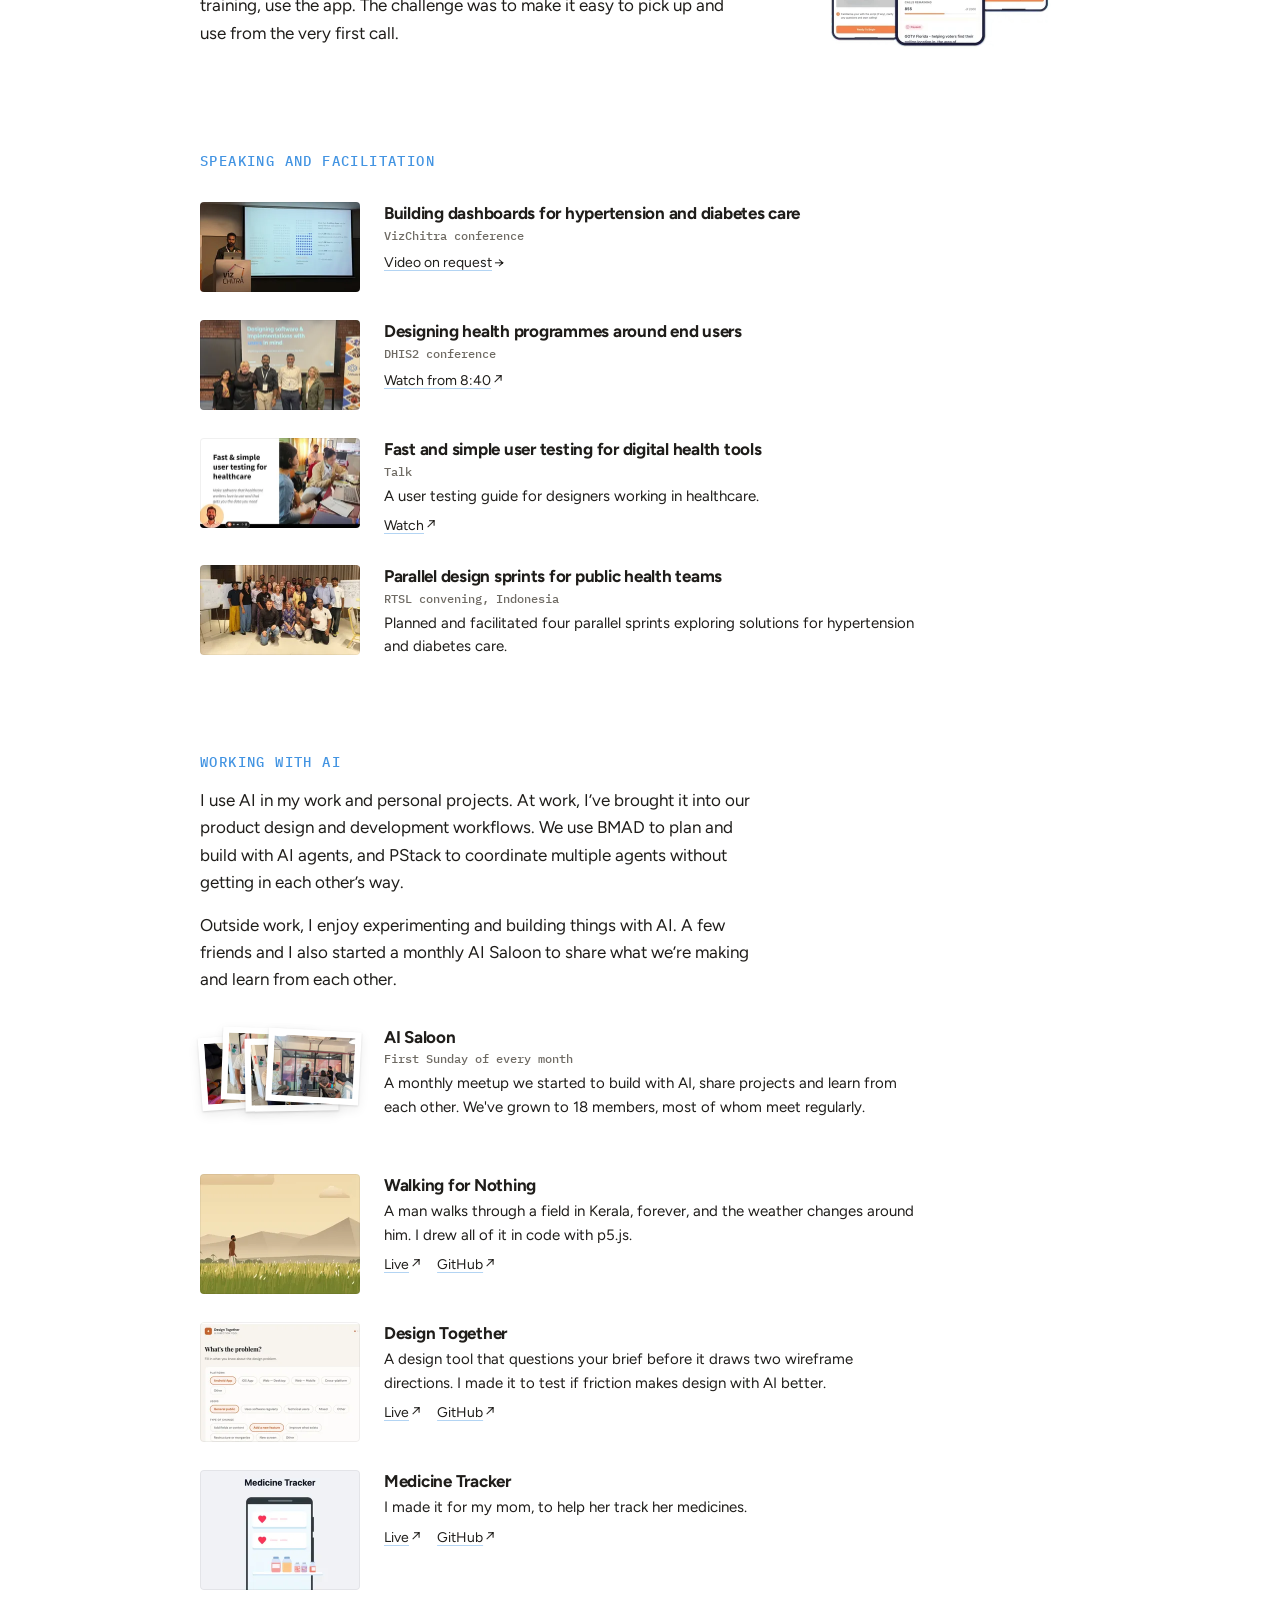
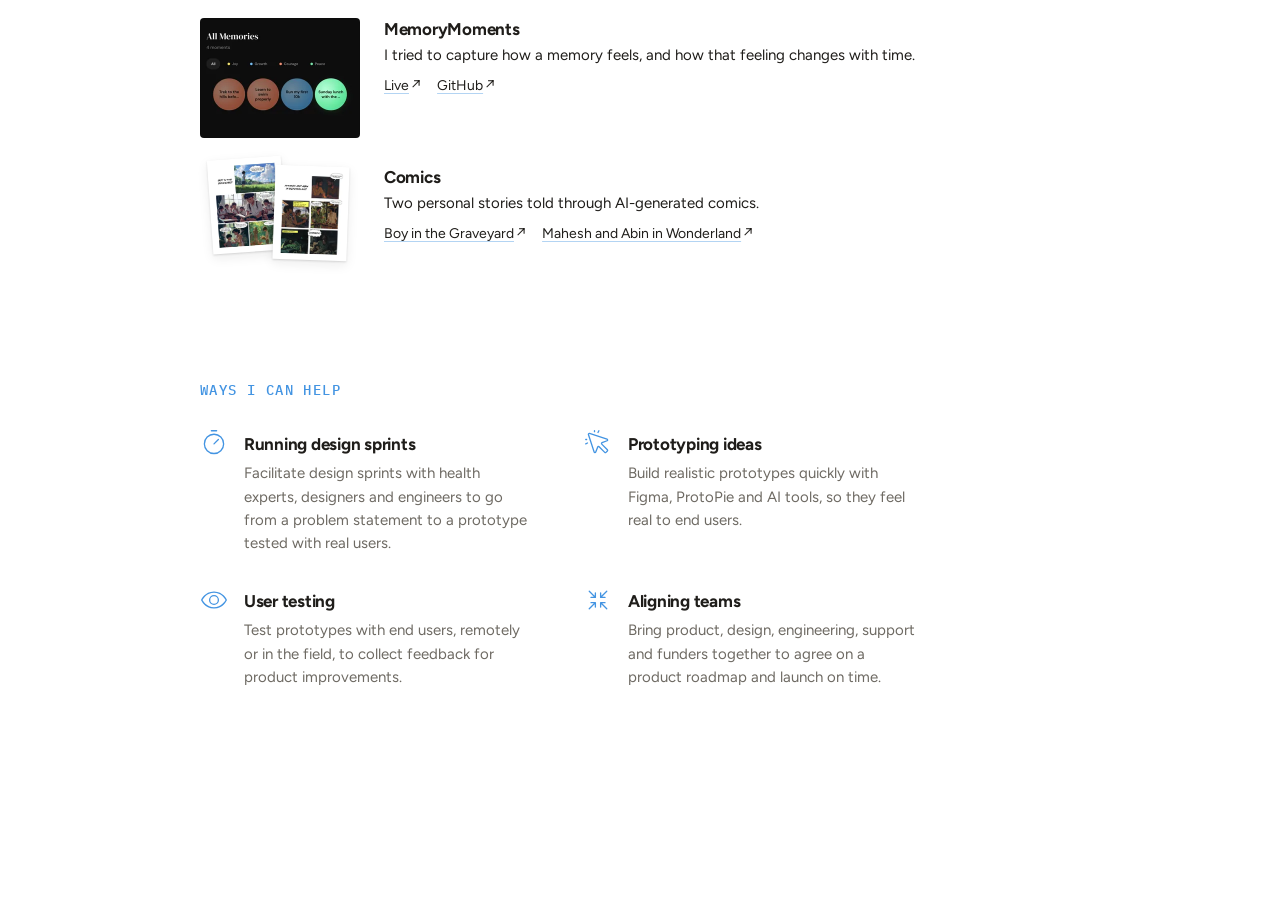
==== commit 76724942: "Share preview: Juhu leaps after the frisbee while Tony watches (frame 162) Co-Authored-By: Claude Op" ====
--- a/index.html
+++ b/index.html
@@ -13,7 +13,7 @@
   <meta property="og:image" content="https://tonyjoyk.github.io/tony-joy-portfolio/images/og-tony-juhu.jpg">
   <meta property="og:image:width" content="1200">
   <meta property="og:image:height" content="630">
-  <meta property="og:image:alt" content="A pencil drawing of Tony throwing a frisbee while his dog Juhu watches">
+  <meta property="og:image:alt" content="A pencil drawing of Tony watching his dog Juhu leap after a frisbee">
   <meta name="twitter:card" content="summary_large_image">
   <meta name="color-scheme" content="light">
   <meta name="theme-color" content="#FFFFFF">
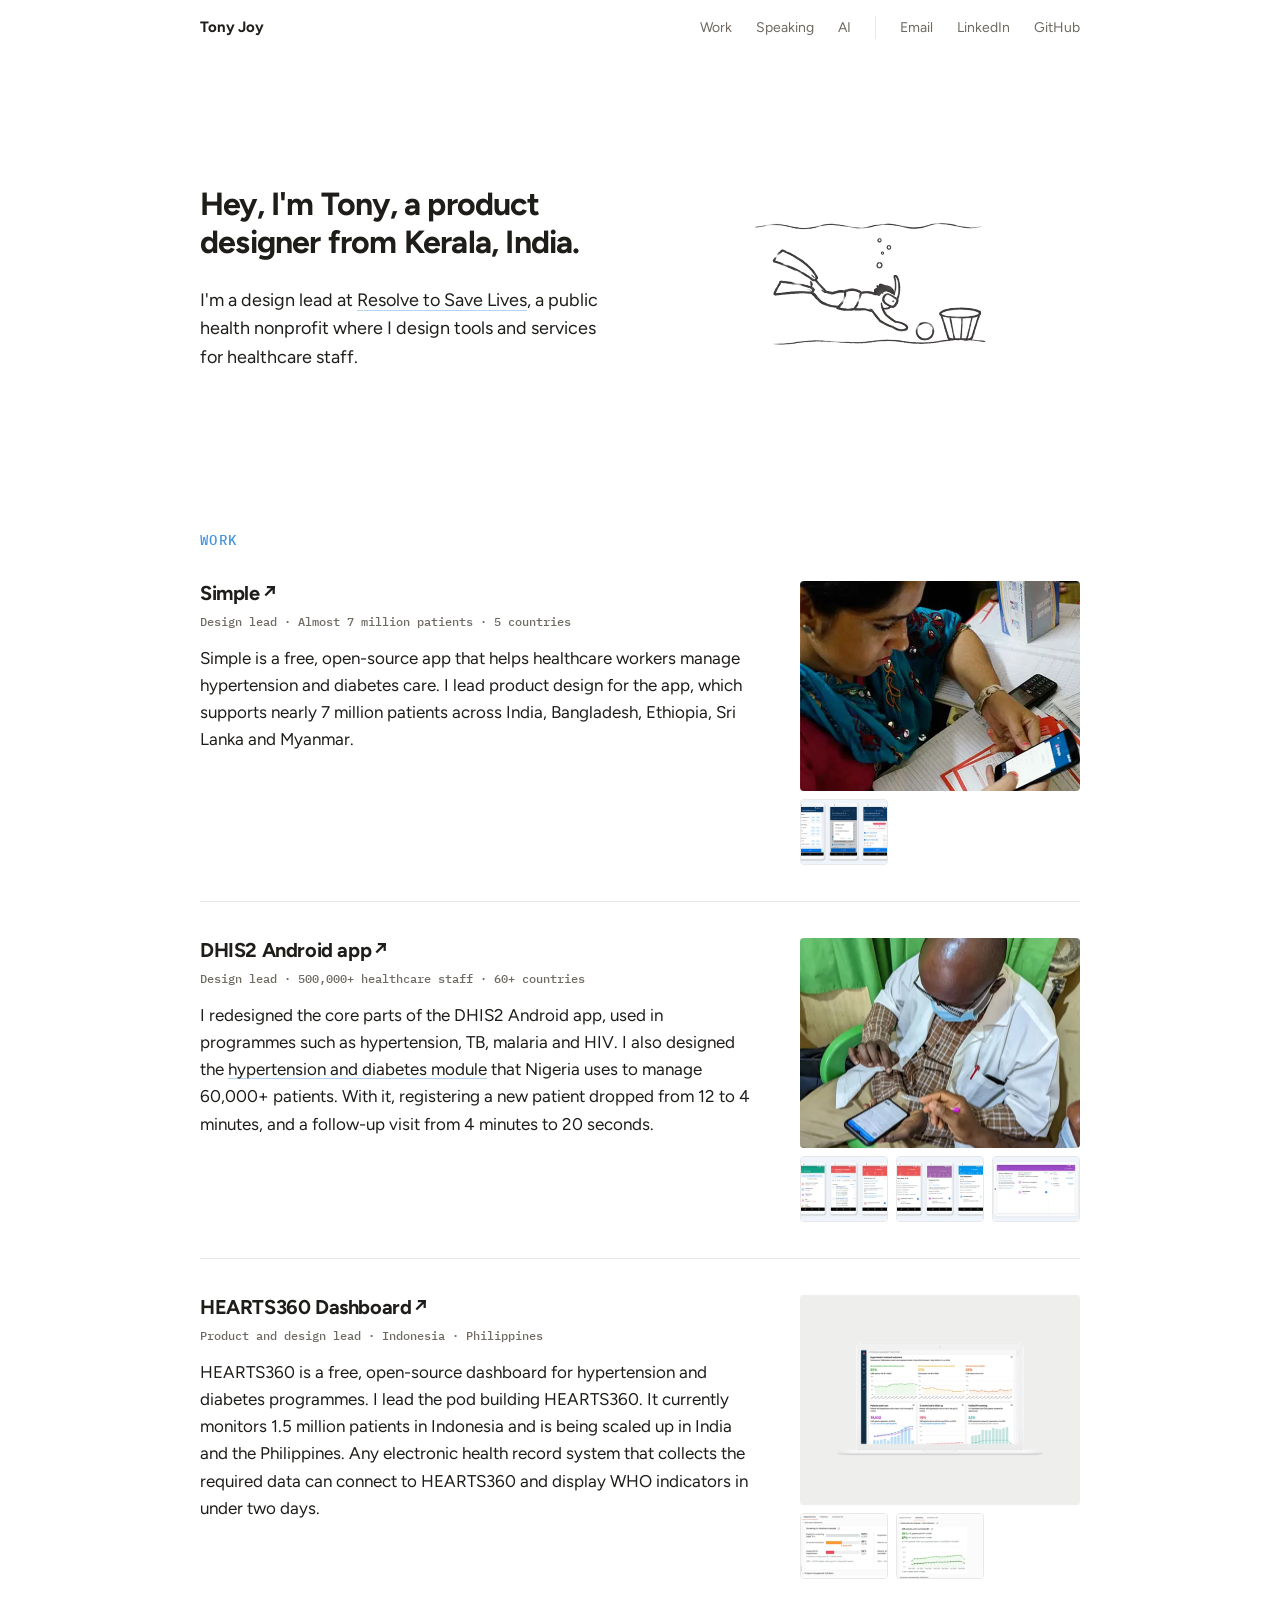
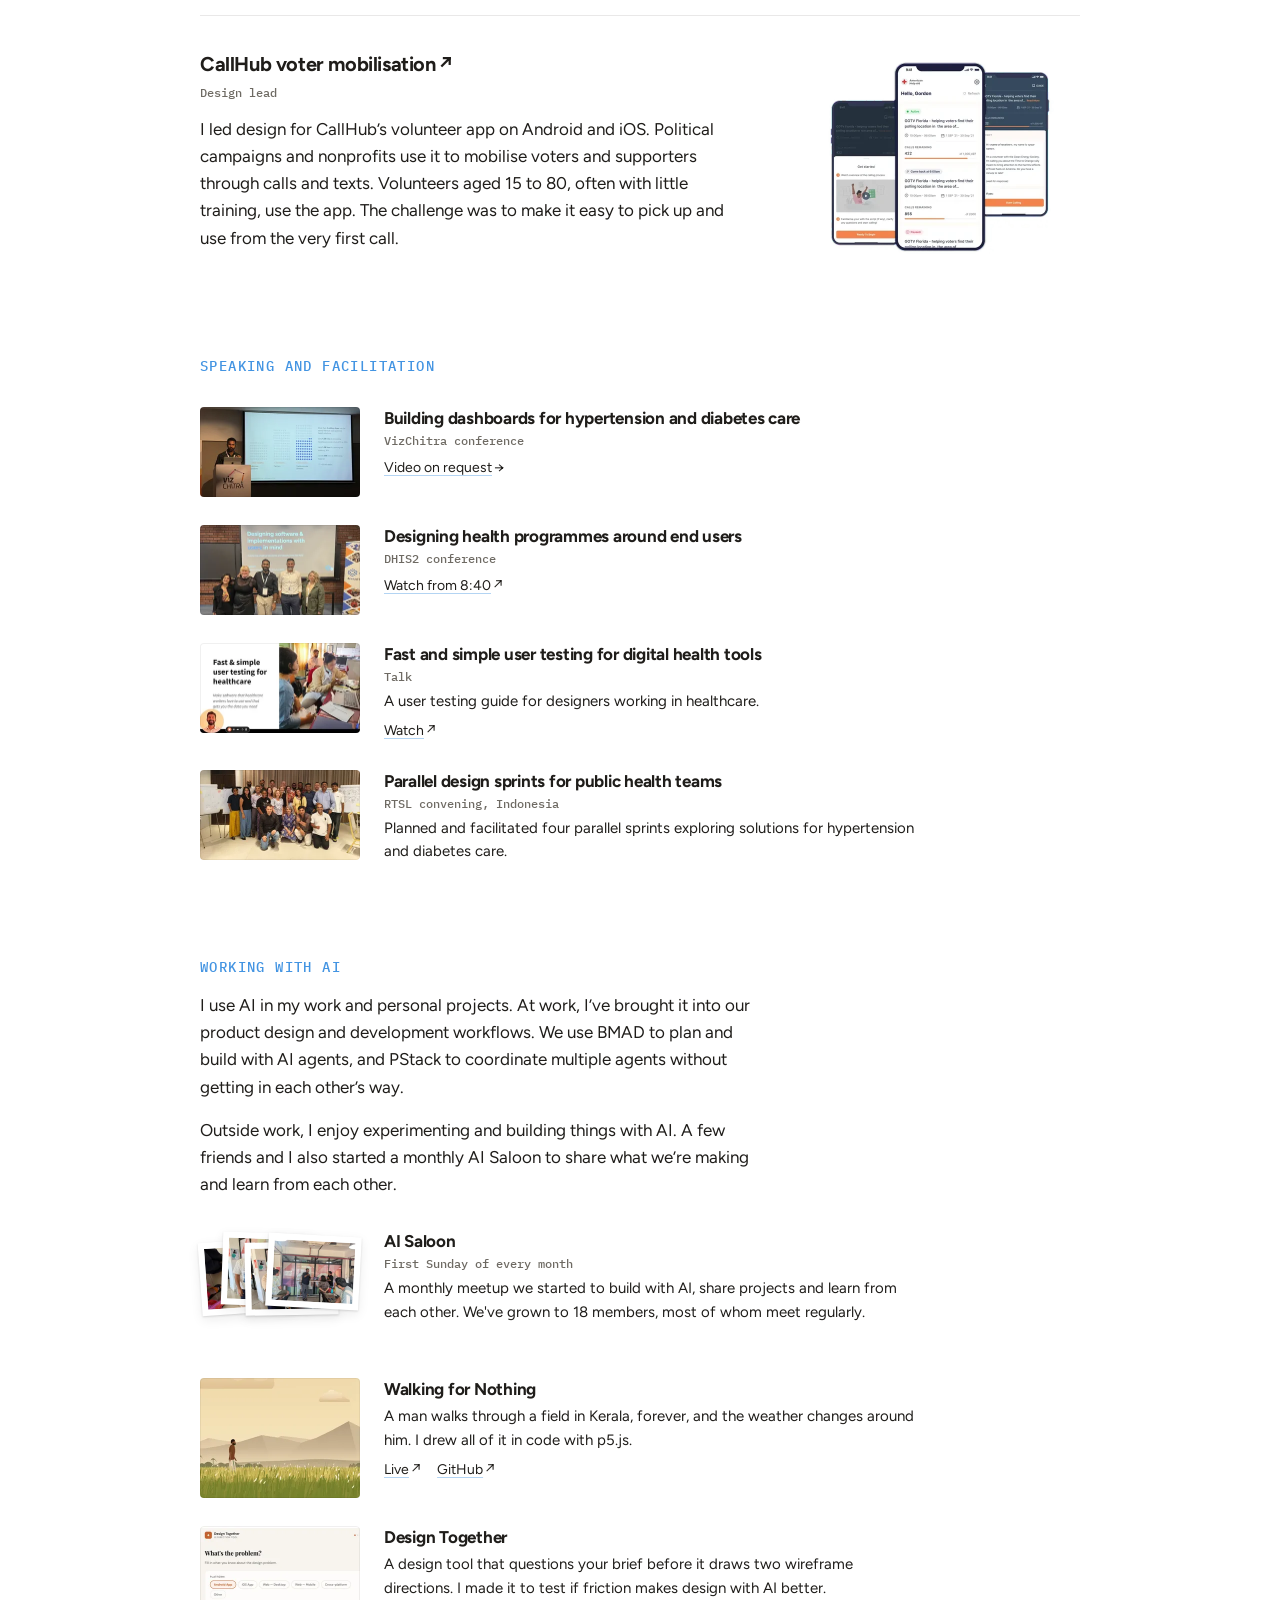
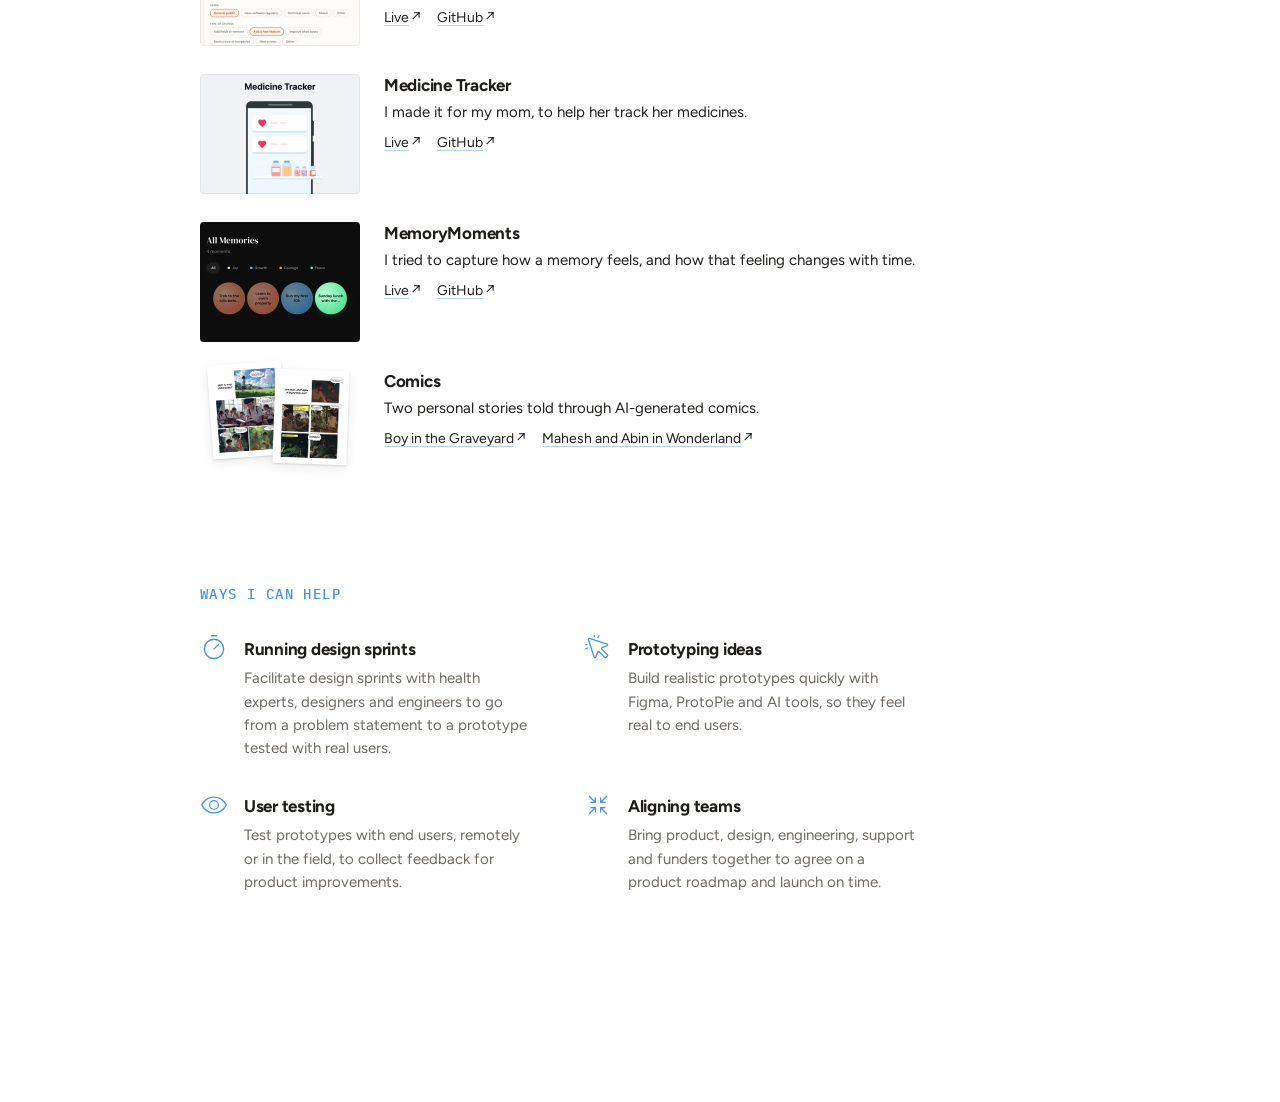
==== commit db1ad537: "Work: field photos plus UI thumbnails; every Work image opens in the viewer - Simple: risk-assessmen" ====
--- a/index.html
+++ b/index.html
@@ -70,9 +70,14 @@
           <p class="meta">Design lead · Almost 7 million patients · 5 countries</p>
           <p class="work-row__desc">Simple is a free, open-source app that helps healthcare workers manage hypertension and diabetes care. I lead product design for the app, which supports nearly 7 million patients across India, Bangladesh, Ethiopia, Sri Lanka and Myanmar.</p>
         </div>
-        <figure class="media-frame media-frame--work media-frame--simple">
-          <img class="media-frame__img" src="images/simple-app.webp" alt="A member of healthcare staff using the Simple app" width="280" height="210" loading="lazy">
-        </figure>
+        <div class="work-media">
+          <figure class="media-frame media-frame--work media-frame--simple">
+            <a class="media-frame__link" href="images/work/simple-app-large.webp" data-lightbox data-gallery="simple" aria-label="Open image: A member of healthcare staff using the Simple app"><img class="media-frame__img" src="images/simple-app.webp" alt="A member of healthcare staff using the Simple app" width="280" height="210" loading="lazy"></a>
+          </figure>
+          <ul class="work-thumbs" aria-label="More images">
+            <li><a class="work-thumb" href="images/work/simple-ui-risk.webp" data-lightbox data-gallery="simple" aria-label="Open image: Simple app screens: patient history, the tobacco use question, and a very high heart attack and stroke risk result"><img src="images/work/simple-ui-risk-thumb.webp" alt="Simple app screens: patient history, the tobacco use question, and a very high heart attack and stroke risk result" width="120" height="90" loading="lazy"></a></li>
+          </ul>
+        </div>
       </article>
 
       <article class="work-row reveal">
@@ -81,9 +86,16 @@
           <p class="meta">Design lead · 500,000+ healthcare staff · 60+ countries</p>
           <p class="work-row__desc">I redesigned the core parts of the DHIS2 Android app, used in programmes such as hypertension, TB, malaria and HIV. I also designed the <a href="https://github.com/simpledotorg/dhis2-hypertension-package" target="_blank" rel="noopener">hypertension and diabetes module</a> that Nigeria uses to manage 60,000+ patients. With it, registering a new patient dropped from 12 to 4 minutes, and a follow-up visit from 4 minutes to 20 seconds.</p>
         </div>
-        <figure class="media-frame media-frame--work media-frame--dhis2">
-          <img class="media-frame__img" src="images/dhis2-app.webp" alt="A member of healthcare staff using the DHIS2 Android app" width="280" height="210" loading="lazy">
-        </figure>
+        <div class="work-media">
+          <figure class="media-frame media-frame--work media-frame--dhis2">
+            <a class="media-frame__link" href="images/work/dhis2-app-large.webp" data-lightbox data-gallery="dhis2" aria-label="Open image: A member of healthcare staff using the DHIS2 Android app"><img class="media-frame__img" src="images/dhis2-app.webp" alt="A member of healthcare staff using the DHIS2 Android app" width="280" height="210" loading="lazy"></a>
+          </figure>
+          <ul class="work-thumbs" aria-label="More images">
+            <li><a class="work-thumb" href="images/work/dhis2-ui-flow.webp" data-lightbox data-gallery="dhis2" aria-label="Open image: DHIS2 Android flow: the home screen with all health programmes, the hypertension patient list, and a patient profile"><img src="images/work/dhis2-ui-flow-thumb.webp" alt="DHIS2 Android flow: the home screen with all health programmes, the hypertension patient list, and a patient profile" width="120" height="90" loading="lazy"></a></li>
+            <li><a class="work-thumb" href="images/work/dhis2-ui-diseases.webp" data-lightbox data-gallery="dhis2" aria-label="Open image: DHIS2 patient profiles for hypertension, tuberculosis and child nutrition, built from the same design"><img src="images/work/dhis2-ui-diseases-thumb.webp" alt="DHIS2 patient profiles for hypertension, tuberculosis and child nutrition, built from the same design" width="120" height="90" loading="lazy"></a></li>
+            <li><a class="work-thumb" href="images/work/dhis2-ui-tablet.webp" data-lightbox data-gallery="dhis2" aria-label="Open image: DHIS2 on a tablet: a cholera case patient profile in three columns"><img src="images/work/dhis2-ui-tablet-thumb.webp" alt="DHIS2 on a tablet: a cholera case patient profile in three columns" width="120" height="90" loading="lazy"></a></li>
+          </ul>
+        </div>
       </article>
 
       <article class="work-row reveal">
@@ -92,9 +104,15 @@
           <p class="meta">Product and design lead · Indonesia · Philippines</p>
           <p class="work-row__desc">HEARTS360 is a free, open-source dashboard for hypertension and diabetes programmes. I lead the pod building HEARTS360. It currently monitors 1.5 million patients in Indonesia and is being scaled up in India and the Philippines. Any electronic health record system that collects the required data can connect to HEARTS360 and display WHO indicators in under two days.</p>
         </div>
-        <figure class="media-frame media-frame--work media-frame--hearts360">
-          <img class="media-frame__img" src="images/hearts360-dashboard.webp" alt="HEARTS360 dashboard on a laptop" width="280" height="210" loading="lazy">
-        </figure>
+        <div class="work-media">
+          <figure class="media-frame media-frame--work media-frame--hearts360">
+            <a class="media-frame__link" href="images/work/hearts360-dashboard-large.webp" data-lightbox data-gallery="hearts360" aria-label="Open image: HEARTS360 dashboard on a laptop"><img class="media-frame__img" src="images/hearts360-dashboard.webp" alt="HEARTS360 dashboard on a laptop" width="280" height="210" loading="lazy"></a>
+          </figure>
+          <ul class="work-thumbs" aria-label="More images">
+            <li><a class="work-thumb" href="images/work/hearts360-ui-hypertension.webp" data-lightbox data-gallery="hearts360" aria-label="Open image: HEARTS360 hypertension dashboard: the screening-to-treatment cascade and treatment outcomes"><img src="images/work/hearts360-ui-hypertension-thumb.webp" alt="HEARTS360 hypertension dashboard: the screening-to-treatment cascade and treatment outcomes" width="120" height="90" loading="lazy"></a></li>
+            <li><a class="work-thumb" href="images/work/hearts360-ui-diabetes.webp" data-lightbox data-gallery="hearts360" aria-label="Open image: HEARTS360 diabetes dashboard: blood pressure control and treatment outcomes for patients with diabetes"><img src="images/work/hearts360-ui-diabetes-thumb.webp" alt="HEARTS360 diabetes dashboard: blood pressure control and treatment outcomes for patients with diabetes" width="120" height="90" loading="lazy"></a></li>
+          </ul>
+        </div>
       </article>
 
       <article class="work-row reveal">
@@ -103,9 +121,11 @@
           <p class="meta">Design lead</p>
           <p class="work-row__desc">I led design for CallHub’s volunteer app on Android and iOS. Political campaigns and nonprofits use it to mobilise voters and supporters through calls and texts. Volunteers aged 15 to 80, often with little training, use the app. The challenge was to make it easy to pick up and use from the very first call.</p>
         </div>
-        <figure class="media-frame media-frame--work media-frame--callhub">
-          <img class="media-frame__img" src="images/callhub-app.webp" alt="Three screens from the CallHub volunteer app: campaign list, getting started, and call script" width="280" height="210" loading="lazy">
-        </figure>
+        <div class="work-media">
+          <figure class="media-frame media-frame--work media-frame--callhub">
+            <a class="media-frame__link" href="images/work/callhub-app-large.webp" data-lightbox data-gallery="callhub" aria-label="Open image: Three screens from the CallHub volunteer app: campaign list, getting started, and call script"><img class="media-frame__img" src="images/callhub-app.webp" alt="Three screens from the CallHub volunteer app: campaign list, getting started, and call script" width="280" height="210" loading="lazy"></a>
+          </figure>
+        </div>
       </article>
     </section>
 
@@ -169,10 +189,10 @@
         <li class="media-list__item reveal">
           <div class="media-list__thumb media-list__thumb--prints">
             <ul class="prints prints--fan" aria-label="Photos from the AI Saloon">
-              <li><a class="print" href="images/hackathon-dog-large.webp" data-lightbox aria-label="Open photo: A dog sits between people's feet at the AI Saloon"><span class="print__photo"><img src="images/hackathon-dog.webp" alt="A dog sits between people's feet at the AI Saloon" width="120" height="90" loading="lazy"></span></a></li>
-              <li><a class="print" href="images/hackathon-demo-app-large.webp" data-lightbox aria-label="Open photo: A member demos an app on his laptop at the AI Saloon"><span class="print__photo"><img src="images/hackathon-demo-app.webp" alt="A member demos an app on his laptop at the AI Saloon" width="120" height="90" loading="lazy"></span></a></li>
-              <li><a class="print" href="images/hackathon-demo-device-large.webp" data-lightbox aria-label="Open photo: A member demos a small screen device he built at the AI Saloon"><span class="print__photo"><img src="images/hackathon-demo-device.webp" alt="A member demos a small screen device he built at the AI Saloon" width="120" height="90" loading="lazy"></span></a></li>
-              <li><a class="print" href="images/hackathon-group-large.webp" data-lightbox aria-label="Open photo: People at the AI Saloon watch a demo"><span class="print__photo"><img src="images/hackathon-group.webp" alt="People at the AI Saloon watch a demo" width="120" height="90" loading="lazy"></span></a></li>
+              <li><a class="print" href="images/hackathon-dog-large.webp" data-lightbox data-gallery="saloon" aria-label="Open photo: A dog sits between people's feet at the AI Saloon"><span class="print__photo"><img src="images/hackathon-dog.webp" alt="A dog sits between people's feet at the AI Saloon" width="120" height="90" loading="lazy"></span></a></li>
+              <li><a class="print" href="images/hackathon-demo-app-large.webp" data-lightbox data-gallery="saloon" aria-label="Open photo: A member demos an app on his laptop at the AI Saloon"><span class="print__photo"><img src="images/hackathon-demo-app.webp" alt="A member demos an app on his laptop at the AI Saloon" width="120" height="90" loading="lazy"></span></a></li>
+              <li><a class="print" href="images/hackathon-demo-device-large.webp" data-lightbox data-gallery="saloon" aria-label="Open photo: A member demos a small screen device he built at the AI Saloon"><span class="print__photo"><img src="images/hackathon-demo-device.webp" alt="A member demos a small screen device he built at the AI Saloon" width="120" height="90" loading="lazy"></span></a></li>
+              <li><a class="print" href="images/hackathon-group-large.webp" data-lightbox data-gallery="saloon" aria-label="Open photo: People at the AI Saloon watch a demo"><span class="print__photo"><img src="images/hackathon-group.webp" alt="People at the AI Saloon watch a demo" width="120" height="90" loading="lazy"></span></a></li>
             </ul>
           </div>
           <div class="media-list__text">
@@ -291,9 +311,12 @@
   </div>
 
   <!-- Photo viewer for loose prints (links still open the photo if the script does not run) -->
-  <dialog class="lightbox" id="lightbox" aria-label="Photo">
+  <dialog class="lightbox" id="lightbox" aria-label="Image viewer">
     <img class="lightbox__img" alt="">
-    <button class="lightbox__close" type="button" aria-label="Close photo">×</button>
+    <p class="lightbox__bar"><span class="lightbox__count" aria-live="polite"></span><span class="lightbox__caption"></span></p>
+    <button class="lightbox__close" type="button" aria-label="Close">×</button>
+    <button class="lightbox__nav lightbox__nav--prev" type="button" aria-label="Previous image">‹</button>
+    <button class="lightbox__nav lightbox__nav--next" type="button" aria-label="Next image">›</button>
   </dialog>
 
   <!-- Footer landscape: built by scripts/build-footer-svg.py (images/footer-landscape.svg).
@@ -310,22 +333,56 @@
   </footer>
 
   <script>
-  // Loose prints: open the large photo in a dialog. Click anywhere or press Esc to close.
+  // Image viewer: links with data-lightbox open their image in a dialog. Links that share a
+  // data-gallery value form a set: arrows, arrow keys and swipe move through it.
+  // Click the backdrop or the image, press Esc, or use × to close.
   (function () {
     var box = document.getElementById('lightbox');
     if (!box || typeof box.showModal !== 'function') return;
-    var img = box.querySelector('img');
+    var img = box.querySelector('.lightbox__img');
+    var count = box.querySelector('.lightbox__count');
+    var caption = box.querySelector('.lightbox__caption');
+    var prev = box.querySelector('.lightbox__nav--prev');
+    var next = box.querySelector('.lightbox__nav--next');
+    var set = [], at = 0;
+    function altOf(link) { var t = link.querySelector('img'); return t ? t.alt : ''; }
+    function show(i) {
+      at = (i + set.length) % set.length;
+      var link = set[at];
+      img.src = link.getAttribute('href');
+      img.alt = altOf(link);
+      caption.textContent = altOf(link);
+      var many = set.length > 1;
+      count.textContent = many ? (at + 1) + ' of ' + set.length : '';
+      prev.hidden = next.hidden = !many;
+    }
     document.addEventListener('click', function (e) {
       var link = e.target.closest('a[data-lightbox]');
       if (!link) return;
       e.preventDefault();
-      var thumb = link.querySelector('img');
-      img.src = link.getAttribute('href');
-      img.alt = thumb ? thumb.alt : '';
+      var g = link.getAttribute('data-gallery');
+      set = g ? Array.prototype.slice.call(document.querySelectorAll('a[data-lightbox][data-gallery="' + g + '"]')) : [link];
+      show(set.indexOf(link));
       box.showModal();
     });
+    prev.addEventListener('click', function (e) { e.stopPropagation(); show(at - 1); });
+    next.addEventListener('click', function (e) { e.stopPropagation(); show(at + 1); });
     box.addEventListener('click', function () { box.close(); });
-    box.addEventListener('close', function () { img.removeAttribute('src'); });
+    box.addEventListener('keydown', function (e) {
+      if (set.length < 2) return;
+      if (e.key === 'ArrowLeft') { e.preventDefault(); show(at - 1); }
+      if (e.key === 'ArrowRight') { e.preventDefault(); show(at + 1); }
+    });
+    var x0 = null;
+    box.addEventListener('pointerdown', function (e) { if (e.pointerType !== 'mouse') x0 = e.clientX; });
+    box.addEventListener('pointerup', function (e) {
+      if (x0 === null) return;
+      var dx = e.clientX - x0; x0 = null;
+      if (Math.abs(dx) > 40 && set.length > 1) { show(at + (dx < 0 ? 1 : -1)); suppress = true; }
+    });
+    var suppress = false;
+    box.addEventListener('click', function (e) { if (suppress) { e.stopImmediatePropagation(); suppress = false; } }, true);
+    box.addEventListener('close', function () { if (!box.open) { img.removeAttribute('src'); set = []; } });
   })();
   </script>
 
--- a/style.css
+++ b/style.css
@@ -281,6 +281,61 @@
   width: var(--media);
   aspect-ratio: 4 / 3;
   margin-left: auto;
+}
+
+/* Work media: the photo, then a row of UI thumbnails. All open in the image viewer. */
+.work-media {
+  width: var(--media);
+  margin-left: auto;
+  display: grid;
+  gap: 8px;
+}
+
+.work-media .media-frame--work {
+  width: 100%;
+  margin-left: 0;
+}
+
+.media-frame__link {
+  display: block;
+  width: 100%;
+  height: 100%;
+  cursor: zoom-in;
+}
+
+.media-frame__link:focus-visible,
+.work-thumb:focus-visible {
+  outline: 2px solid var(--brand);
+  outline-offset: 2px;
+}
+
+.work-thumbs {
+  display: grid;
+  grid-template-columns: repeat(3, minmax(0, 1fr));
+  gap: 8px;
+  margin: 0;
+  padding: 0;
+  list-style: none;
+}
+
+.work-thumb {
+  display: block;
+  aspect-ratio: 4 / 3;
+  overflow: hidden;
+  border-radius: var(--radius);
+  border: 1px solid var(--hairline);
+  cursor: zoom-in;
+}
+
+.work-thumb img {
+  width: 100%;
+  height: 100%;
+  object-fit: cover;
+  transition: transform 200ms ease;
+}
+
+@media (hover: hover) {
+  .work-thumb:hover img { transform: scale(1.04); }
 }
 
 .media-frame--simple .media-frame__img {
@@ -559,6 +614,60 @@
   outline-offset: 2px;
 }
 
+/* Viewer: count and caption under the image; arrows when the image is part of a set. */
+.lightbox__img {
+  max-height: calc(90vh - 56px);
+}
+
+.lightbox__bar {
+  display: flex;
+  gap: 12px;
+  align-items: baseline;
+  max-width: calc(min(92vw, 1100px) - 16px);
+  margin: 8px 4px 2px;
+  font-size: 0.875rem;
+  line-height: 1.4;
+  color: var(--muted);
+}
+
+.lightbox__count {
+  flex: none;
+  font-family: var(--font-mono);
+  font-size: 0.75rem;
+  color: var(--text);
+}
+
+.lightbox__count:empty { display: none; }
+
+.lightbox__nav {
+  position: absolute;
+  top: 50%;
+  width: 44px;
+  height: 44px;
+  margin-top: -22px;
+  border: none;
+  border-radius: 50%;
+  background: var(--paper);
+  box-shadow: var(--shadow-print);
+  font: 400 1.75rem/1 var(--font-sans);
+  color: var(--text);
+  cursor: pointer;
+}
+
+.lightbox__nav--prev { left: -22px; }
+.lightbox__nav--next { right: -22px; }
+.lightbox__nav:hover { color: var(--brand); }
+.lightbox__nav:focus-visible { outline: 2px solid var(--brand); outline-offset: 2px; }
+
+@media (max-width: 720px) {
+  .lightbox__nav--prev { left: 6px; }
+  .lightbox__nav--next { right: 6px; }
+}
+
+@media (prefers-reduced-motion: reduce) {
+  .work-thumb img { transition: none; }
+}
+
 /* ---------- Ways I can help ---------- */
 .help-grid {
   display: grid;
@@ -756,7 +865,8 @@
     padding: var(--s-4) 0;
   }
 
-  .media-frame--work {
+  .media-frame--work,
+  .work-media {
     width: 100%;
     max-width: 280px;
     margin-left: 0;
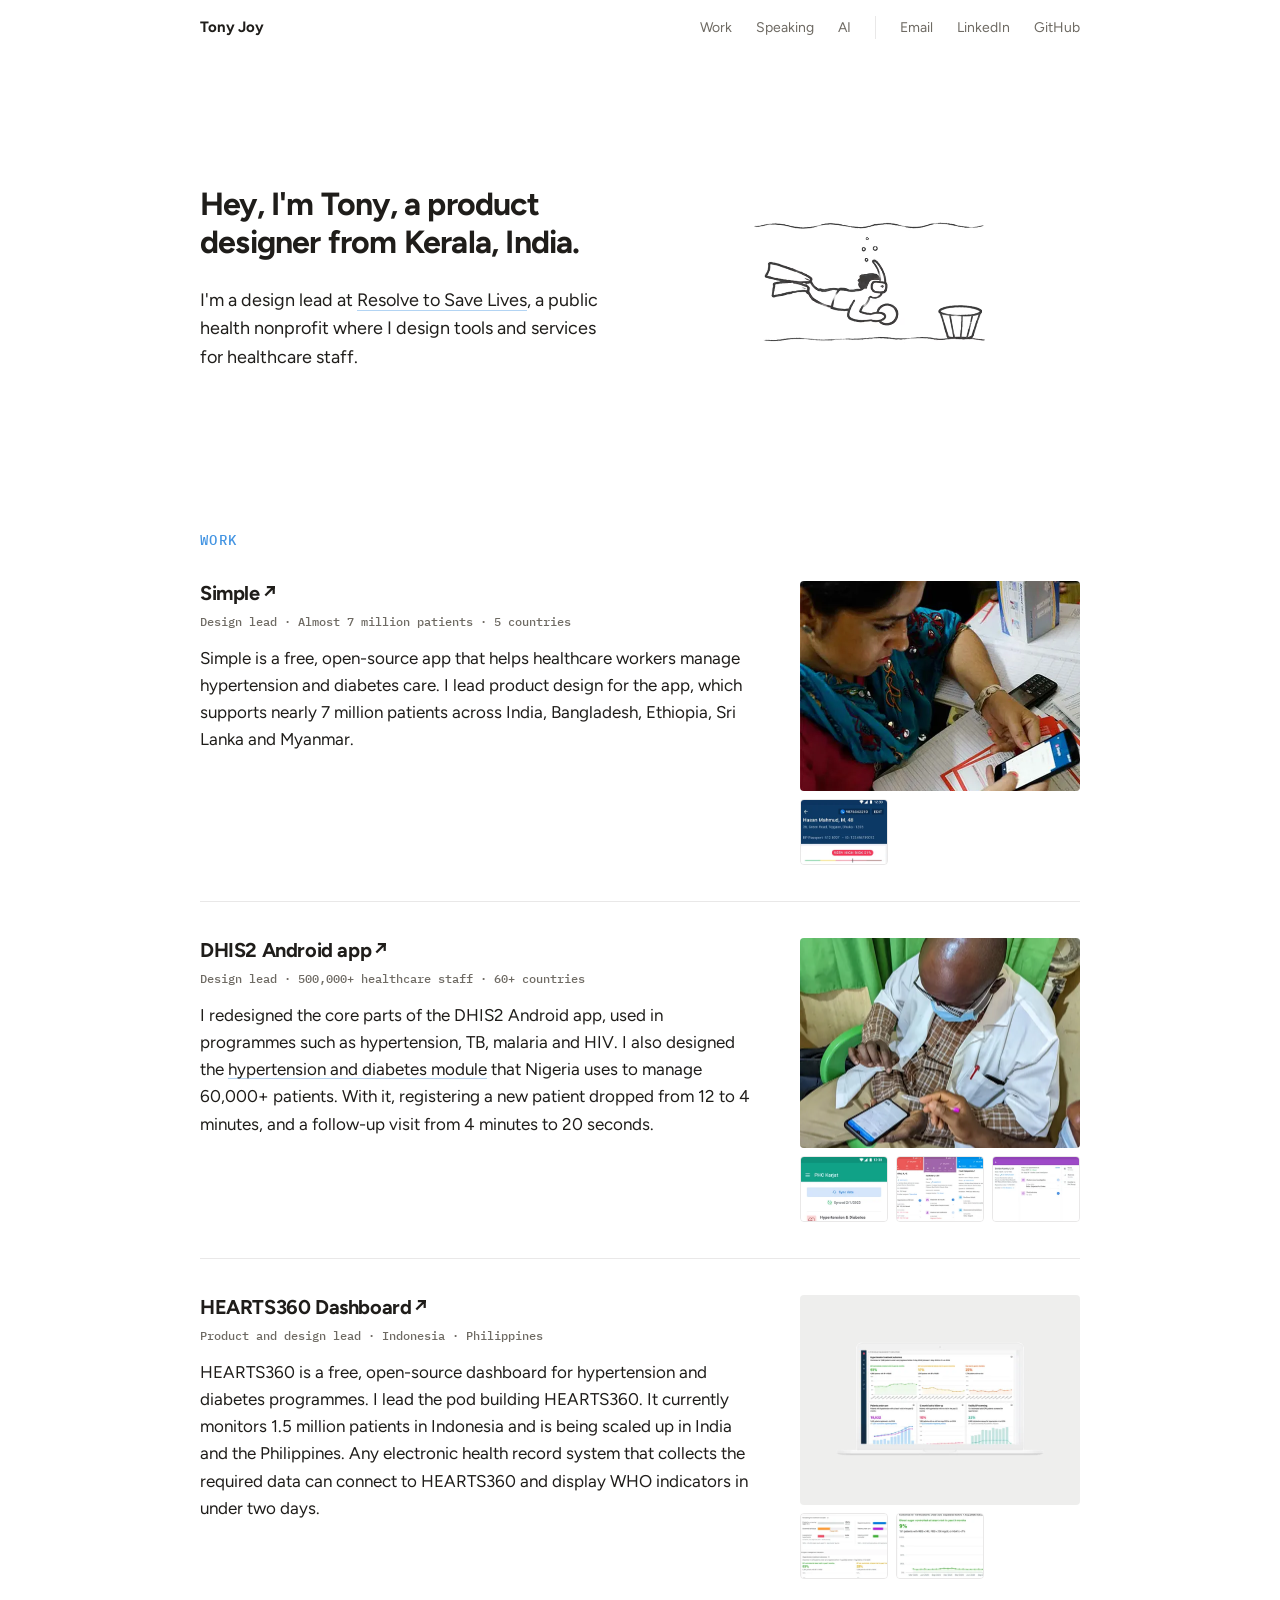
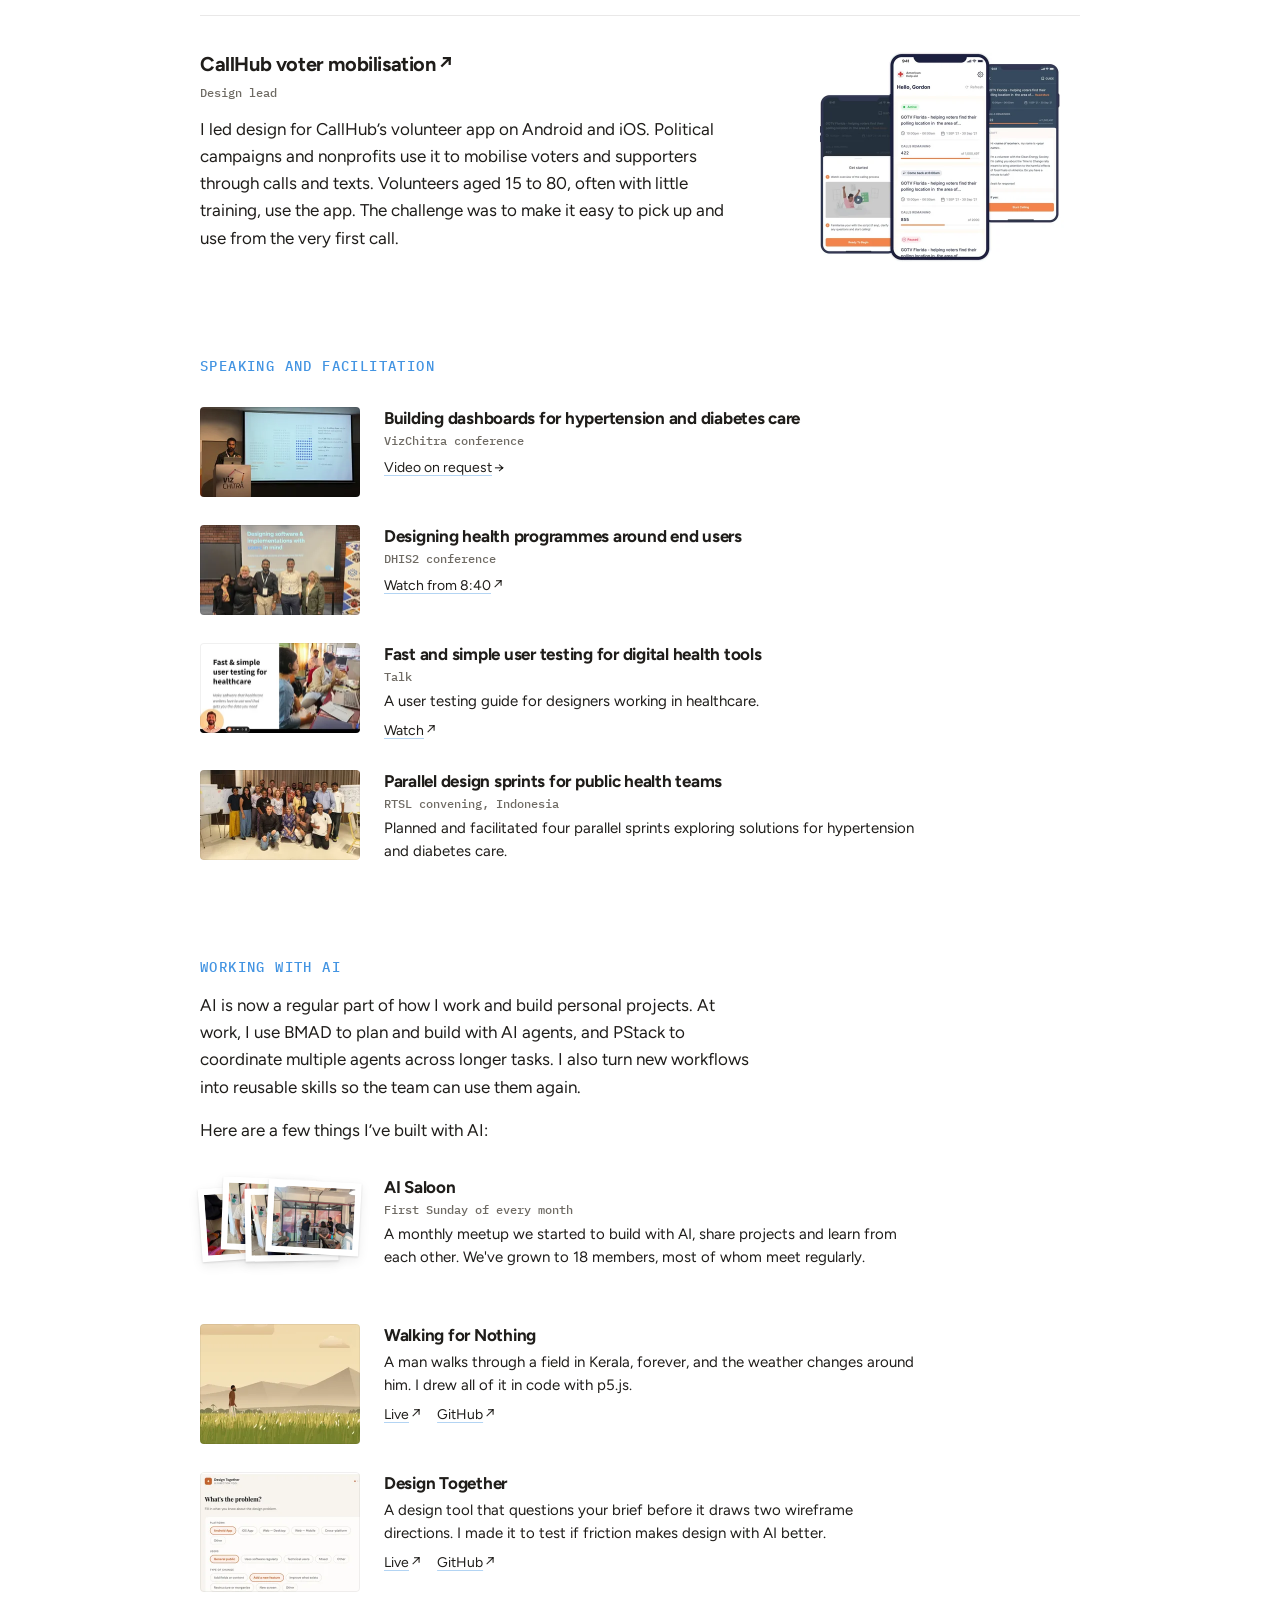
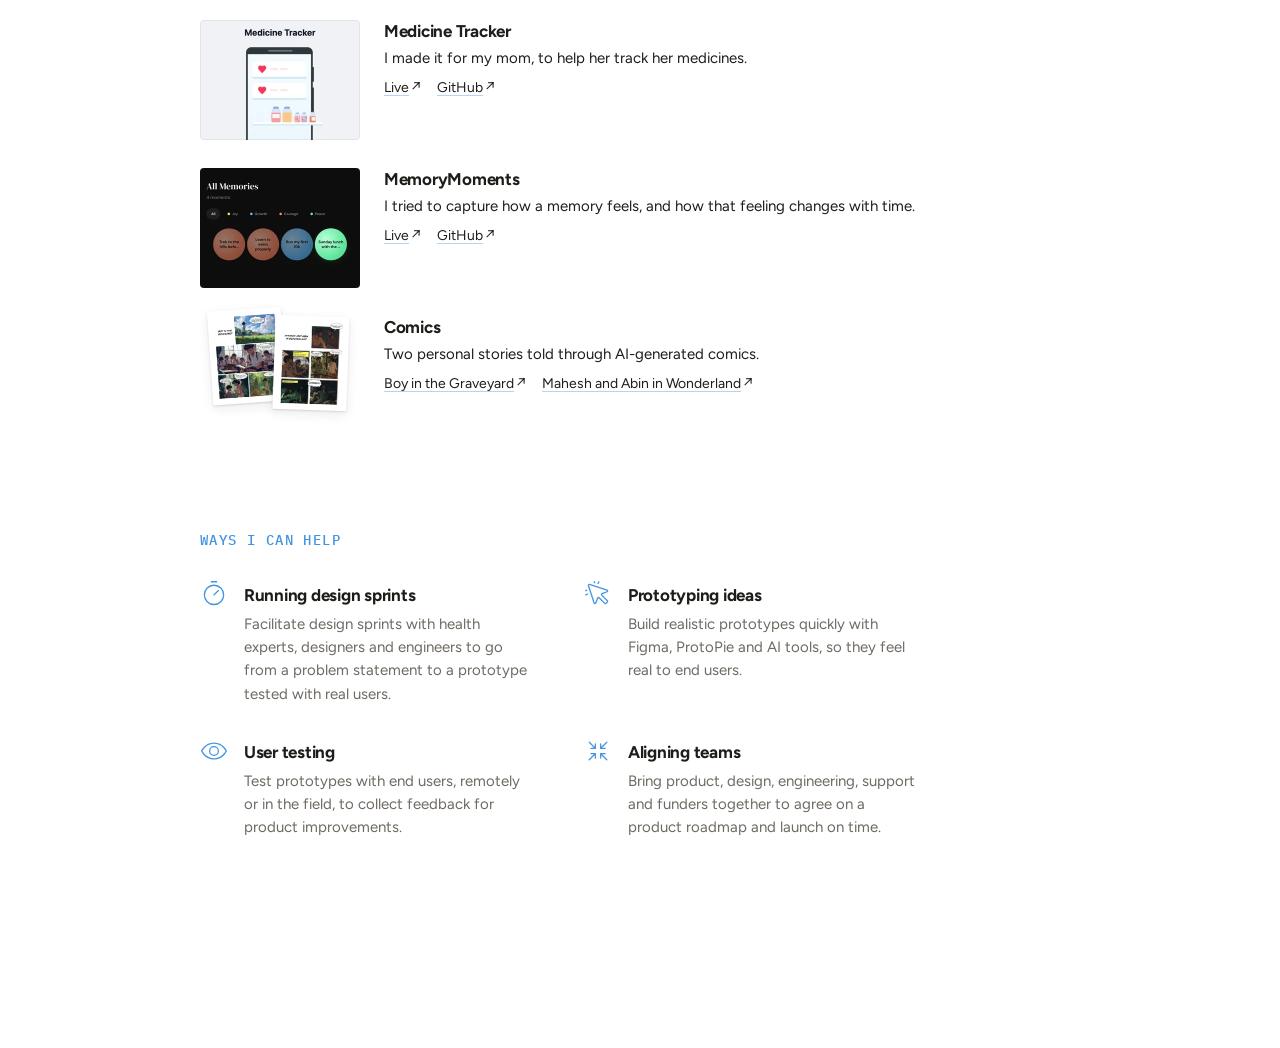
==== commit d12f6cb6: "AI section: new description Co-Authored-By: Claude Opus 5.5 <noreply@anthropic.com>" ====
--- a/index.html
+++ b/index.html
@@ -182,8 +182,8 @@
     <section class="block" id="ai">
       <h2 class="block__heading">Working with AI</h2>
 
-      <p class="block__intro">I use AI in my work and personal projects. At work, I’ve brought it into our product design and development workflows. We use BMAD to plan and build with AI agents, and PStack to coordinate multiple agents without getting in each other’s way.</p>
-      <p class="block__intro">Outside work, I enjoy experimenting and building things with AI. A few friends and I also started a monthly AI Saloon to share what we’re making and learn from each other.</p>
+      <p class="block__intro">AI is now a regular part of how I work and build personal projects. At work, I use BMAD to plan and build with AI agents, and PStack to coordinate multiple agents across longer tasks. I also turn new workflows into reusable skills so the team can use them again.</p>
+      <p class="block__intro">Here are a few things I’ve built with AI:</p>
 
       <ul class="media-list">
         <li class="media-list__item reveal">
